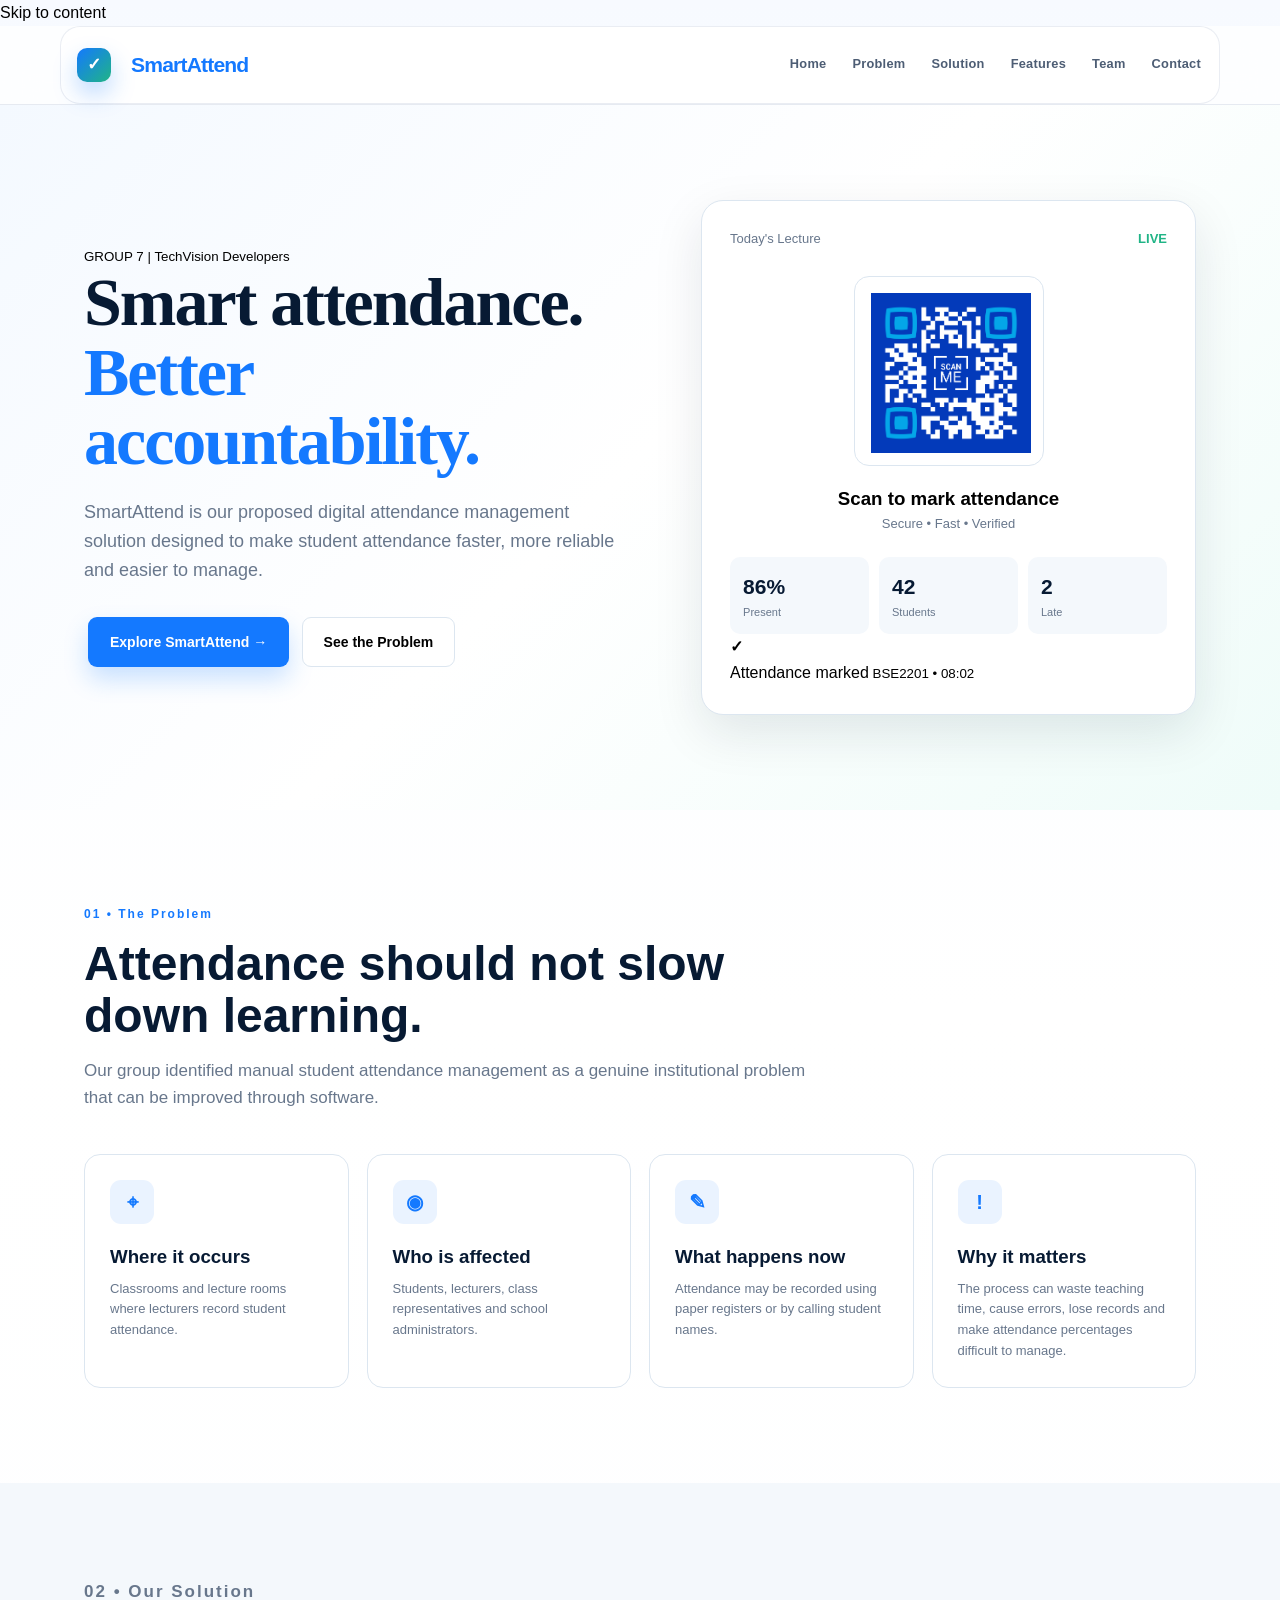
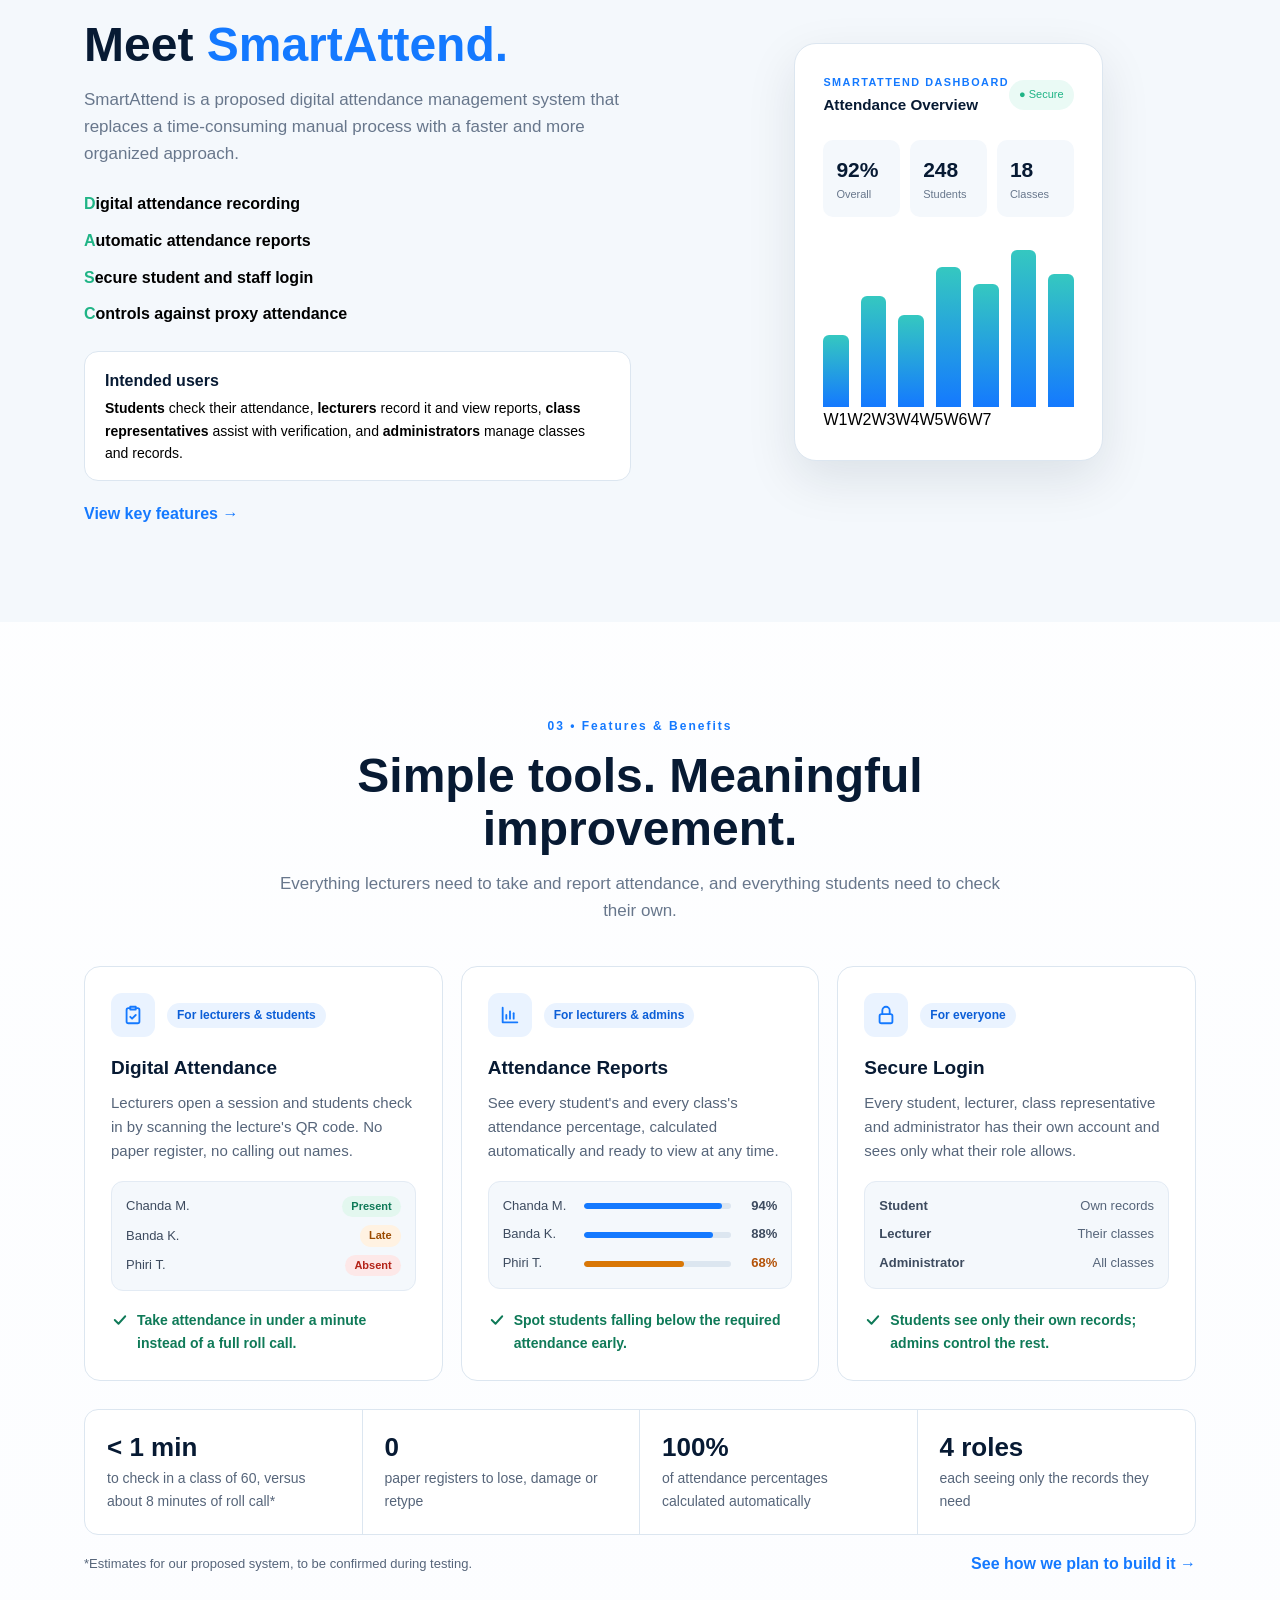
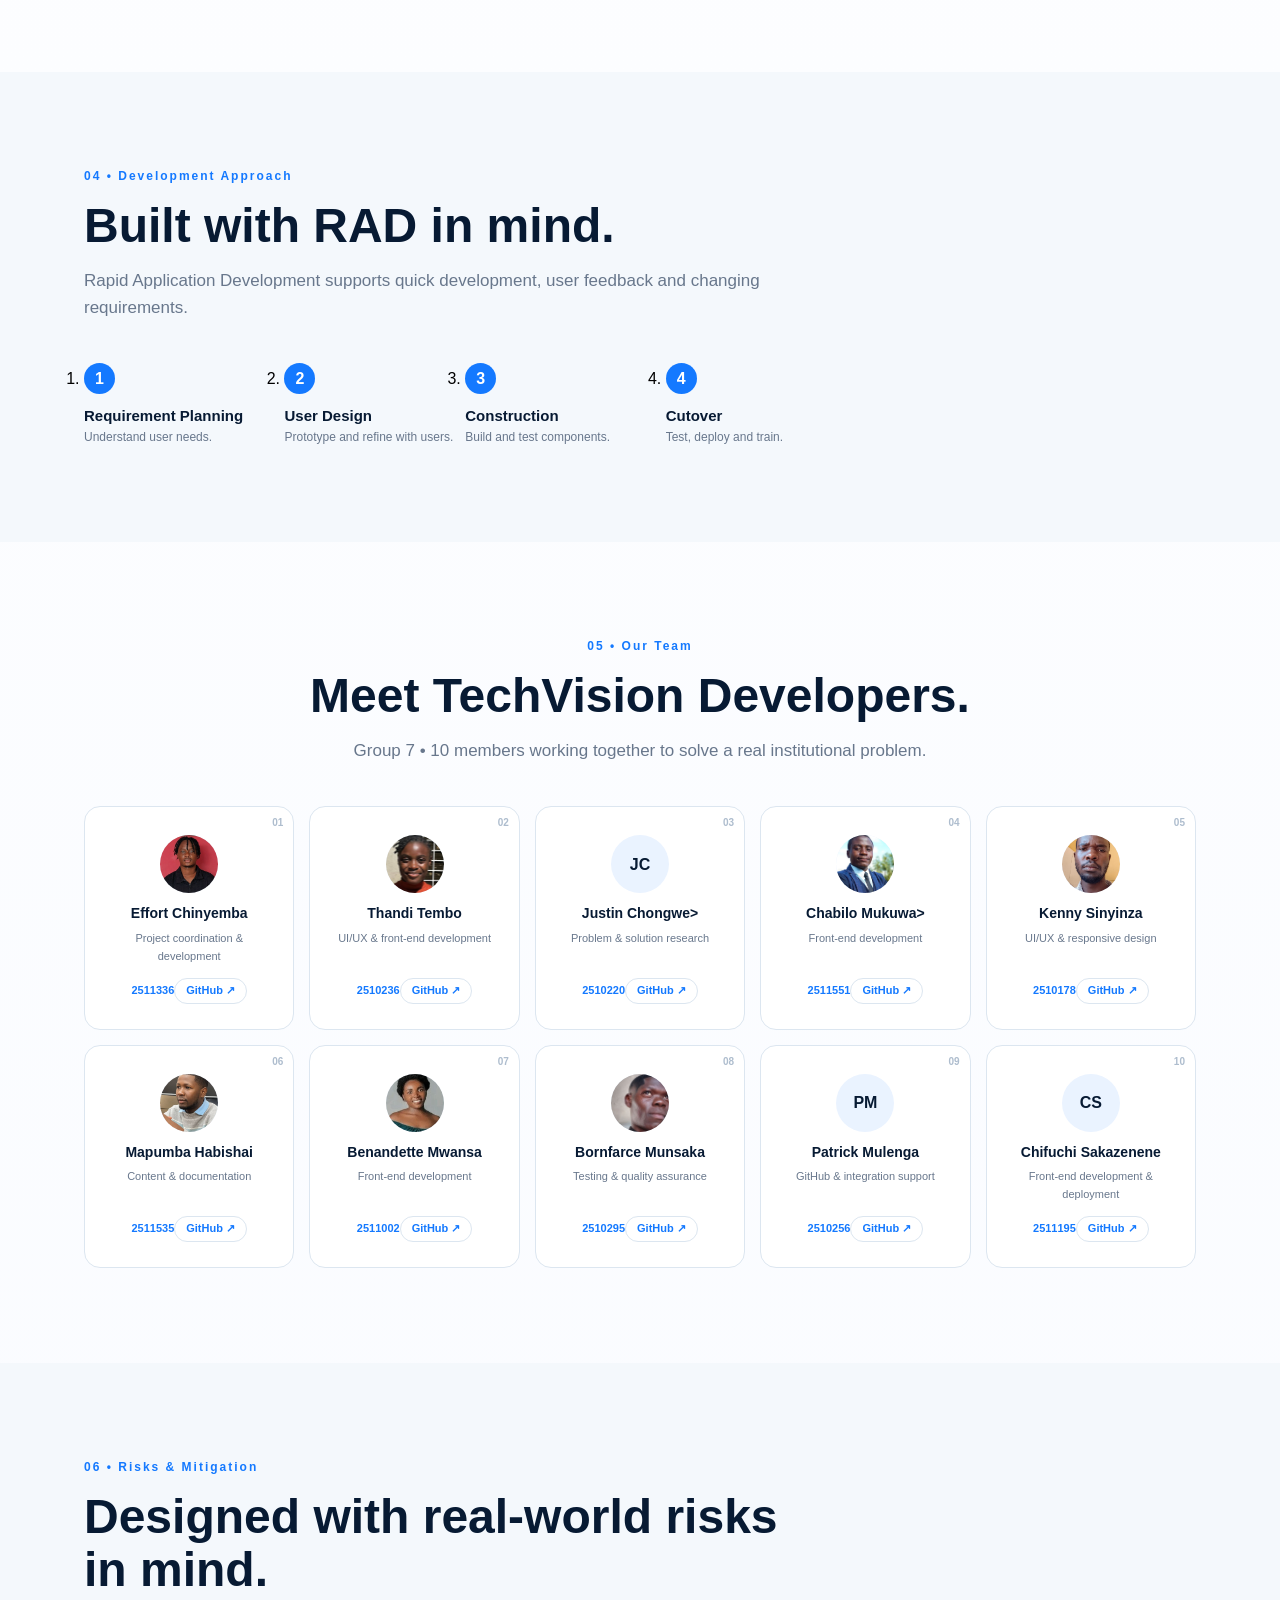
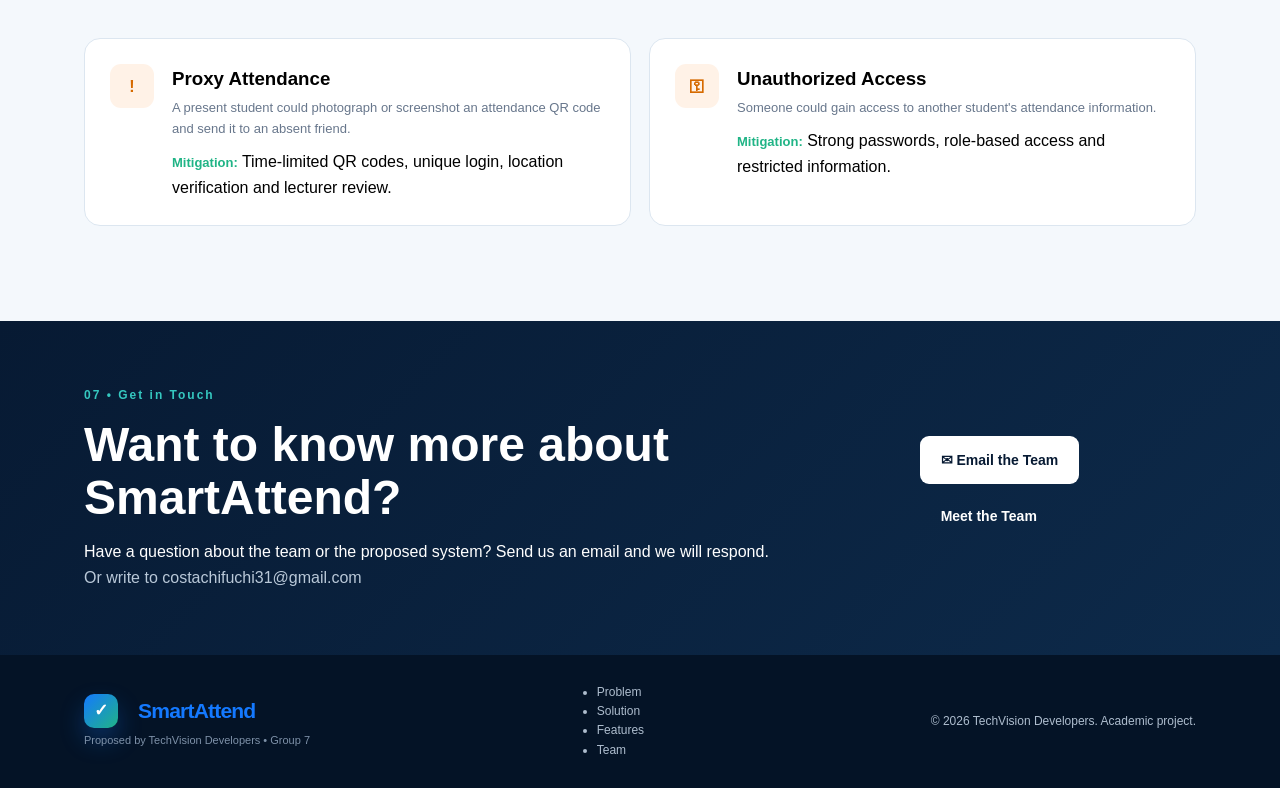
==== index.html @ 1120923a "SCRUM-2-work Change Qr code to a real Qr and added profiles for each member" ====
<!DOCTYPE html>
<html lang="en">
<head>
  <meta charset="UTF-8">
  <meta name="viewport" content="width=device-width, initial-scale=1.0">
  <meta name="description" content="SmartAttend - proposed digital student attendance management system by TechVision Developers, Group 7.">
  <meta name="theme-color" content="#1462e6">
  <title>SmartAttend | TechVision Developers</title>
  <link rel="icon" href="data:image/svg+xml,%3Csvg xmlns='http://www.w3.org/2000/svg' viewBox='0 0 32 32'%3E%3Crect width='32' height='32' rx='8' fill='%231462e6'/%3E%3Cpath d='M9 16.5l4.5 4.5L23 11' stroke='white' stroke-width='3.2' fill='none' stroke-linecap='round' stroke-linejoin='round'/%3E%3C/svg%3E">
  <link rel="preconnect" href="https://fonts.googleapis.com">
  <link rel="preconnect" href="https://fonts.gstatic.com" crossorigin>
  <link href="https://fonts.googleapis.com/css2?family=Plus+Jakarta+Sans:wght@400;500;600;700;800&display=swap" rel="stylesheet">
  <link rel="stylesheet" href="style.css">
</head>
<body>
<a class="skip-link" href="#main">Skip to content</a>

<header class="header">
  <nav class="nav container" aria-label="Main navigation">
    <a class="logo" href="#home" aria-label="SmartAttend home"><b class="logo-mark" aria-hidden="true">✓</b><span class="logo-text">Smart<span>Attend</span></span></a>
    <button class="menu" type="button" aria-label="Open menu" aria-expanded="false" aria-controls="nav-links"><span class="menu-bar"></span></button>
    <ul class="nav-links" id="nav-links">
      <li><a href="#home">Home</a></li>
      <li><a href="#problem">Problem</a></li>
      <li><a href="#solution">Solution</a></li>
      <li><a href="#features">Features</a></li>
      <li><a href="#team">Team</a></li>
      <li><a class="nav-cta" href="#contact">Contact</a></li>
    </ul>
  </nav>
</header>

<main id="main">
<section id="home" class="hero">
  <div class="container hero-grid">
    <div class="hero-copy">
      <p class="pill"><small>GROUP 7 | TechVision Developers</small></p>
      <h1>Smart attendance.<br><span>Better accountability.</span></h1>
      <p class="lead">SmartAttend is our proposed digital attendance management solution designed to make student attendance faster, more reliable and easier to manage.</p>
      <div class="btn-row">
        <a class="btn primary" href="#solution">Explore SmartAttend →</a>
        <a class="btn secondary" href="#problem">See the Problem</a>
      </div>
      
    </div>
    <div class="mockup" aria-label="Example attendance screen">
      <div class="mock-head"><span>Today's Lecture</span><strong class="live">LIVE</strong></div>
      <div class="qr"><img src="image/https_github_com_Costaonset_smartattend-landing-page.png" alt="Qr-scan code" height="160" width="160"></div>
      <h3>Scan to mark attendance</h3>
      <p>Secure • Fast • Verified</p>
      <div class="stats"><div><b>86%</b><small>Present</small></div><div><b>42</b><small>Students</small></div><div><b>2</b><small>Late</small></div></div>
      <div class="float-badge" aria-hidden="true"><b>✓</b><div>Attendance marked<small>  BSE2201 • 08:02</small></div></div>
    </div>

</div>
  </div>
</section>

<section id="problem" class="section">
  <div class="container">
    <div class="heading reveal"><p class="eyebrow">01 • The Problem</p><h2>Attendance should not slow down learning.</h2><p>Our group identified manual student attendance management as a genuine institutional problem that can be improved through software.</p></div>
    <div class="grid four">
      <article class="card reveal"><b class="icon" aria-hidden="true">⌖</b><h3>Where it occurs</h3><p>Classrooms and lecture rooms where lecturers record student attendance.</p></article>
      <article class="card reveal"><b class="icon" aria-hidden="true">◉</b><h3>Who is affected</h3><p>Students, lecturers, class representatives and school administrators.</p></article>
      <article class="card reveal"><b class="icon" aria-hidden="true">✎</b><h3>What happens now</h3><p>Attendance may be recorded using paper registers or by calling student names.</p></article>
      <article class="card reveal"><b class="icon" aria-hidden="true">!</b><h3>Why it matters</h3><p>The process can waste teaching time, cause errors, lose records and make attendance percentages difficult to manage.</p></article>
    </div>
  </div>
</section>

<section id="solution" class="section light">
  <div class="container split">
    <div class="split-copy reveal">
      <p class="eyebrow">02 • Our Solution</p>
      <h2>Meet <span>SmartAttend.</span></h2>
      <p>SmartAttend is a proposed digital attendance management system that replaces a time-consuming manual process with a faster and more organized approach.</p>
      <ul class="checks"><li>Digital attendance recording</li><li>Automatic attendance reports</li><li>Secure student and staff login</li><li>Controls against proxy attendance</li></ul>
      <div class="users"><h3>Intended users</h3><p><b>Students</b> check their attendance, <b>lecturers</b> record it and view reports, <b>class representatives</b> assist with verification, and <b>administrators</b> manage classes and records.</p></div>
      <a class="text-link" href="#features">View key features →</a>
    </div>
    <div class="dashboard reveal" aria-label="Example attendance dashboard">
      <div class="dash-head"><div><small>SMARTATTEND DASHBOARD</small><h3>Attendance Overview</h3></div><span class="badge">● Secure</span></div>
      <div class="dash-stats"><div><b>92%</b><small>Overall</small></div><div><b>248</b><small>Students</small></div><div><b>18</b><small>Classes</small></div></div>
      <div class="bars" aria-hidden="true"><i style="height:42%"></i><i style="height:65%"></i><i style="height:54%"></i><i style="height:82%"></i><i style="height:72%"></i><i style="height:92%"></i><i style="height:78%"></i></div>
      <div class="bar-labels" aria-hidden="true"><span>W1</span><span>W2</span><span>W3</span><span>W4</span><span>W5</span><span>W6</span><span>W7</span></div>
    </div>
  </div>
</section>

<section id="features" class="section">
  <div class="container">
    <div class="heading center reveal"><p class="eyebrow">03 • Features &amp; Benefits</p><h2>Simple tools. Meaningful improvement.</h2><p>Everything lecturers need to take and report attendance, and everything students need to check their own.</p></div>
    <div class="fb-grid">
      <article class="feature reveal">
        <div class="fb-top"><span class="icon"><svg viewBox="0 0 24 24" fill="none" stroke="currentColor" stroke-width="2" stroke-linecap="round" stroke-linejoin="round" aria-hidden="true" focusable="false"><path d="M9 3h6v3H9z"/><path d="M15 4.5h2a2 2 0 0 1 2 2V19a2 2 0 0 1-2 2H7a2 2 0 0 1-2-2V6.5a2 2 0 0 1 2-2h2"/><path d="m9 14 2 2 4-4"/></svg></span><span class="fb-tag">For lecturers &amp; students</span></div>
        <h3>Digital Attendance</h3>
        <p>Lecturers open a session and students check in by scanning the lecture's QR code. No paper register, no calling out names.</p>
        <div class="fb-preview" aria-hidden="true">
          <ul class="fb-rows"><li><span>Chanda M.</span><em class="fb-chip ok">Present</em></li><li><span>Banda K.</span><em class="fb-chip late">Late</em></li><li><span>Phiri T.</span><em class="fb-chip no">Absent</em></li></ul>
        </div>
        <p class="fb-benefit"><svg viewBox="0 0 24 24" fill="none" stroke="currentColor" stroke-width="2.5" stroke-linecap="round" stroke-linejoin="round" aria-hidden="true" focusable="false"><path d="m5 12 5 5 9-10"/></svg>Take attendance in under a minute instead of a full roll call.</p>
      </article>
      <article class="feature reveal">
        <div class="fb-top"><span class="icon"><svg viewBox="0 0 24 24" fill="none" stroke="currentColor" stroke-width="2" stroke-linecap="round" stroke-linejoin="round" aria-hidden="true" focusable="false"><path d="M4 4v16h16"/><path d="M8 16v-4"/><path d="M12 16V8"/><path d="M16 16v-6"/></svg></span><span class="fb-tag">For lecturers &amp; admins</span></div>
        <h3>Attendance Reports</h3>
        <p>See every student's and every class's attendance percentage, calculated automatically and ready to view at any time.</p>
        <div class="fb-preview" aria-hidden="true">
          <ul class="fb-bars"><li><span>Chanda M.</span><span class="fb-bar"><i style="width:94%"></i></span><b>94%</b></li><li><span>Banda K.</span><span class="fb-bar"><i style="width:88%"></i></span><b>88%</b></li><li class="risk"><span>Phiri T.</span><span class="fb-bar"><i style="width:68%"></i></span><b>68%</b></li></ul>
        </div>
        <p class="fb-benefit"><svg viewBox="0 0 24 24" fill="none" stroke="currentColor" stroke-width="2.5" stroke-linecap="round" stroke-linejoin="round" aria-hidden="true" focusable="false"><path d="m5 12 5 5 9-10"/></svg>Spot students falling below the required attendance early.</p>
      </article>
      <article class="feature reveal">
        <div class="fb-top"><span class="icon"><svg viewBox="0 0 24 24" fill="none" stroke="currentColor" stroke-width="2" stroke-linecap="round" stroke-linejoin="round" aria-hidden="true" focusable="false"><rect x="5" y="11" width="14" height="10" rx="2"/><path d="M8 11V7a4 4 0 0 1 8 0v4"/></svg></span><span class="fb-tag">For everyone</span></div>
        <h3>Secure Login</h3>
        <p>Every student, lecturer, class representative and administrator has their own account and sees only what their role allows.</p>
        <div class="fb-preview" aria-hidden="true">
          <ul class="fb-roles"><li><b>Student</b><span>Own records</span></li><li><b>Lecturer</b><span>Their classes</span></li><li><b>Administrator</b><span>All classes</span></li></ul>
        </div>
        <p class="fb-benefit"><svg viewBox="0 0 24 24" fill="none" stroke="currentColor" stroke-width="2.5" stroke-linecap="round" stroke-linejoin="round" aria-hidden="true" focusable="false"><path d="m5 12 5 5 9-10"/></svg>Students see only their own records; admins control the rest.</p>
      </article>
    </div>
    <ul class="outcomes reveal">
      <li><strong>&lt; 1 min</strong><span>to check in a class of 60, versus about 8 minutes of roll call*</span></li>
      <li><strong>0</strong><span>paper registers to lose, damage or retype</span></li>
      <li><strong>100%</strong><span>of attendance percentages calculated automatically</span></li>
      <li><strong>4 roles</strong><span>each seeing only the records they need</span></li>
    </ul>
    <div class="fb-foot"><p class="fb-note">*Estimates for our proposed system, to be confirmed during testing.</p><a class="text-link" href="#approach">See how we plan to build it →</a></div>
  </div>
</section>

<section id="approach" class="section light">
  <div class="container">
    <div class="heading reveal"><p class="eyebrow">04 • Development Approach</p><h2>Built with RAD in mind.</h2><p>Rapid Application Development supports quick development, user feedback and changing requirements.</p></div>
    <ol class="rad">
      <li class="reveal"><b>1</b><h3>Requirement Planning</h3><p>Understand user needs.</p></li>
      <li class="reveal"><b>2</b><h3>User Design</h3><p>Prototype and refine with users.</p></li>
      <li class="reveal"><b>3</b><h3>Construction</h3><p>Build and test components.</p></li>
      <li class="reveal"><b>4</b><h3>Cutover</h3><p>Test, deploy and train.</p></li>
    </ol>
  </div>
</section>

<section id="team" class="section">
  <div class="container">
    <div class="heading center reveal"><p class="eyebrow">05 • Our Team</p><h2>Meet TechVision Developers.</h2><p>Group 7 • 10 members working together to solve a real institutional problem.</p></div>
    <div class="team">
      <article class="reveal"><b>01</b><div class="avatar" aria-hidden="true"><img src="image/effort.jpg"></div><h3>Effort Chinyemba</h3><p>Project coordination &amp; development</p><small>2511336</small><a class="gh" href="https://github.com/chinyembajr" target="_blank" rel="noopener" aria-label="Effort Chinyemba on GitHub">GitHub ↗</a></article>
      <article class="reveal"><b>02</b><div class="avatar" aria-hidden="true"><img src="image/TT.jpeg"></div><h3>Thandi Tembo</h3><p>UI/UX &amp; front-end development</p><small>2510236</small><a class="gh" href="https://github.com/thandiwetembo204-bot" target="_blank" rel="noopener" aria-label="Thandiwe Tembo on GitHub">GitHub ↗</a></article>
      <article class="reveal"><b>03</b><div class="avatar" aria-hidden="true">JC</div><h3>Justin Chongwe></h3><p>Problem &amp; solution research</p><small>2510220</small><a class="gh" href="https://github.com/Justinchongwe243-lab" target="_blank" rel="noopener" aria-label="Justin Chongwe on GitHub">GitHub ↗</a></article>
      <article class="reveal"><b>04</b><div class="avatar" aria-hidden="true"><img src="image/CM.jpeg"></div><h3>Chabilo Mukuwa></h3><p>Front-end development</p><small>2511551</small><a class="gh" href="https://github.com/Chabilomukuwa" target="_blank" rel="noopener" aria-label="Chabilo Mukuwa on GitHub">GitHub ↗</a></article>
      <article class="reveal"><b>05</b><div class="avatar" aria-hidden="true"><img src="image/KS.jpeg"></div><h3>Kenny Sinyinza</h3><p>UI/UX &amp; responsive design</p><small>2510178</small><a class="gh" href="https://github.com/kenniesinyinza" target="_blank" rel="noopener" aria-label="Kenny Sinyinza on GitHub">GitHub ↗</a></article>
      <article class="reveal"><b>06</b><div class="avatar" aria-hidden="true"><img src="image/MH.jpeg"></div><h3>Mapumba Habishai</h3><p>Content &amp; documentation</p><small>2511535</small><a class="gh" href="https://github.com/abishaimapumba" target="_blank" rel="noopener" aria-label="Mapumba Habishai on GitHub">GitHub ↗</a></article>
      <article class="reveal"><b>07</b><div class="avatar" aria-hidden="true"><img src="image/BMwnasa.jpeg"></div><h3>Benandette Mwansa</h3><p>Front-end development</p><small>2511002</small><a class="gh" href="https://github.com/mwansabenandette" target="_blank" rel="noopener" aria-label="Benandette Mwansa on GitHub">GitHub ↗</a></article>
      <article class="reveal"><b>08</b><div class="avatar" aria-hidden="true"><img src="image/BM.jpeg"></div><h3>Bornfarce Munsaka</h3><p>Testing &amp; quality assurance</p><small>2510295</small><a class="gh" href="https://github.com/bornfacemunsaka1-lab" target="_blank" rel="noopener" aria-label="Bornfarce Munsaka on GitHub">GitHub ↗</a></article>
      <article class="reveal"><b>09</b><div class="avatar" aria-hidden="true">PM</div><h3>Patrick Mulenga</h3><p>GitHub &amp; integration support</p><small>2510256</small><a class="gh" href="https://github.com/Patrick25-maps" target="_blank" rel="noopener" aria-label="Patrick Mulenga on GitHub">GitHub ↗</a></article>
      <article class="reveal"><b>10</b><div class="avatar" aria-hidden="true">CS</div><h3>Chifuchi Sakazenene</h3><p>Front-end development &amp; deployment</p><small>2511195</small><a class="gh" href="https://github.com/costaonset" target="_blank" rel="noopener" aria-label="Chifuchi Sakazenene on GitHub">GitHub ↗</a></article>
    </div>
  </div>
</section>

<section id="risks" class="section light">
  <div class="container">
    <div class="heading reveal"><p class="eyebrow">06 • Risks &amp; Mitigation</p><h2>Designed with real-world risks in mind.</h2></div>
    <div class="risks">
      <article class="reveal"><b aria-hidden="true">!</b><div><h3>Proxy Attendance</h3><p>A present student could photograph or screenshot an attendance QR code and send it to an absent friend.</p><div class="mitigation"><strong>Mitigation:</strong> Time-limited QR codes, unique login, location verification and lecturer review.</div></div></article>
      <article class="reveal"><b aria-hidden="true">⚿</b><div><h3>Unauthorized Access</h3><p>Someone could gain access to another student's attendance information.</p><div class="mitigation"><strong>Mitigation:</strong> Strong passwords, role-based access and restricted information.</div></div></article>
    </div>
  </div>
</section>

<section id="contact" class="section cta">
  <div class="container">
    <div class="cta-inner reveal">
      <div>
        <p class="eyebrow">07 • Get in Touch</p>
        <h2>Want to know more about SmartAttend?</h2>
        <p>Have a question about the team or the proposed system? Send us an email and we will respond.</p>
        <p class="cta-email">Or write to <a href="mailto:costachifuchi31@gmail.com">costachifuchi31@gmail.com</a></p>
      </div>
      <div class="btn-row">
        <a class="btn white" href="mailto:costachifuchi31@gmail.com?subject=SmartAttend%20Enquiry%20-%20TechVision%20Developers">✉ Email the Team</a>
        <a class="btn ghost" href="#team">Meet the Team</a>
      </div>
    </div>
  </div>
</section>
</main>

<footer>
  <div class="container footer">
    <div><a class="logo" href="#home"><b class="logo-mark" aria-hidden="true">✓</b><span class="logo-text">Smart<span>Attend</span></span></a><small>Proposed by TechVision Developers • Group 7</small></div>
    <ul class="footer-links">
      <li><a href="#problem">Problem</a></li>
      <li><a href="#solution">Solution</a></li>
      <li><a href="#features">Features</a></li>
      <li><a href="#team">Team</a></li>
    </ul>
    <p>© 2026 TechVision Developers. Academic project.</p>
  </div>
</footer>
<script src="script.js"></script>
</body>
</html>
---- style.css ----
*{box-sizing:border-box;margin:0;padding:0}html{scroll-behavior:smooth}body{font-family:Times New Roman,Helvetica,serif;color:#142033;line-height:1.6}a{text-decoration:none;color:inherit}.container{max-width:1160px;margin:auto;padding:0 24px}.header{position:sticky;top:0;z-index:20;background:#fff;border-bottom:1px solid #dce6f0}.nav{height:72px;display:flex;align-items:center;justify-content:space-between}.logo{font-weight:900;font-size:21px;color:#071a33}.logo b{display:inline-grid;place-items:center;width:34px;height:34px;border-radius:10px;color:#fff;background:linear-gradient(135deg,#1479ff,#20b486);margin-right:8px}.logo span{color:#1479ff}.nav-links{display:flex;gap:25px;list-style:none;font-weight:700;font-size:14px}.nav-links a:hover{color:#1479ff}.menu{display:none;border:0;background:none;font-size:28px}.hero{padding:95px 0;background:linear-gradient(135deg,#f4f9ff,#fff,#effcf9)}.hero-grid,.split{display:grid;grid-template-columns:1.05fr .95fr;gap:70px;align-items:center}.eyebrow{font-size:12px;letter-spacing:2px;font-weight:900;color:#1479ff;margin-bottom:14px}.hero h1{font-size:clamp(42px,6vw,68px);line-height:1.02;color:#071a33;letter-spacing:-2px;margin-bottom:22px}.hero h1 span,h2 span{color:#1479ff}.lead{font-size:18px;color:#68778c;max-width:620px;margin-bottom:28px}.btn{display:inline-block;padding:13px 21px;border-radius:9px;font-weight:800;font-size:14px;margin:4px}.primary{background:#1479ff;color:#fff}.secondary{background:#fff;border:1px solid #dce6f0}.mockup,.dashboard{background:#fff;border:1px solid #dce6f0;border-radius:22px;padding:28px;box-shadow:0 18px 50px rgba(7,26,51,.1)}.mock-head,.dash-head{display:flex;justify-content:space-between;align-items:center;color:#68778c;font-size:13px}.mock-head strong,.dash-head>span{color:#20b486}.qr{width:190px;height:190px;margin:27px auto 18px;display:grid;grid-template-columns:repeat(3,1fr);gap:7px;padding:16px;border:1px solid #dce6f0;border-radius:15px}.qr i{background:#071a33;border-radius:3px}.qr i:nth-child(2),.qr i:nth-child(6){background:#1479ff}.qr em{display:grid;place-items:center;background:#20b486;color:#fff;border-radius:3px;font-style:normal;font-size:24px;font-weight:900}.mockup h3,.mockup>p{text-align:center}.mockup>p{color:#68778c;font-size:13px}.stats,.dash-stats{display:grid;grid-template-columns:repeat(3,1fr);gap:10px;margin-top:22px}.stats div,.dash-stats div{background:#f4f8fc;border-radius:10px;padding:13px}.stats b,.stats small,.dash-stats b,.dash-stats small{display:block}.stats b,.dash-stats b{font-size:21px;color:#071a33}.stats small,.dash-stats small{font-size:11px;color:#68778c}.section{padding:95px 0}.light{background:#f4f8fc}.heading{max-width:730px;margin-bottom:42px}.heading.center{text-align:center;margin-left:auto;margin-right:auto}.heading h2,.split h2,.cta h2,.contact h2{font-size:clamp(32px,4vw,48px);line-height:1.1;color:#071a33;margin-bottom:14px}.heading>p:last-child,.split>div>p,.contact p{color:#68778c;font-size:17px}.grid{display:grid;gap:18px}.four{grid-template-columns:repeat(4,1fr)}.three{grid-template-columns:repeat(3,1fr)}.card,.feature,.team article,.risks article{background:#fff;border:1px solid #dce6f0;border-radius:16px;padding:25px}.card:hover,.feature:hover,.team article:hover{transform:translateY(-4px);box-shadow:0 18px 40px rgba(7,26,51,.08)}.card,.feature,.team article{transition:.2s}.icon{display:grid;place-items:center;width:44px;height:44px;border-radius:11px;background:#eaf3ff;color:#1479ff;margin-bottom:18px;font-size:20px}.card h3,.feature h3,.team h3{color:#071a33;margin-bottom:7px}.card p,.feature p,.team p{color:#68778c;font-size:13px}.checks{list-style:none;margin:24px 0}.checks li{margin:11px 0;font-weight:700}.checks li:first-letter{color:#20b486}.text-link{color:#1479ff;font-weight:900}.dashboard{max-width:520px;margin:auto}.dash-head small{color:#1479ff;letter-spacing:1.5px;font-weight:900}.dash-head h3{color:#071a33}.dash-head>span{background:#eafaf5;padding:6px 10px;border-radius:20px;font-size:11px}.bars{height:170px;display:flex;align-items:end;gap:12px;margin-top:20px}.bars i{flex:1;background:linear-gradient(#35c8c0,#1479ff);border-radius:6px 6px 0 0}.rad{display:grid;grid-template-columns:1fr auto 1fr auto 1fr auto 1fr;align-items:center;gap:12px}.rad>div{background:#fff;border:1px solid #dce6f0;border-radius:15px;padding:20px;min-height:145px}.rad b{display:grid;place-items:center;width:31px;height:31px;background:#1479ff;color:#fff;border-radius:50%;margin-bottom:10px}.rad h3{font-size:15px;color:#071a33}.rad p{font-size:12px;color:#68778c}.rad>span{font-size:25px;color:#1479ff;font-weight:900}.team{display:grid;grid-template-columns:repeat(5,1fr);gap:15px}.team article{text-align:center;position:relative}.team article>b{position:absolute;right:10px;top:8px;color:#aebdce;font-size:10px}.team article>div{width:58px;height:58px;margin:3px auto 12px;display:grid;place-items:center;border-radius:50%;background:#eaf3ff;color:#071a33;font-weight:900}.team h3{font-size:14px;line-height:1.25}.team p{min-height:40px;font-size:11px}.team small{color:#1479ff;font-weight:900;font-size:11px}.risks{display:grid;grid-template-columns:repeat(2,1fr);gap:18px}.risks article{display:flex;gap:18px}.risks article>b{width:44px;height:44px;flex:0 0 44px;display:grid;place-items:center;background:#fff2e7;color:#d66a00;border-radius:11px}.risks p{font-size:13px;color:#68778c;margin:4px 0 9px}.risks strong{font-size:13px;color:#20b486}.cta{background:linear-gradient(135deg,#071a33,#0d2a4a);color:#fff;padding:65px 0}.cta-inner{display:flex;justify-content:space-between;align-items:center;gap:25px}.cta h2{color:#fff}.cta p:last-child{color:#b9c8d8}.cta .eyebrow{color:#35c8c0}.white{background:#fff;color:#071a33}.contact{padding:60px 0}.contact p{font-size:15px}footer{background:#041326;color:#aebdce;padding:28px 0}.footer{display:flex;justify-content:space-between;align-items:center;gap:20px;font-size:12px}.footer small{display:block;color:#7e91a8;font-weight:normal;font-size:11px;margin-top:4px} 
h1{
  font-family: "Times New Roman", Times, Bold, serif;
}

* { box-sizing: border-box; margin: 0; padding: 0; }

html { scroll-behavior: smooth; }

body {
  font-family: "Segoe UI", Arial, sans-serif;
  color: var(--navy);
  line-height: 1.6;
  background: linear-gradient(180deg, #f7faff 0%, #ffffff 18%, #f9fbff 100%);
}

a { text-decoration: none; color: inherit; }

.container { max-width: 1160px; margin: 0 auto; padding: 0 24px; }

.header {
  position: sticky;
  top: 0;
  z-index: 40;
  background: rgba(255, 255, 255, 0.72);
  backdrop-filter: blur(18px);
  -webkit-backdrop-filter: blur(18px);
  border-bottom: 1px solid rgba(148, 164, 192, 0.22);
}

.nav-shell { padding-top: 18px; padding-bottom: 18px; }

.nav {
  display: flex;
  align-items: center;
  justify-content: space-between;
  min-height: 78px;
  padding: 12px 18px 12px 16px;
  background: rgba(255, 255, 255, 0.9);
  border: 1px solid rgba(148, 164, 192, 0.2);
  border-radius: 20px;
  box-shadow: var(--shadow-soft);
}

.logo {
  display: inline-flex;
  align-items: center;
  gap: 12px;
  font-weight: 900;
  font-size: 1.32rem;
  color: var(--navy);
  letter-spacing: -0.04em;
}

.logo-mark {
  display: inline-grid;
  place-items: center;
  width: 38px;
  height: 38px;
  border-radius: 12px;
  color: var(--white);
  background: linear-gradient(135deg, var(--blue) 0%, var(--green) 100%);
  box-shadow: 0 12px 24px rgba(20, 121, 255, 0.28);
  font-size: 1.08rem;
}

.logo-text span { color: var(--blue); }

.nav-right {
  display: flex;
  align-items: center;
  gap: 18px;
}

.nav-links {
  display: flex;
  align-items: center;
  gap: 26px;
  list-style: none;
  font-size: 0.8rem;
  font-weight: 700;
  letter-spacing: 0.02em;
}

.nav-links a {
  position: relative;
  color: #4d5d74;
  transition: color 0.2s ease;
  padding: 8px 0;
}

.nav-links a::after {
  content: "";
  position: absolute;
  left: 0;
  bottom: -2px;
  width: 100%;
  height: 2px;
  background: linear-gradient(90deg, var(--blue), var(--green));
  opacity: 0;
  transform: scaleX(0.6);
  transition: all 0.2s ease;
}

.nav-links a:hover,
.nav-links a:focus-visible {
  color: var(--navy);
}

.nav-links a:hover::after,
.nav-links a:focus-visible::after {
  opacity: 1;
  transform: scaleX(1);
}

.btn {
  display: inline-block;
  padding: 13px 21px;
  border-radius: 12px;
  font-weight: 800;
  font-size: 0.84rem;
  transition: transform 0.2s ease, box-shadow 0.2s ease;
}

.btn:hover, .btn:focus-visible { transform: translateY(-1px); }

.primary {
  background: linear-gradient(135deg, var(--blue) 0%, var(--blue-deep) 100%);
  color: var(--white);
  border: 1px solid transparent;
  box-shadow: 0 12px 24px rgba(20, 121, 255, 0.22);
}

.nav-cta {
  margin: 0;
  padding: 12px 18px;
  white-space: nowrap;
}

.menu {
  display: none;
  border: 1px solid rgba(15, 32, 59, 0.12);
  background: rgba(255, 255, 255, 0.8);
  color: var(--navy);
  width: 44px;
  height: 44px;
  border-radius: 12px;
  font-size: 1.4rem;
  cursor: pointer;
}

.hero{padding:95px 0;background:linear-gradient(135deg,#f4f9ff,#fff,#effcf9)}.hero-grid,.split{display:grid;grid-template-columns:1.05fr .95fr;gap:70px;align-items:center}.eyebrow{font-size:12px;letter-spacing:2px;font-weight:900;color:#1479ff;margin-bottom:14px}.hero h1{font-size:clamp(42px,6vw,68px);line-height:1.02;color:#071a33;letter-spacing:-2px;margin-bottom:22px}.hero h1 span,h2 span{color:#1479ff}.lead{font-size:18px;color:#68778c;max-width:620px;margin-bottom:28px}.btn{display:inline-block;padding:13px 21px;border-radius:9px;font-weight:800;font-size:14px;margin:4px}.primary{background:#1479ff;color:#fff}.secondary{background:#fff;border:1px solid #dce6f0}.mockup,.dashboard{background:#fff;border:1px solid #dce6f0;border-radius:22px;padding:28px;box-shadow:0 18px 50px rgba(7,26,51,.1)}.mock-head,.dash-head{display:flex;justify-content:space-between;align-items:center;color:#68778c;font-size:13px}.mock-head strong,.dash-head>span{color:#20b486}.qr{width:190px;height:190px;margin:27px auto 18px;display:grid;grid-template-columns:repeat(3,1fr);gap:7px;padding:16px;border:1px solid #dce6f0;border-radius:15px}.qr i{background:#071a33;border-radius:3px}.qr i:nth-child(2),.qr i:nth-child(6){background:#1479ff}.qr em{display:grid;place-items:center;background:#20b486;color:#fff;border-radius:3px;font-style:normal;font-size:24px;font-weight:900}.mockup h3,.mockup>p{text-align:center}.mockup>p{color:#68778c;font-size:13px}.stats,.dash-stats{display:grid;grid-template-columns:repeat(3,1fr);gap:10px;margin-top:22px}.stats div,.dash-stats div{background:#f4f8fc;border-radius:10px;padding:13px}.stats b,.stats small,.dash-stats b,.dash-stats small{display:block}.stats b,.dash-stats b{font-size:21px;color:#071a33}.stats small,.dash-stats small{font-size:11px;color:#68778c}.section{padding:95px 0}.light{background:#f4f8fc}.heading{max-width:730px;margin-bottom:42px}.heading.center{text-align:center;margin-left:auto;margin-right:auto}.heading h2,.split h2,.cta h2,.contact h2{font-size:clamp(32px,4vw,48px);line-height:1.1;color:#071a33;margin-bottom:14px}.heading>p:last-child,.split>div>p,.contact p{color:#68778c;font-size:17px}.grid{display:grid;gap:18px}.four{grid-template-columns:repeat(4,1fr)}.three{grid-template-columns:repeat(3,1fr)}.card,.feature,.team article,.risks article{background:#fff;border:1px solid #dce6f0;border-radius:16px;padding:25px}.card:hover,.feature:hover,.team article:hover{transform:translateY(-4px);box-shadow:0 18px 40px rgba(7,26,51,.08)}.card,.feature,.team article{transition:.2s}.icon{display:grid;place-items:center;width:44px;height:44px;border-radius:11px;background:#eaf3ff;color:#1479ff;margin-bottom:18px;font-size:20px}.card h3,.feature h3,.team h3{color:#071a33;margin-bottom:7px}.card p,.feature p,.team p{color:#68778c;font-size:13px}.checks{list-style:none;margin:24px 0}.checks li{margin:11px 0;font-weight:700}.checks li:first-letter{color:#20b486}.text-link{color:#1479ff;font-weight:900}.dashboard{max-width:520px;margin:auto}.dash-head small{color:#1479ff;letter-spacing:1.5px;font-weight:900}.dash-head h3{color:#071a33}.dash-head>span{background:#eafaf5;padding:6px 10px;border-radius:20px;font-size:11px}.bars{height:170px;display:flex;align-items:end;gap:12px;margin-top:20px}.bars i{flex:1;background:linear-gradient(#35c8c0,#1479ff);border-radius:6px 6px 0 0}.feature{position:relative}.feature>small{position:absolute;right:20px;top:18px;color:#b9c7d6;font-size:24px;font-weight:900}.feature strong{display:block;color:#20b486;margin-top:20px;font-size:13px}.featured{border-color:#1479ff;box-shadow:0 15px 40px rgba(20,121,255,.12)}.benefits{display:grid;grid-template-columns:repeat(4,1fr);margin-top:28px;border:1px solid #dce6f0;border-radius:14px;overflow:hidden}.benefits div{padding:20px;border-right:1px solid #dce6f0}.benefits div:last-child{border:0}.benefits b,.benefits span{display:block}.benefits span{color:#68778c;font-size:11px}.rad{display:grid;grid-template-columns:1fr auto 1fr auto 1fr auto 1fr;align-items:center;gap:12px}.rad>div{background:#fff;border:1px solid #dce6f0;border-radius:15px;padding:20px;min-height:145px}.rad b{display:grid;place-items:center;width:31px;height:31px;background:#1479ff;color:#fff;border-radius:50%;margin-bottom:10px}.rad h3{font-size:15px;color:#071a33}.rad p{font-size:12px;color:#68778c}.rad>span{font-size:25px;color:#1479ff;font-weight:900}.team{display:grid;grid-template-columns:repeat(5,1fr);gap:15px}.team article{text-align:center;position:relative}.team article>b{position:absolute;right:10px;top:8px;color:#aebdce;font-size:10px}.team article>div{width:58px;height:58px;margin:3px auto 12px;display:grid;place-items:center;border-radius:50%;background:#eaf3ff;color:#071a33;font-weight:900}.team h3{font-size:14px;line-height:1.25}.team p{min-height:40px;font-size:11px}.team small{color:#1479ff;font-weight:900;font-size:11px}.risks{display:grid;grid-template-columns:repeat(2,1fr);gap:18px}.risks article{display:flex;gap:18px}.risks article>b{width:44px;height:44px;flex:0 0 44px;display:grid;place-items:center;background:#fff2e7;color:#d66a00;border-radius:11px}.risks p{font-size:13px;color:#68778c;margin:4px 0 9px}.risks strong{font-size:13px;color:#20b486}.cta{background:linear-gradient(135deg,#071a33,#0d2a4a);color:#fff;padding:65px 0}.cta-inner{display:flex;justify-content:space-between;align-items:center;gap:25px}.cta h2{color:#fff}.cta p:last-child{color:#b9c8d8}.cta .eyebrow{color:#35c8c0}.white{background:#fff;color:#071a33}.contact{padding:60px 0}.contact p{font-size:15px}footer{background:#041326;color:#aebdce;padding:28px 0}.footer{display:flex;justify-content:space-between;align-items:center;gap:20px;font-size:12px}.footer small{display:block;color:#7e91a8;font-weight:normal;font-size:11px;margin-top:4px}
@media(max-width:950px){.hero-grid,.split{grid-template-columns:1fr}.four{grid-template-columns:repeat(2,1fr)}.team{grid-template-columns:repeat(3,1fr)}.rad{grid-template-columns:1fr}.rad>span{transform:rotate(90deg);text-align:center}.nav-links{gap:14px}}
@media(max-width:700px){.menu{display:block}.nav-links{display:none;position:absolute;top:72px;left:0;right:0;background:#fff;padding:18px 24px;flex-direction:column;border-bottom:1px solid #dce6f0}.nav-links.open{display:flex}.hero{padding:65px 0}.section{padding:70px 0}.hero h1{font-size:43px}.four,.three,.team,.risks{grid-template-columns:1fr}.cta-inner,.footer{flex-direction:column;align-items:flex-start}.mockup{padding:22px}}
.gh{display:inline-block;margin-top:8px;font-size:11px;font-weight:800;color:#1479ff;border:1px solid #dce6f0;border-radius:20px;padding:3px 11px;transition:.2s}
.gh:hover{background:#1479ff;color:#fff}
.users{background:#fff;border:1px solid #dce6f0;border-radius:14px;padding:16px 20px;margin:0 0 20px}
.users h3{color:#071a33;font-size:16px;margin-bottom:4px}
.users p{font-size:14px!important}
.contact .btn{margin:18px 0 0}

.team .avatar {
    width: 58px;
    height: 58px;
    margin: 3px auto 12px;
    border-radius: 50%;
    overflow: hidden;
}

.team .avatar img {
    width: 100%;
    height: 100%;
    object-fit: cover;
    object-position: center;
    border-radius: 50%;
    display: block;
    transform: scale(1.5);
}
/* 03 • Features & Benefits */
#features .fb-grid{display:grid;grid-template-columns:repeat(3,1fr);gap:18px}
#features .feature{display:flex;flex-direction:column;padding:26px}
#features .fb-top{display:flex;align-items:center;flex-wrap:wrap;gap:10px 12px;margin-bottom:16px}
#features .icon{margin-bottom:0;flex:0 0 44px}
#features .icon svg{width:22px;height:22px}
#features .fb-tag{font-size:12px;font-weight:700;color:#0b5ed7;background:#eaf3ff;border-radius:20px;padding:3px 10px}
#features .feature h3{font-size:19px}
#features .feature p{font-size:15px;color:#56657a}
#features .fb-preview{margin-top:18px;background:#f4f8fc;border:1px solid #e3ebf4;border-radius:12px;padding:14px;font-size:13px;color:#3d4b5f}
#features .fb-preview ul{list-style:none;display:grid;gap:8px}
#features .fb-rows li,#features .fb-roles li{display:flex;align-items:center;justify-content:space-between;gap:10px}
#features .fb-roles span{color:#56657a}
#features .fb-chip{font-style:normal;font-size:11px;font-weight:800;border-radius:20px;padding:2px 9px}
#features .fb-chip.ok{background:#e3f7ef;color:#0f7a58}
#features .fb-chip.late{background:#fff2e2;color:#9a4a00}
#features .fb-chip.no{background:#fde8e8;color:#b42318}
#features .fb-bars li{display:grid;grid-template-columns:5.5em 1fr 2.8em;align-items:center;gap:10px}
#features .fb-bars b{text-align:right}
#features .fb-bar{height:6px;background:#dce6f0;border-radius:6px;overflow:hidden}
#features .fb-bar i{display:block;height:100%;background:#1479ff;border-radius:6px}
#features .fb-bars .risk .fb-bar i{background:#d97706}
#features .fb-bars .risk b{color:#b45309}
#features .feature .fb-benefit{display:flex;align-items:flex-start;gap:8px;margin-top:auto;padding-top:18px;color:#0f7a58;font-size:14px;font-weight:700}
#features .fb-benefit svg{flex:0 0 18px;width:18px;height:18px;margin-top:2px}
#features .outcomes{list-style:none;display:grid;grid-template-columns:repeat(4,1fr);margin-top:28px;background:#fff;border:1px solid #dce6f0;border-radius:14px;overflow:hidden}
#features .outcomes li{padding:22px;border-right:1px solid #dce6f0}
#features .outcomes li:last-child{border-right:0}
#features .outcomes strong{display:block;font-size:26px;line-height:1.2;color:#071a33}
#features .outcomes span{display:block;margin-top:4px;color:#56657a;font-size:14px}
#features .fb-foot{display:flex;justify-content:space-between;align-items:center;flex-wrap:wrap;gap:12px 24px;margin-top:16px}
#features .fb-note{font-size:13px;color:#56657a}
@media(max-width:950px){#features .fb-grid{grid-template-columns:1fr}#features .outcomes{grid-template-columns:repeat(2,1fr)}#features .outcomes li{border-right:0;border-bottom:1px solid #dce6f0}#features .outcomes li:nth-child(odd){border-right:1px solid #dce6f0}#features .outcomes li:nth-last-child(-n+2){border-bottom:0}}
@media(max-width:480px){#features .outcomes{grid-template-columns:1fr}#features .outcomes li,#features .outcomes li:nth-child(odd){border-right:0}#features .outcomes li:nth-last-child(2){border-bottom:1px solid #dce6f0}#features .feature{padding:22px}}
@media(prefers-reduced-motion:reduce){#features .feature{transition:none}#features .feature:hover{transform:none}}
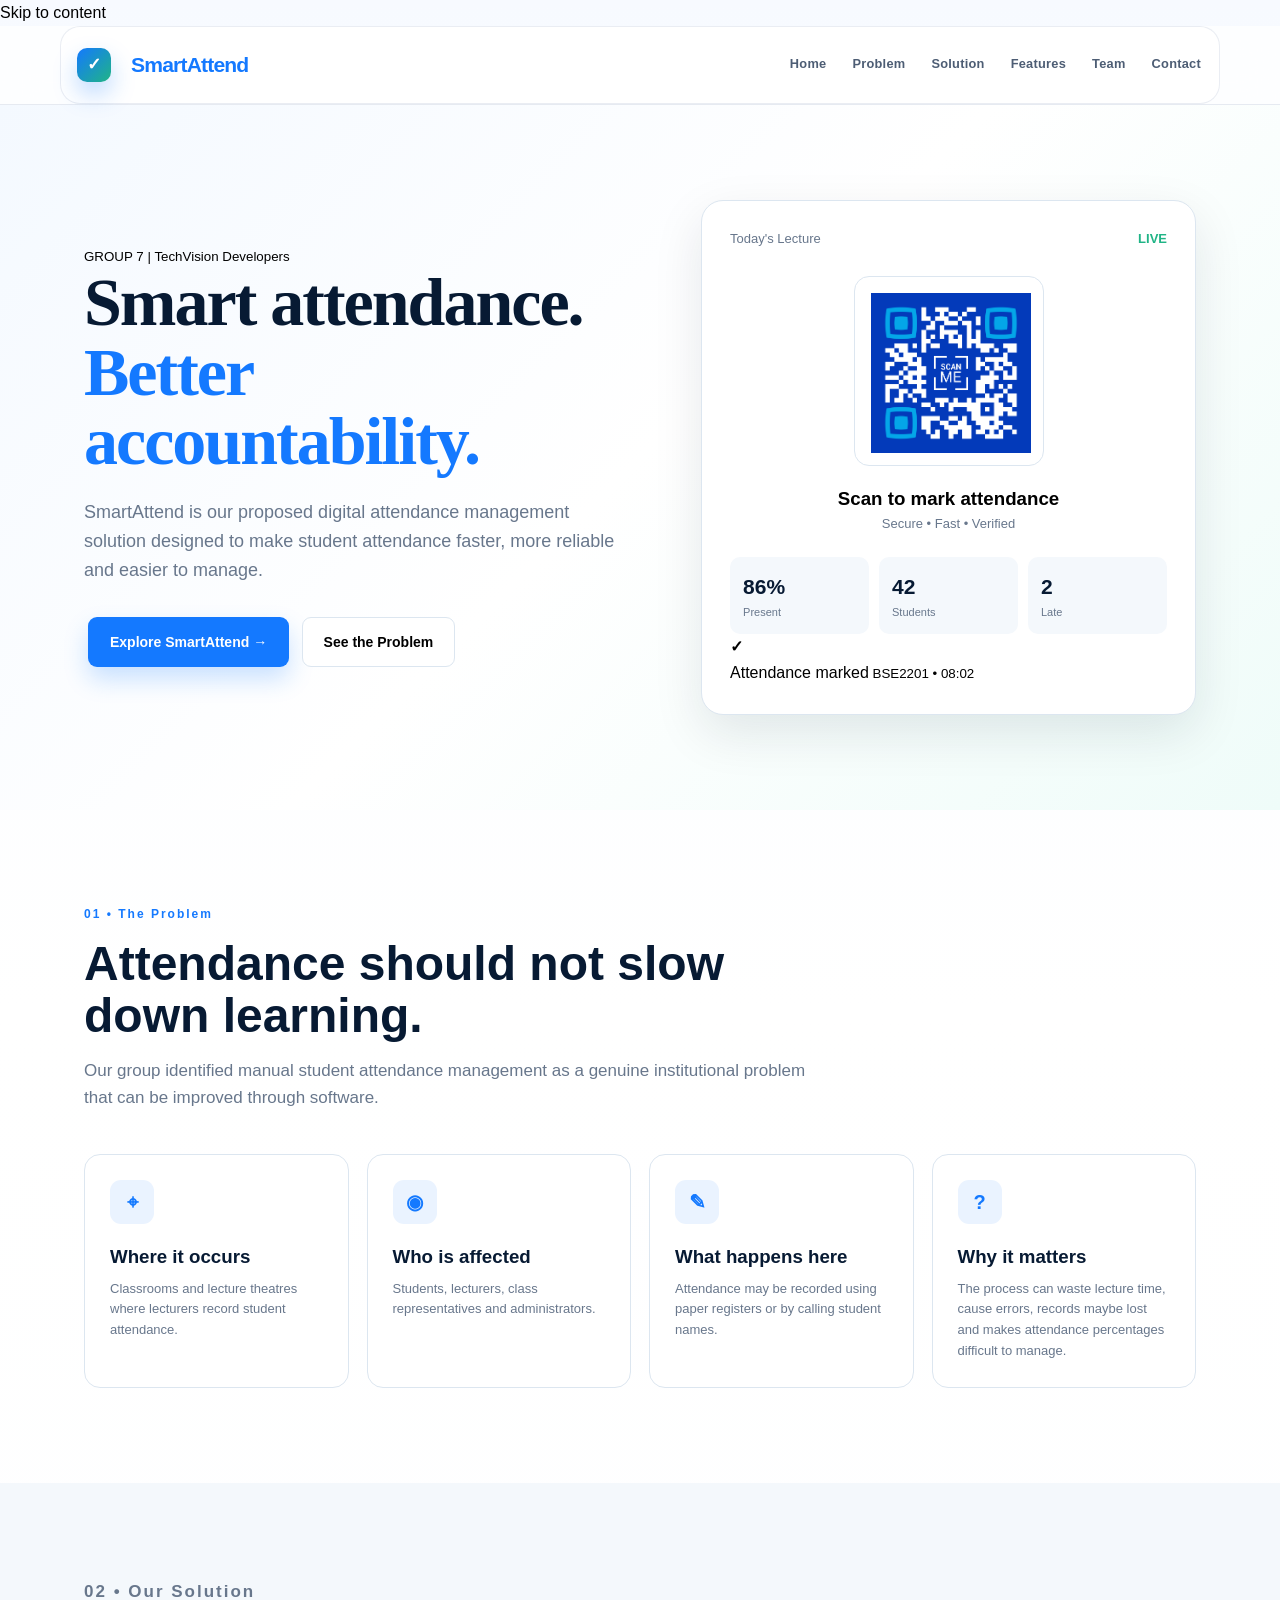
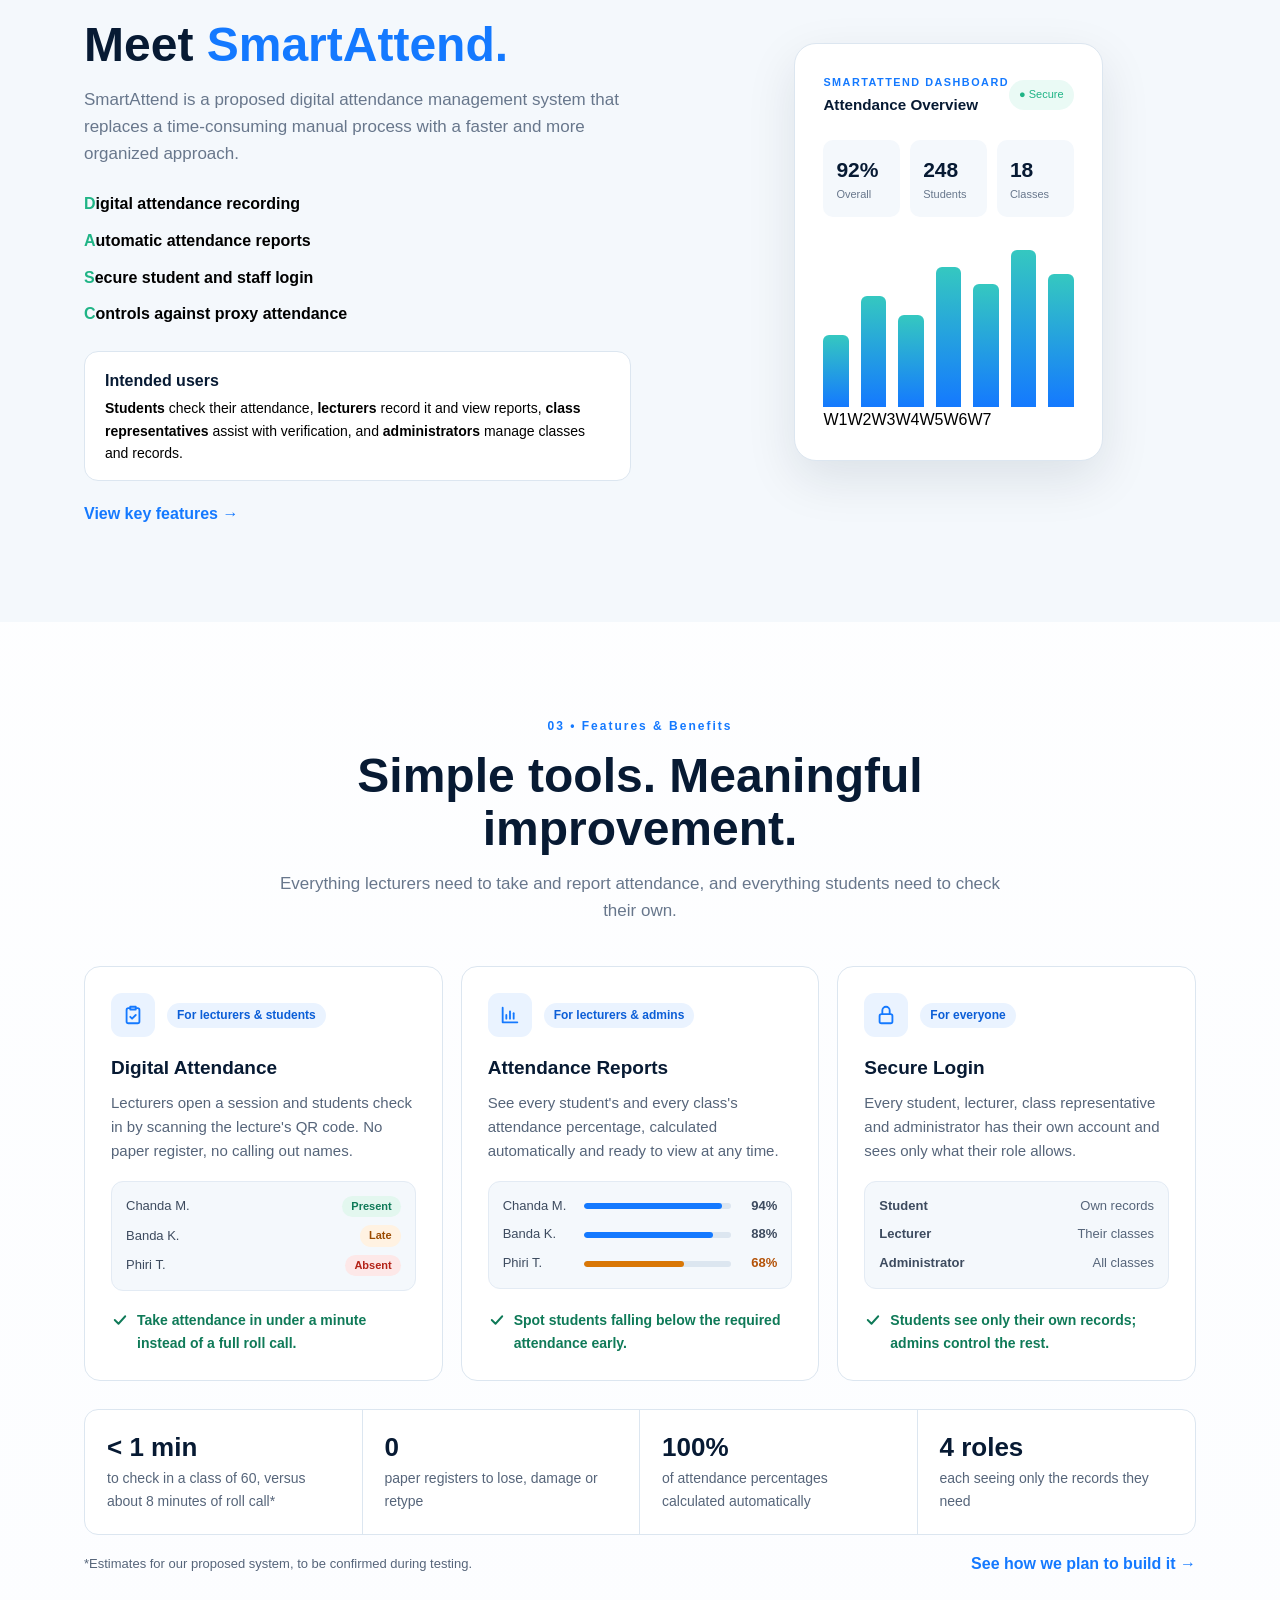
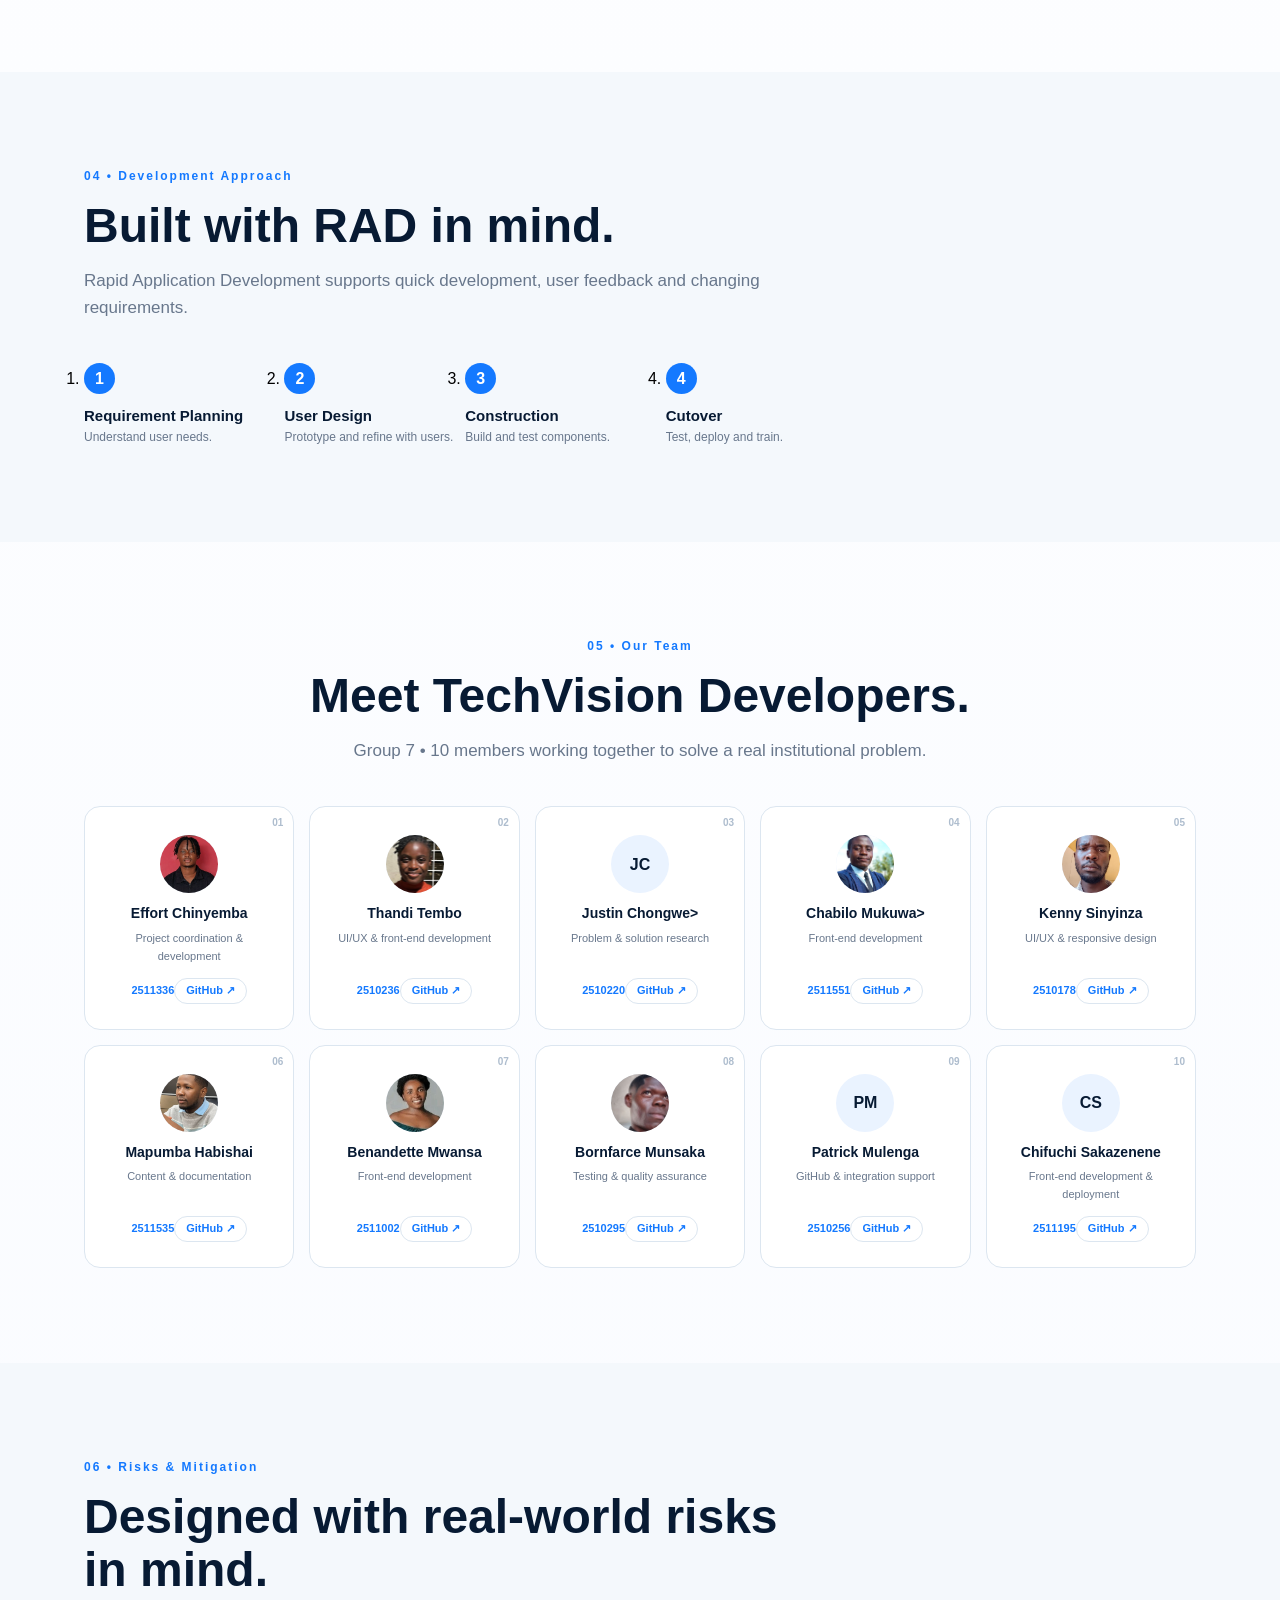
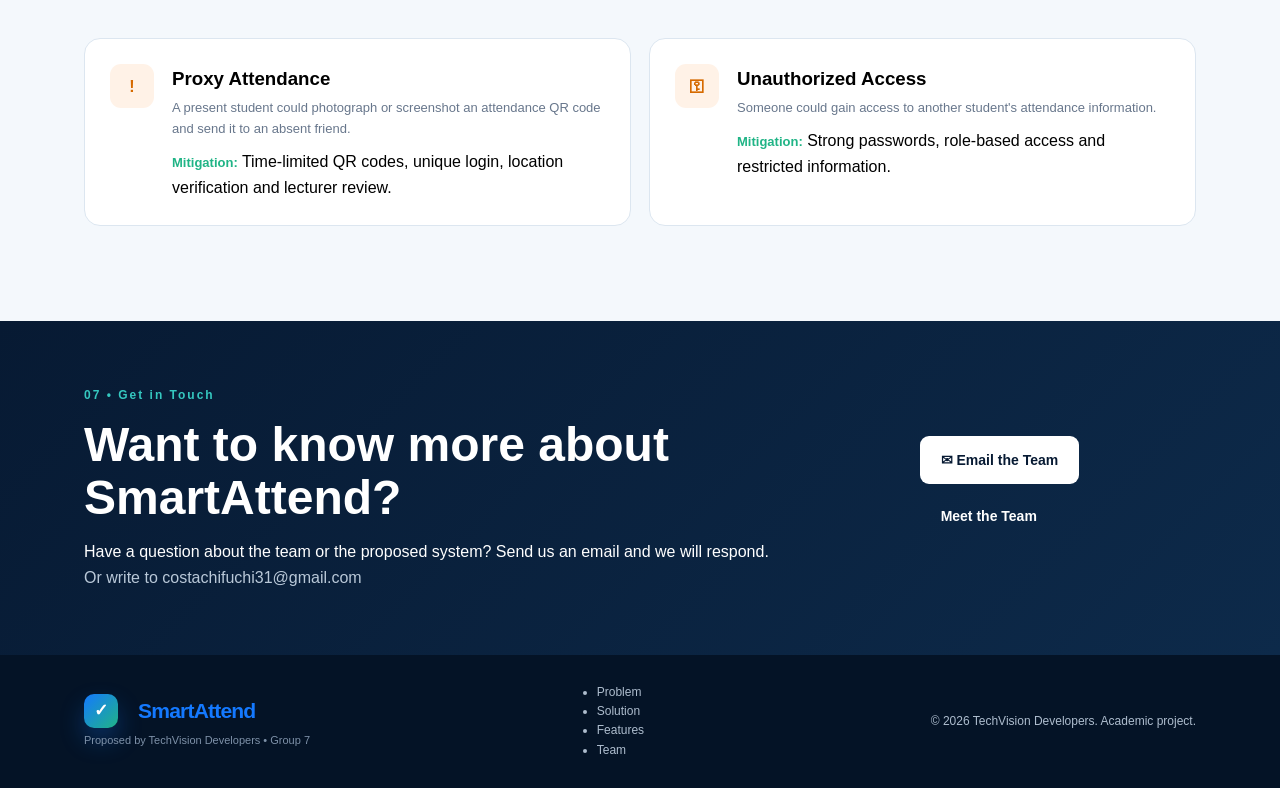
==== commit fdb3ddfe: "Merge pull request #23 from Costaonset/scrum-2-work SCRUM-2-work" ====
--- a/index.html
+++ b/index.html
@@ -60,10 +60,10 @@
   <div class="container">
     <div class="heading reveal"><p class="eyebrow">01 • The Problem</p><h2>Attendance should not slow down learning.</h2><p>Our group identified manual student attendance management as a genuine institutional problem that can be improved through software.</p></div>
     <div class="grid four">
-      <article class="card reveal"><b class="icon" aria-hidden="true">⌖</b><h3>Where it occurs</h3><p>Classrooms and lecture rooms where lecturers record student attendance.</p></article>
-      <article class="card reveal"><b class="icon" aria-hidden="true">◉</b><h3>Who is affected</h3><p>Students, lecturers, class representatives and school administrators.</p></article>
-      <article class="card reveal"><b class="icon" aria-hidden="true">✎</b><h3>What happens now</h3><p>Attendance may be recorded using paper registers or by calling student names.</p></article>
-      <article class="card reveal"><b class="icon" aria-hidden="true">!</b><h3>Why it matters</h3><p>The process can waste teaching time, cause errors, lose records and make attendance percentages difficult to manage.</p></article>
+      <article class="card reveal"><b class="icon" aria-hidden="true">⌖</b><h3>Where it occurs</h3><p>Classrooms and lecture theatres where lecturers record student attendance.</p></article>
+      <article class="card reveal"><b class="icon" aria-hidden="true">◉</b><h3>Who is affected</h3><p>Students, lecturers, class representatives and administrators.</p></article>
+      <article class="card reveal"><b class="icon" aria-hidden="true">✎</b><h3>What happens here</h3><p>Attendance may be recorded using paper registers or by calling student names.</p></article>
+      <article class="card reveal"><b class="icon" aria-hidden="true">?</b><h3>Why it matters</h3><p>The process can waste lecture time, cause errors, records maybe lost and makes attendance percentages difficult to manage.</p></article>
     </div>
   </div>
 </section>
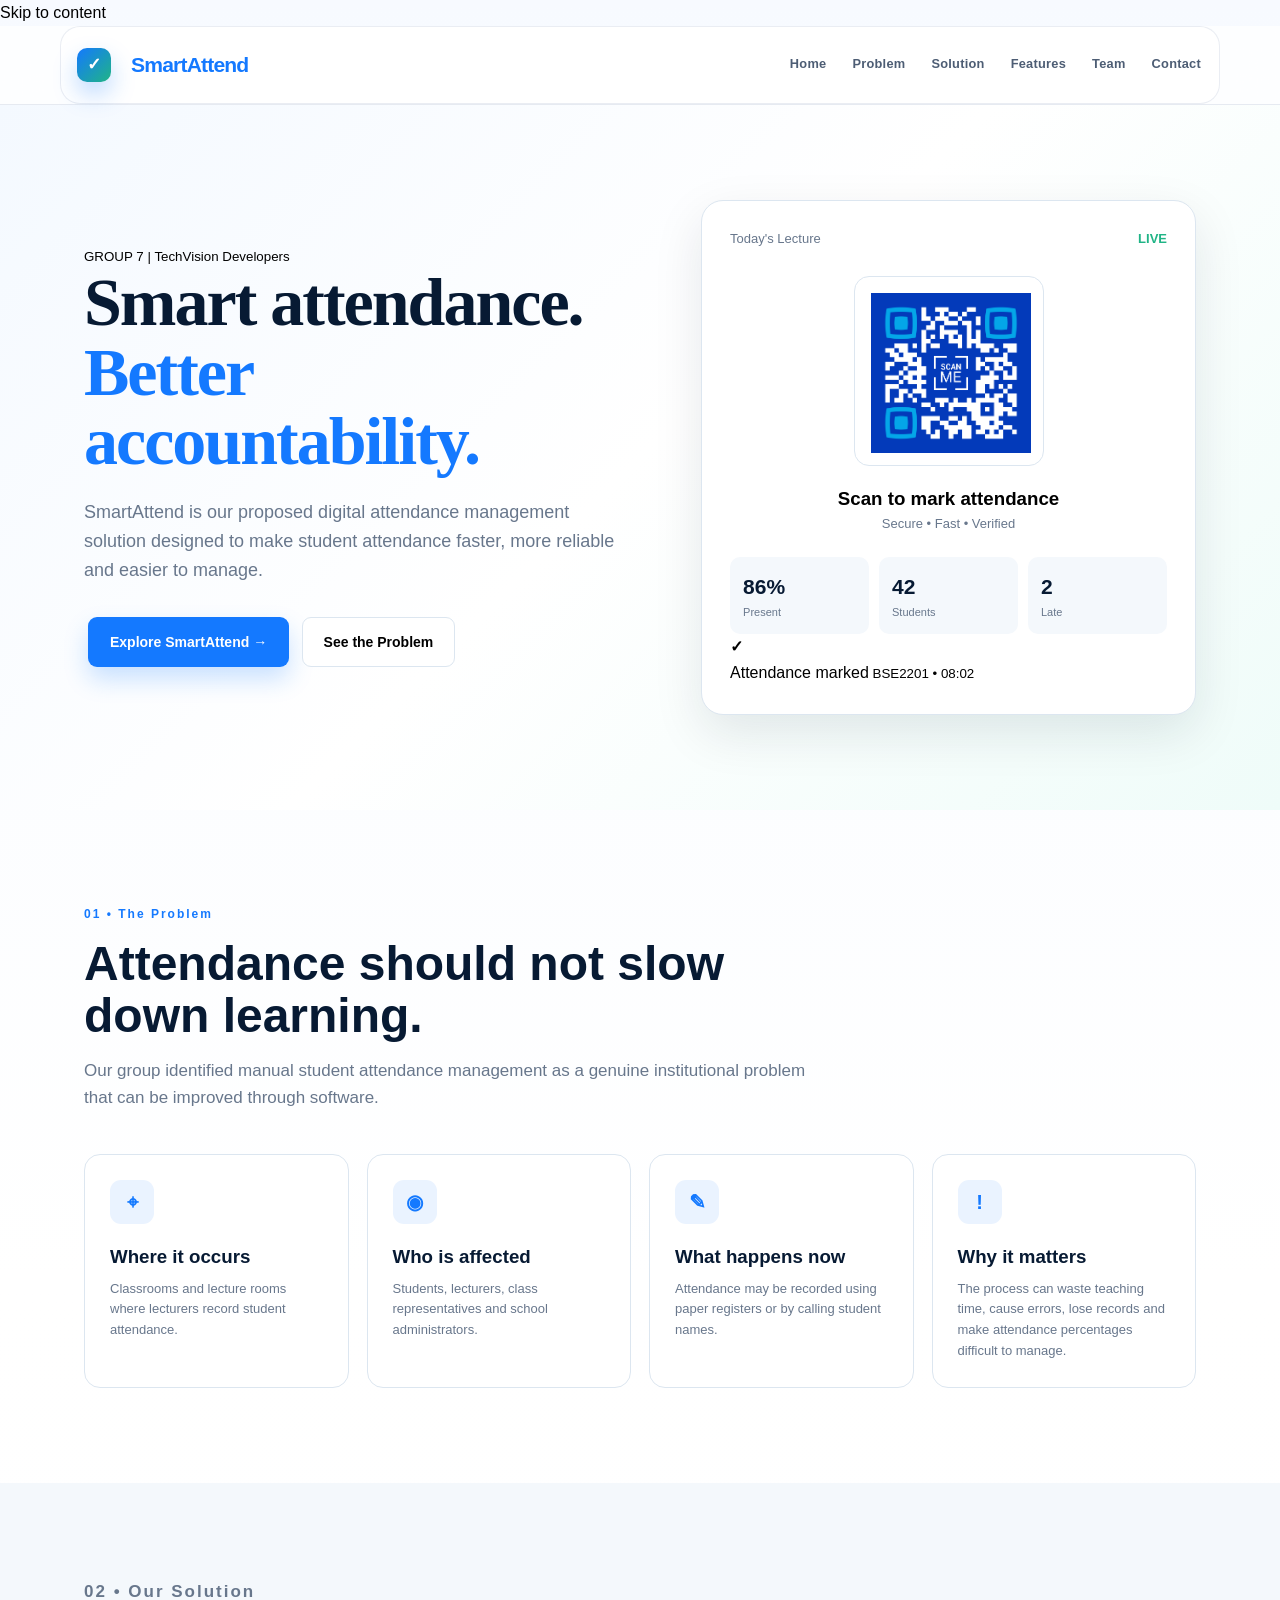
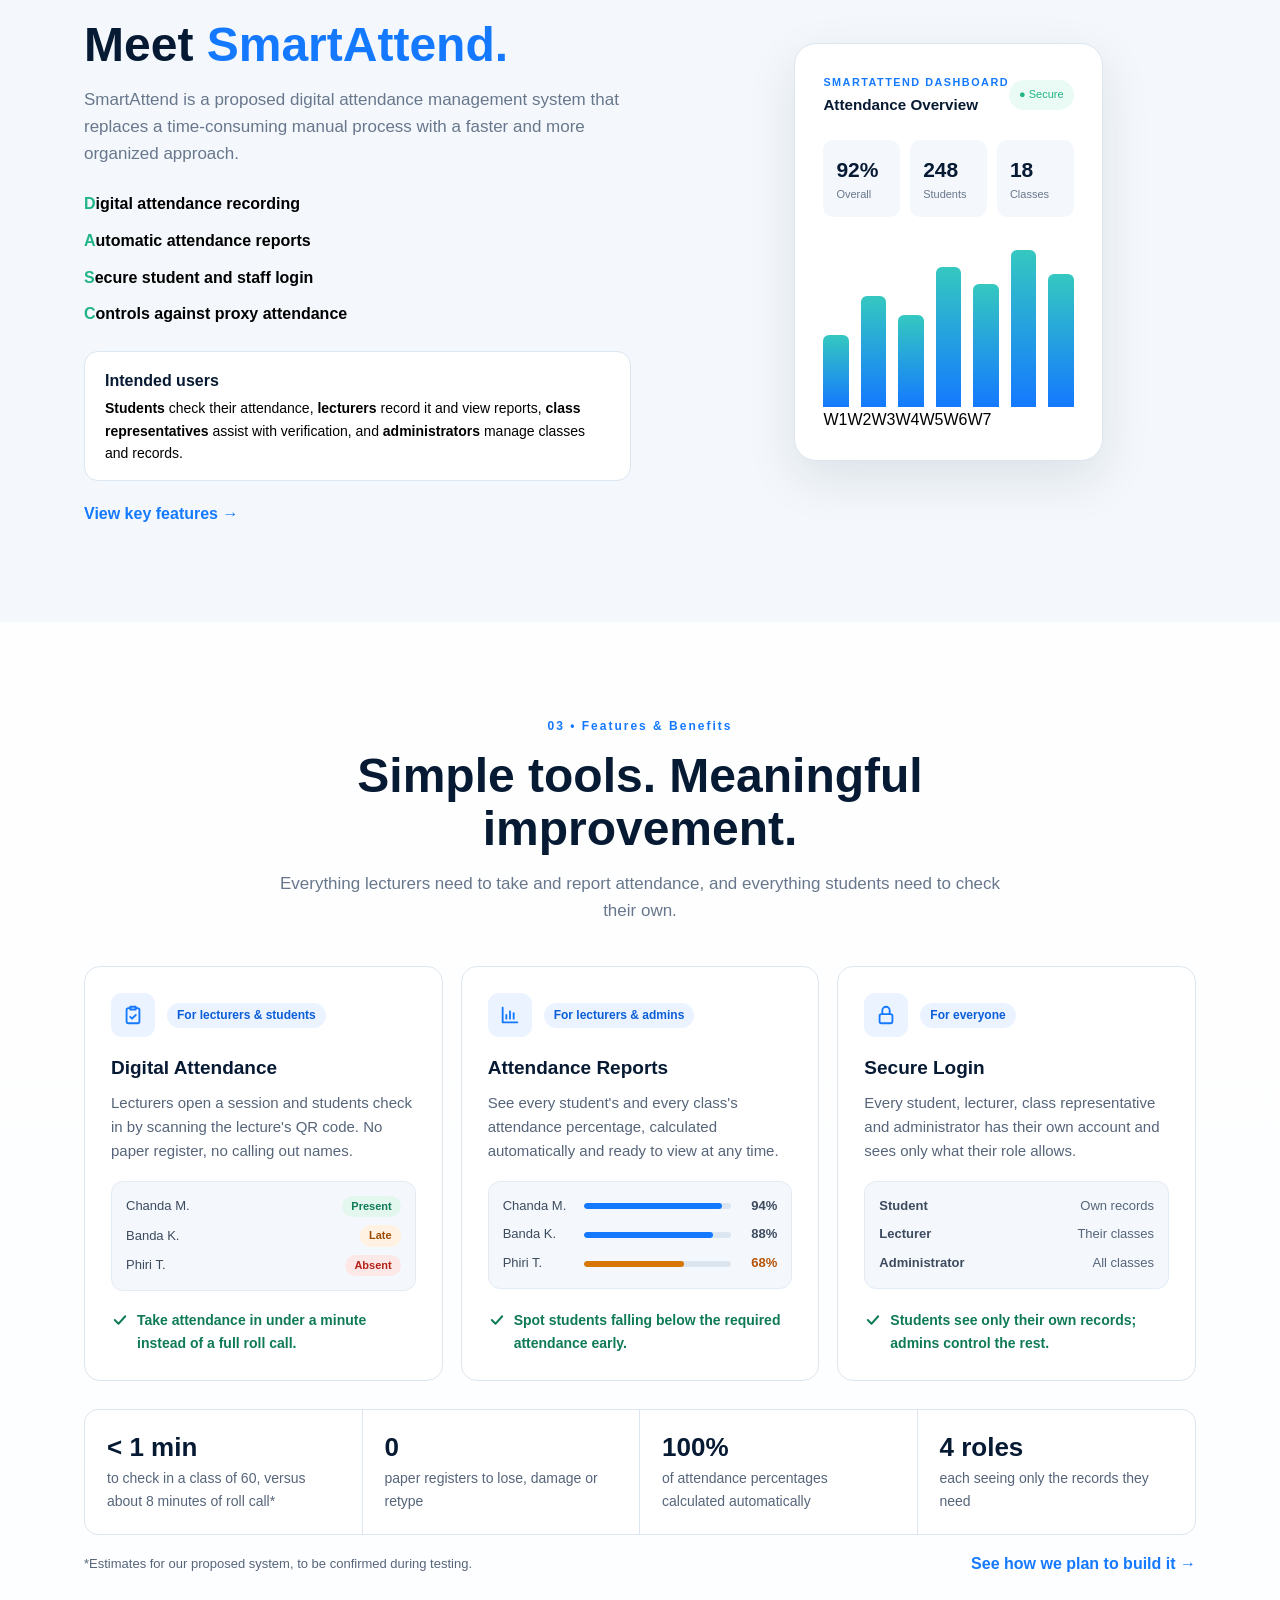
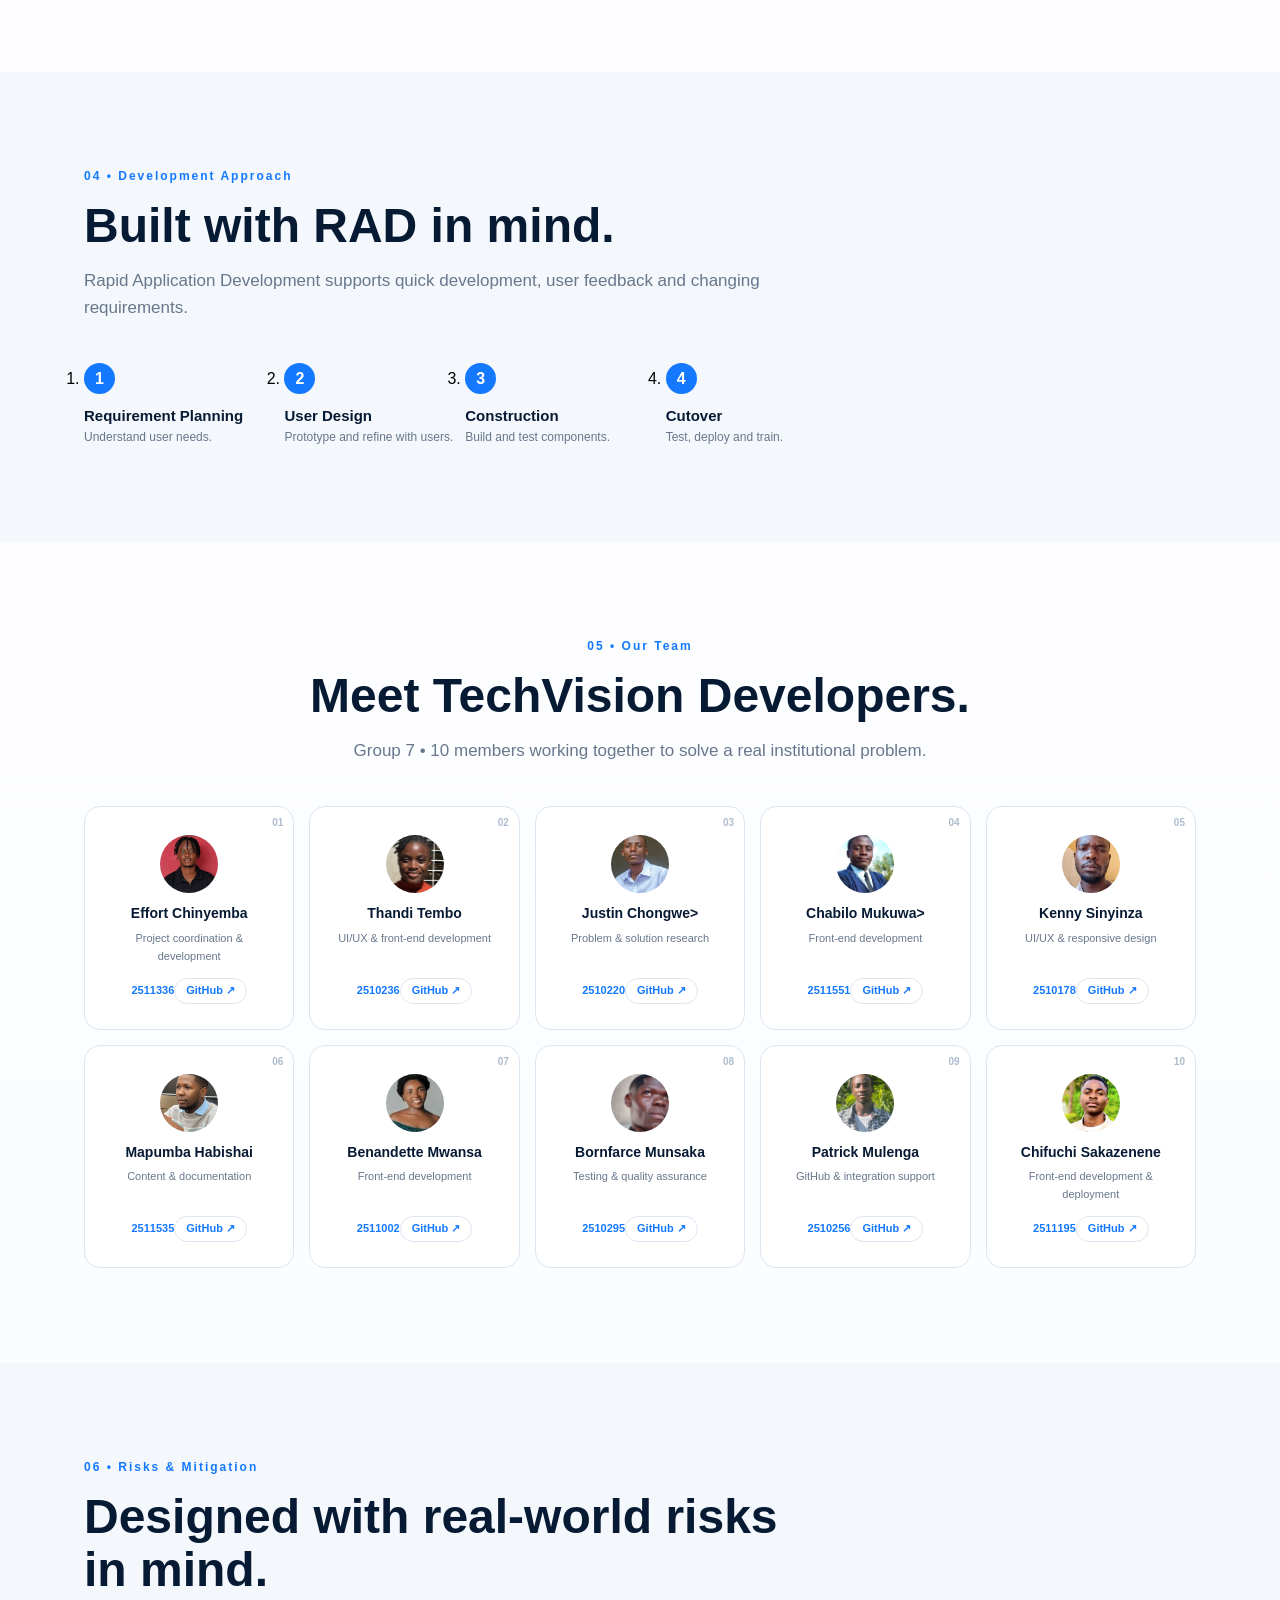
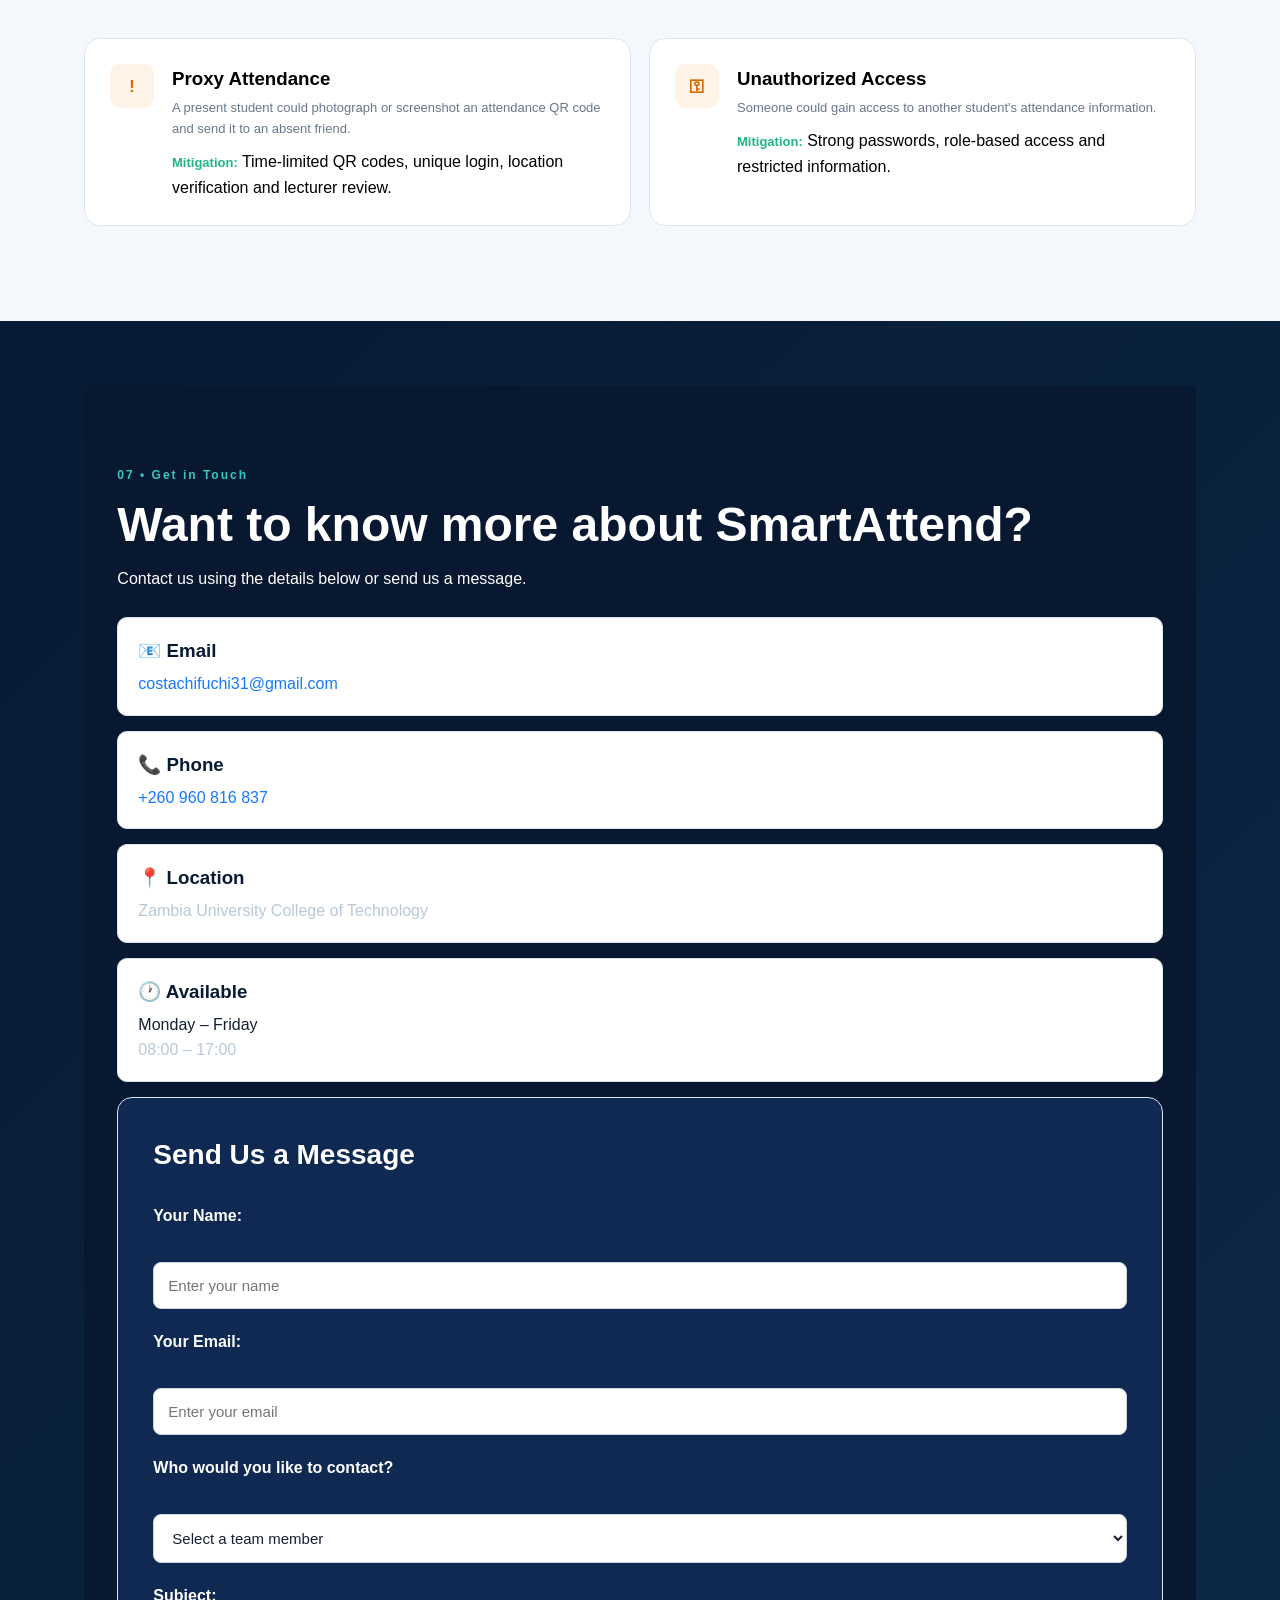
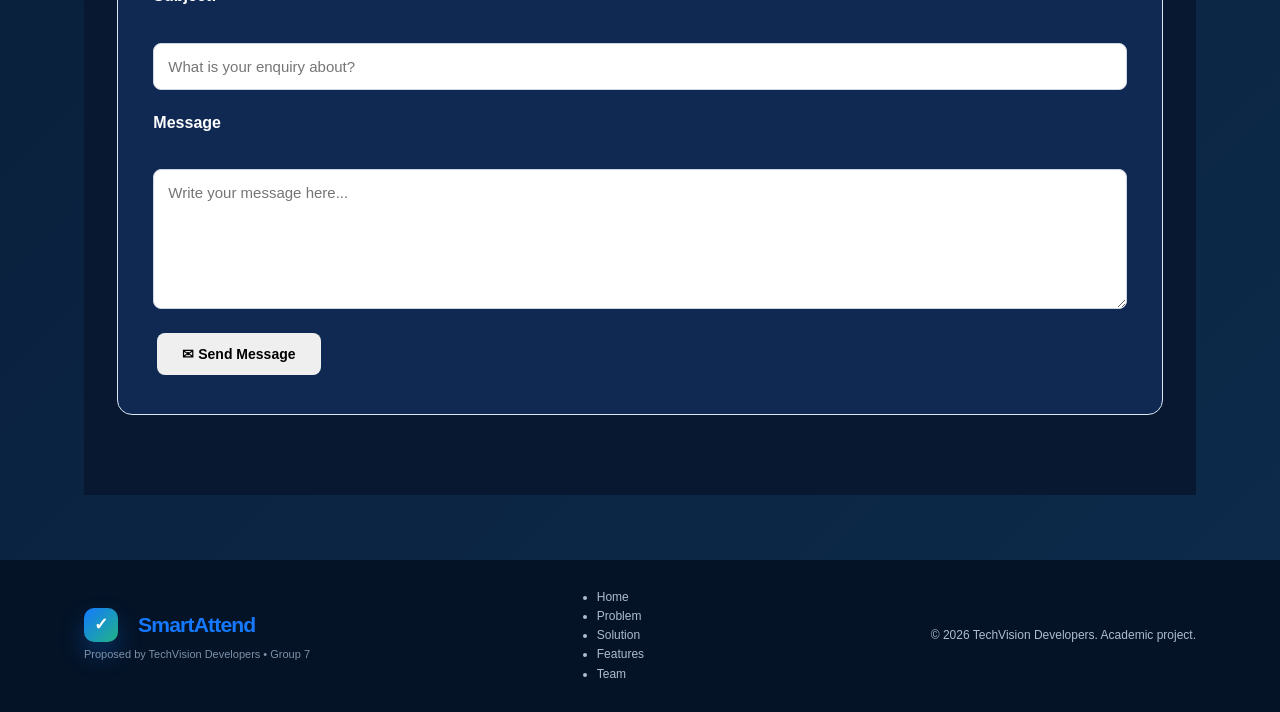
==== commit 8cd8096b: "Scrum-2-work: Image update and Contact Section I have added images and contact section  that include" ====
--- a/index.html
+++ b/index.html
@@ -60,10 +60,10 @@
   <div class="container">
     <div class="heading reveal"><p class="eyebrow">01 • The Problem</p><h2>Attendance should not slow down learning.</h2><p>Our group identified manual student attendance management as a genuine institutional problem that can be improved through software.</p></div>
     <div class="grid four">
-      <article class="card reveal"><b class="icon" aria-hidden="true">⌖</b><h3>Where it occurs</h3><p>Classrooms and lecture theatres where lecturers record student attendance.</p></article>
-      <article class="card reveal"><b class="icon" aria-hidden="true">◉</b><h3>Who is affected</h3><p>Students, lecturers, class representatives and administrators.</p></article>
-      <article class="card reveal"><b class="icon" aria-hidden="true">✎</b><h3>What happens here</h3><p>Attendance may be recorded using paper registers or by calling student names.</p></article>
-      <article class="card reveal"><b class="icon" aria-hidden="true">?</b><h3>Why it matters</h3><p>The process can waste lecture time, cause errors, records maybe lost and makes attendance percentages difficult to manage.</p></article>
+      <article class="card reveal"><b class="icon" aria-hidden="true">⌖</b><h3>Where it occurs</h3><p>Classrooms and lecture rooms where lecturers record student attendance.</p></article>
+      <article class="card reveal"><b class="icon" aria-hidden="true">◉</b><h3>Who is affected</h3><p>Students, lecturers, class representatives and school administrators.</p></article>
+      <article class="card reveal"><b class="icon" aria-hidden="true">✎</b><h3>What happens now</h3><p>Attendance may be recorded using paper registers or by calling student names.</p></article>
+      <article class="card reveal"><b class="icon" aria-hidden="true">!</b><h3>Why it matters</h3><p>The process can waste teaching time, cause errors, lose records and make attendance percentages difficult to manage.</p></article>
     </div>
   </div>
 </section>
@@ -147,14 +147,14 @@
     <div class="team">
       <article class="reveal"><b>01</b><div class="avatar" aria-hidden="true"><img src="image/effort.jpg"></div><h3>Effort Chinyemba</h3><p>Project coordination &amp; development</p><small>2511336</small><a class="gh" href="https://github.com/chinyembajr" target="_blank" rel="noopener" aria-label="Effort Chinyemba on GitHub">GitHub ↗</a></article>
       <article class="reveal"><b>02</b><div class="avatar" aria-hidden="true"><img src="image/TT.jpeg"></div><h3>Thandi Tembo</h3><p>UI/UX &amp; front-end development</p><small>2510236</small><a class="gh" href="https://github.com/thandiwetembo204-bot" target="_blank" rel="noopener" aria-label="Thandiwe Tembo on GitHub">GitHub ↗</a></article>
-      <article class="reveal"><b>03</b><div class="avatar" aria-hidden="true">JC</div><h3>Justin Chongwe></h3><p>Problem &amp; solution research</p><small>2510220</small><a class="gh" href="https://github.com/Justinchongwe243-lab" target="_blank" rel="noopener" aria-label="Justin Chongwe on GitHub">GitHub ↗</a></article>
+      <article class="reveal"><b>03</b><div class="avatar" aria-hidden="true"><img src="image/JC.jpeg"></div><h3>Justin Chongwe></h3><p>Problem &amp; solution research</p><small>2510220</small><a class="gh" href="https://github.com/Justinchongwe243-lab" target="_blank" rel="noopener" aria-label="Justin Chongwe on GitHub">GitHub ↗</a></article>
       <article class="reveal"><b>04</b><div class="avatar" aria-hidden="true"><img src="image/CM.jpeg"></div><h3>Chabilo Mukuwa></h3><p>Front-end development</p><small>2511551</small><a class="gh" href="https://github.com/Chabilomukuwa" target="_blank" rel="noopener" aria-label="Chabilo Mukuwa on GitHub">GitHub ↗</a></article>
       <article class="reveal"><b>05</b><div class="avatar" aria-hidden="true"><img src="image/KS.jpeg"></div><h3>Kenny Sinyinza</h3><p>UI/UX &amp; responsive design</p><small>2510178</small><a class="gh" href="https://github.com/kenniesinyinza" target="_blank" rel="noopener" aria-label="Kenny Sinyinza on GitHub">GitHub ↗</a></article>
       <article class="reveal"><b>06</b><div class="avatar" aria-hidden="true"><img src="image/MH.jpeg"></div><h3>Mapumba Habishai</h3><p>Content &amp; documentation</p><small>2511535</small><a class="gh" href="https://github.com/abishaimapumba" target="_blank" rel="noopener" aria-label="Mapumba Habishai on GitHub">GitHub ↗</a></article>
       <article class="reveal"><b>07</b><div class="avatar" aria-hidden="true"><img src="image/BMwnasa.jpeg"></div><h3>Benandette Mwansa</h3><p>Front-end development</p><small>2511002</small><a class="gh" href="https://github.com/mwansabenandette" target="_blank" rel="noopener" aria-label="Benandette Mwansa on GitHub">GitHub ↗</a></article>
       <article class="reveal"><b>08</b><div class="avatar" aria-hidden="true"><img src="image/BM.jpeg"></div><h3>Bornfarce Munsaka</h3><p>Testing &amp; quality assurance</p><small>2510295</small><a class="gh" href="https://github.com/bornfacemunsaka1-lab" target="_blank" rel="noopener" aria-label="Bornfarce Munsaka on GitHub">GitHub ↗</a></article>
-      <article class="reveal"><b>09</b><div class="avatar" aria-hidden="true">PM</div><h3>Patrick Mulenga</h3><p>GitHub &amp; integration support</p><small>2510256</small><a class="gh" href="https://github.com/Patrick25-maps" target="_blank" rel="noopener" aria-label="Patrick Mulenga on GitHub">GitHub ↗</a></article>
-      <article class="reveal"><b>10</b><div class="avatar" aria-hidden="true">CS</div><h3>Chifuchi Sakazenene</h3><p>Front-end development &amp; deployment</p><small>2511195</small><a class="gh" href="https://github.com/costaonset" target="_blank" rel="noopener" aria-label="Chifuchi Sakazenene on GitHub">GitHub ↗</a></article>
+      <article class="reveal"><b>09</b><div class="avatar" aria-hidden="true"><img src="image/PM.jpeg"></div><h3>Patrick Mulenga</h3><p>GitHub &amp; integration support</p><small>2510256</small><a class="gh" href="https://github.com/Patrick25-maps" target="_blank" rel="noopener" aria-label="Patrick Mulenga on GitHub">GitHub ↗</a></article>
+      <article class="reveal"><b>10</b><div class="avatar" aria-hidden="true"><img src="image/CS.jpeg"></div><h3>Chifuchi Sakazenene</h3><p>Front-end development &amp; deployment</p><small>2511195</small><a class="gh" href="https://github.com/costaonset" target="_blank" rel="noopener" aria-label="Chifuchi Sakazenene on GitHub">GitHub ↗</a></article>
     </div>
   </div>
 </section>
@@ -172,16 +172,161 @@
 <section id="contact" class="section cta">
   <div class="container">
     <div class="cta-inner reveal">
-      <div>
-        <p class="eyebrow">07 • Get in Touch</p>
-        <h2>Want to know more about SmartAttend?</h2>
-        <p>Have a question about the team or the proposed system? Send us an email and we will respond.</p>
-        <p class="cta-email">Or write to <a href="mailto:costachifuchi31@gmail.com">costachifuchi31@gmail.com</a></p>
-      </div>
-      <div class="btn-row">
-        <a class="btn white" href="mailto:costachifuchi31@gmail.com?subject=SmartAttend%20Enquiry%20-%20TechVision%20Developers">✉ Email the Team</a>
-        <a class="btn ghost" href="#team">Meet the Team</a>
-      </div>
+      <section id="contact" class="contact-section">
+
+  <div class="container">
+
+    <!-- CONTACT HEADING -->
+    <div class="contact-heading">
+      <p class="eyebrow">07 • Get in Touch</p>
+      <h2>Want to know more about SmartAttend?</h2>
+      <p>Contact us using the details below or send us a message.</p><br>
+    </div>
+
+
+    <!-- CONTACT DETAILS -->
+    <div class="contact-details">
+
+      <div class="contact-card">
+        <h3>📧 Email</h3>
+        <p>
+          <a href="mailto:costachifuchi31@gmail.com">
+            costachifuchi31@gmail.com
+          </a>
+        </p>
+      </div>
+
+      <div class="contact-card">
+        <h3>📞 Phone</h3>
+        <p>
+          <a href="tel:+260960816837">
+            +260 960 816 837
+          </a>
+        </p>
+      </div>
+
+      <div class="contact-card">
+        <h3>📍 Location</h3>
+        <p>
+          Zambia University College of Technology
+        </p>
+      </div>
+
+      <div class="contact-card">
+        <h3>🕐 Available</h3>
+        <p>Monday – Friday</p>
+        <p>08:00 – 17:00</p>
+      </div>
+
+    </div>
+
+
+    <!-- CONTACT FORM -->
+    <div class="contact-form">
+
+      <h3>Send Us a Message</h3>
+
+      <form>
+
+        <!-- NAME -->
+        <div class="form-group">
+          <label for="name">Your Name:</label><br>
+          <input
+            type="text"
+            id="name"
+            name="name"
+            placeholder="Enter your name"
+            required>
+        </div>
+
+
+        <!-- EMAIL -->
+        <div class="form-group">
+          <label for="email">Your Email:</label><br>
+          <input
+            type="email"
+            id="email"
+            name="email"
+            placeholder="Enter your email"
+            required>
+        </div>
+
+
+        <!-- WHO TO CONTACT -->
+        <div class="form-group">
+
+          <label for="team-member">Who would you like to contact?</label><br>
+
+          <select id="team-member" name="team-member" required>
+
+            <option value="">Select a team member</option>
+
+            <option value="project-leader">
+              Project Leader
+            </option>
+
+            <option value="developer">
+              Web Developer
+            </option>
+
+            <option value="designer">
+              UI/UX Designer
+            </option>
+
+            <option value="documentation">
+              Documentation Team
+            </option>
+
+            <option value="general">
+              General Enquiry
+            </option>
+
+          </select>
+
+        </div>
+
+
+        <!-- SUBJECT -->
+        <div class="form-group">
+
+          <label for="subject">Subject:</label><br>
+
+          <input
+            type="text"
+            id="subject"
+            name="subject"
+            placeholder="What is your enquiry about?"
+            required>
+
+        </div>
+
+
+        <!-- MESSAGE -->
+        <div class="form-group">
+
+          <label for="message">Message</label><br>
+
+          <textarea
+            id="message"
+            name="message"
+            rows="6"
+            placeholder="Write your message here..."
+            required></textarea>
+
+        </div>
+
+
+        <!-- SEND BUTTON -->
+        <button type="submit" class="btn">
+          ✉ Send Message
+        </button>
+
+      </form>
+
+    </div>
+
+
+    
     </div>
   </div>
 </section>
@@ -191,6 +336,7 @@
   <div class="container footer">
     <div><a class="logo" href="#home"><b class="logo-mark" aria-hidden="true">✓</b><span class="logo-text">Smart<span>Attend</span></span></a><small>Proposed by TechVision Developers • Group 7</small></div>
     <ul class="footer-links">
+      <li><a href="#home">Home</a></li>
       <li><a href="#problem">Problem</a></li>
       <li><a href="#solution">Solution</a></li>
       <li><a href="#features">Features</a></li>
--- a/style.css
+++ b/style.css
@@ -213,3 +213,298 @@
 @media(max-width:480px){#features .outcomes{grid-template-columns:1fr}#features .outcomes li,#features .outcomes li:nth-child(odd){border-right:0}#features .outcomes li:nth-last-child(2){border-bottom:1px solid #dce6f0}#features .feature{padding:22px}}
 @media(prefers-reduced-motion:reduce){#features .feature{transition:none}#features .feature:hover{transform:none}}
 
+/* =========================================
+   SMARTATTEND CONTACT SECTION
+========================================= */
+
+.contact-section {
+    width: 100%;
+    background: #081830;
+    padding: 80px 0;
+}
+
+
+/* CONTACT CONTAINER
+   Uses almost the full browser width
+*/
+.contact-section .container {
+    width: 94% !important;
+    max-width: 1500px !important;
+    margin: 0 auto !important;
+    padding: 0 !important;
+}
+
+
+/* =========================================
+   TWO COLUMN LAYOUT
+========================================= */
+
+.contact-grid {
+    width: 100%;
+    display: grid;
+    grid-template-columns: minmax(0, 1fr) minmax(0, 1fr);
+    gap: 40px;
+    align-items: start;
+}
+
+
+/* Make sure both sides fill their column */
+
+.contact-left,
+.contact-right {
+    width: 100%;
+    min-width: 0;
+}
+
+
+/* =========================================
+   LEFT SIDE
+========================================= */
+
+.contact-left h2 {
+    font-size: 36px;
+    line-height: 1.2;
+    margin-bottom: 15px;
+    color: #ffffff;
+}
+
+
+.contact-left > p {
+    color: #dce6f0;
+    margin-bottom: 30px;
+    font-size: 16px;
+}
+
+
+/* =========================================
+   CONTACT CARDS
+========================================= */
+
+.contact-card {
+    width: 100%;
+    background: #ffffff;
+    padding: 18px 20px;
+    margin-bottom: 15px;
+    border-radius: 10px;
+    border: 1px solid #dce6f0;
+}
+
+
+.contact-card h3 {
+    margin-bottom: 5px;
+    color: #071a33;
+}
+
+
+.contact-card p {
+    color: #142033;
+}
+
+
+.contact-card a {
+    color: #1479ff;
+}
+
+
+/* =========================================
+   RIGHT SIDE - CONTACT FORM
+========================================= */
+
+.contact-form {
+    width: 100%;
+    background: rgb(15, 41, 83);
+    padding: 35px;
+    border-radius: 15px;
+    border: 1px solid #dce6f0;
+}
+
+
+.contact-form h3 {
+    font-size: 28px;
+    margin-bottom: 25px;
+    color: #ffffff;
+}
+
+
+/* =========================================
+   FORM
+========================================= */
+
+.contact-form form {
+    width: 100%;
+}
+
+
+.form-group {
+    width: 100%;
+    margin-bottom: 20px;
+}
+
+
+.form-group label {
+    display: block;
+    margin-bottom: 8px;
+    font-weight: bold;
+    color: #ffffff;
+}
+
+
+.form-group input,
+.form-group select,
+.form-group textarea {
+    display: block;
+    width: 100%;
+    max-width: 100%;
+    padding: 14px;
+    border: 1px solid #ccd6e0;
+    border-radius: 8px;
+    background: #ffffff;
+    color: #142033;
+    font-family: inherit;
+    font-size: 15px;
+    box-sizing: border-box;
+}
+
+
+.form-group input:focus,
+.form-group select:focus,
+.form-group textarea:focus {
+    outline: 2px solid #1479ff;
+    border-color: #1479ff;
+}
+
+
+.form-group textarea {
+    min-height: 140px;
+    resize: vertical;
+}
+
+
+/* =========================================
+   SEND BUTTON
+========================================= */
+
+.contact-form button {
+    display: inline-block;
+    padding: 13px 25px;
+    border: none;
+    border-radius: 8px;
+    cursor: pointer;
+    font-family: inherit;
+    font-weight: bold;
+}
+
+
+/* =========================================
+   MAP
+========================================= */
+
+.contact-map {
+    width: 100%;
+    margin-top: 30px;
+}
+
+
+.contact-map h3 {
+    margin-bottom: 15px;
+    color: #ffffff;
+    font-size: 24px;
+}
+
+
+.contact-map iframe {
+    display: block;
+    width: 100%;
+    height: 350px;
+    border: 0;
+    border-radius: 15px;
+}
+
+
+/* =========================================
+   BUTTON ROW
+========================================= */
+
+.contact-left .btn-row {
+    display: flex;
+    flex-wrap: wrap;
+    gap: 12px;
+    margin-top: 25px;
+}
+
+
+/* =========================================
+   TABLET
+========================================= */
+
+@media (max-width: 1000px) {
+
+    .contact-section .container {
+        width: 90% !important;
+    }
+
+    .contact-grid {
+        gap: 25px;
+    }
+
+    .contact-left h2 {
+        font-size: 32px;
+    }
+}
+
+
+/* =========================================
+   MOBILE
+========================================= */
+
+@media (max-width: 768px) {
+
+    .contact-section {
+        padding: 60px 0;
+    }
+
+    .contact-section .container {
+        width: 90% !important;
+    }
+
+    .contact-grid {
+        grid-template-columns: 1fr;
+        gap: 40px;
+    }
+
+    .contact-left h2 {
+        font-size: 29px;
+    }
+
+    .contact-form {
+        padding: 25px;
+    }
+
+    .contact-map iframe {
+        height: 280px;
+    }
+}
+
+
+/* =========================================
+   SMALL PHONES
+========================================= */
+
+@media (max-width: 480px) {
+
+    .contact-section .container {
+        width: 92% !important;
+    }
+
+    .contact-form {
+        padding: 20px;
+    }
+
+    .contact-left h2 {
+        font-size: 26px;
+    }
+
+    .contact-form h3 {
+        font-size: 23px;
+    }
+}
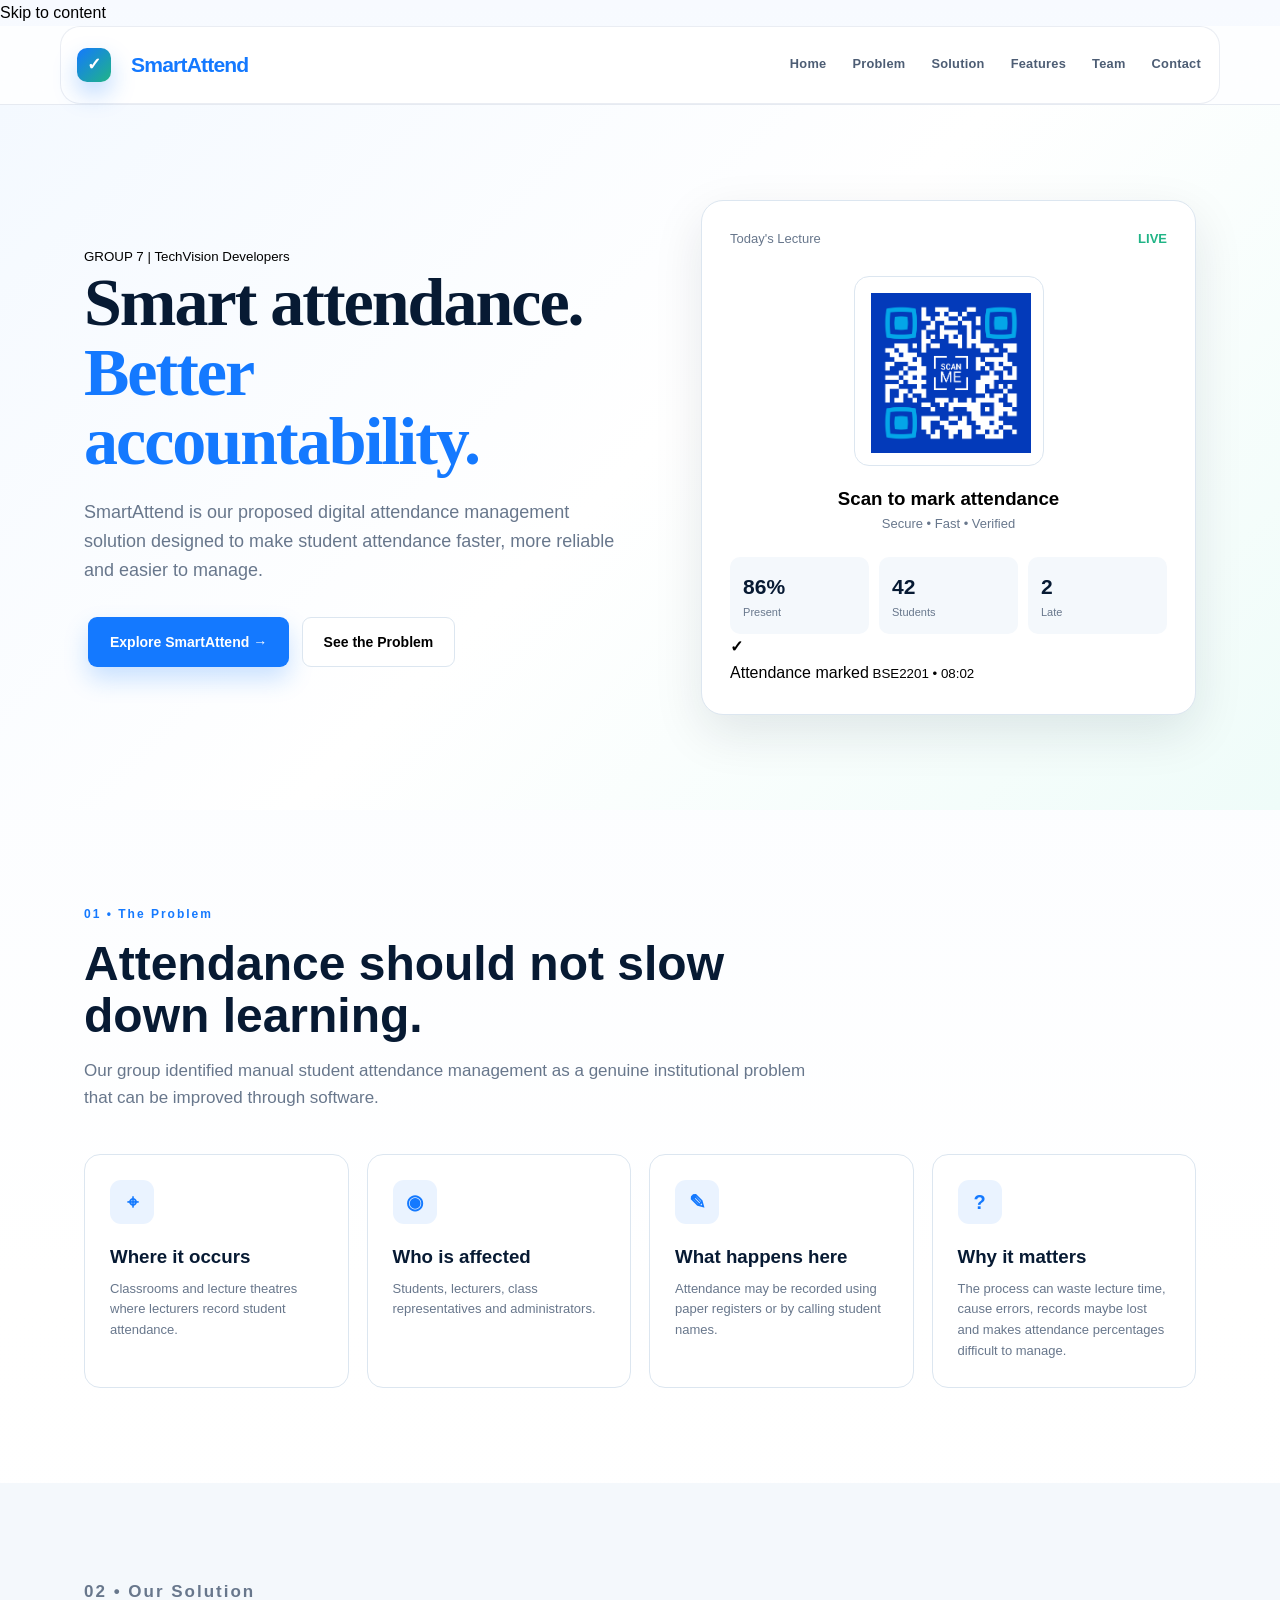
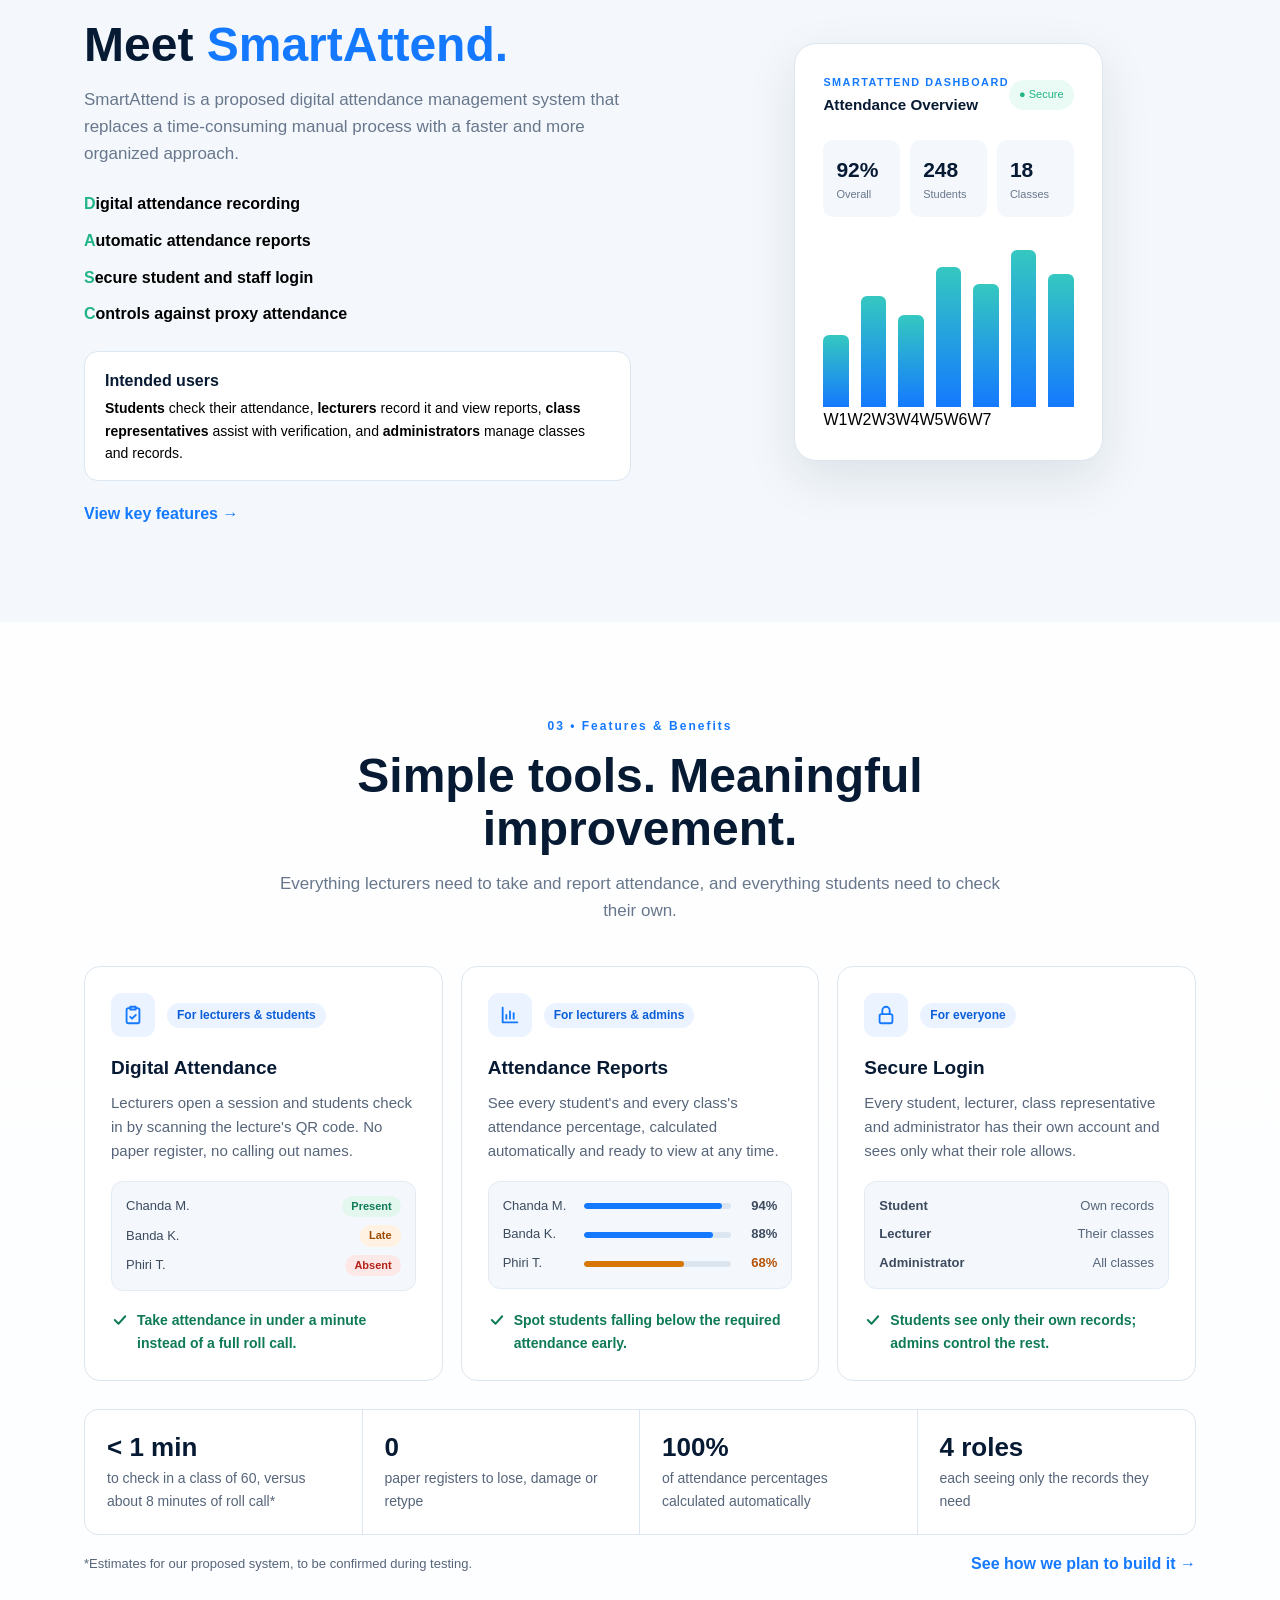
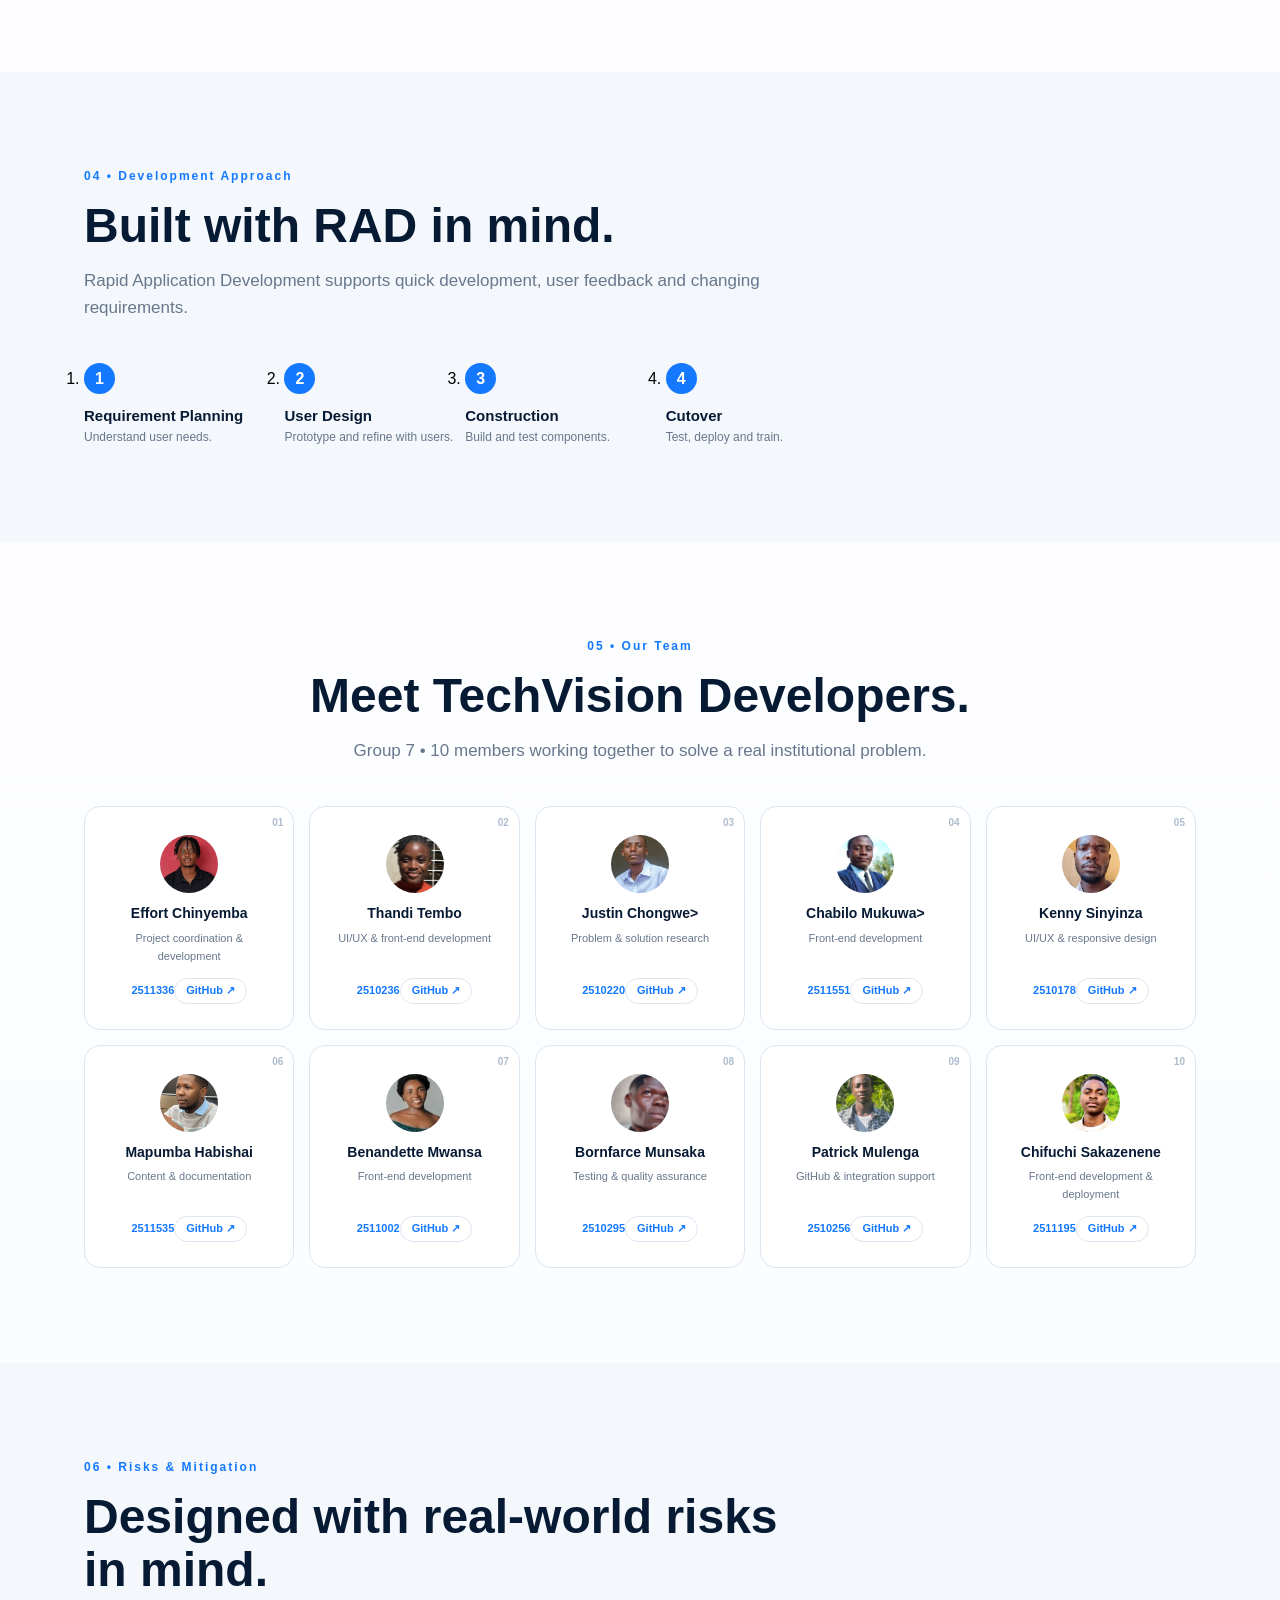
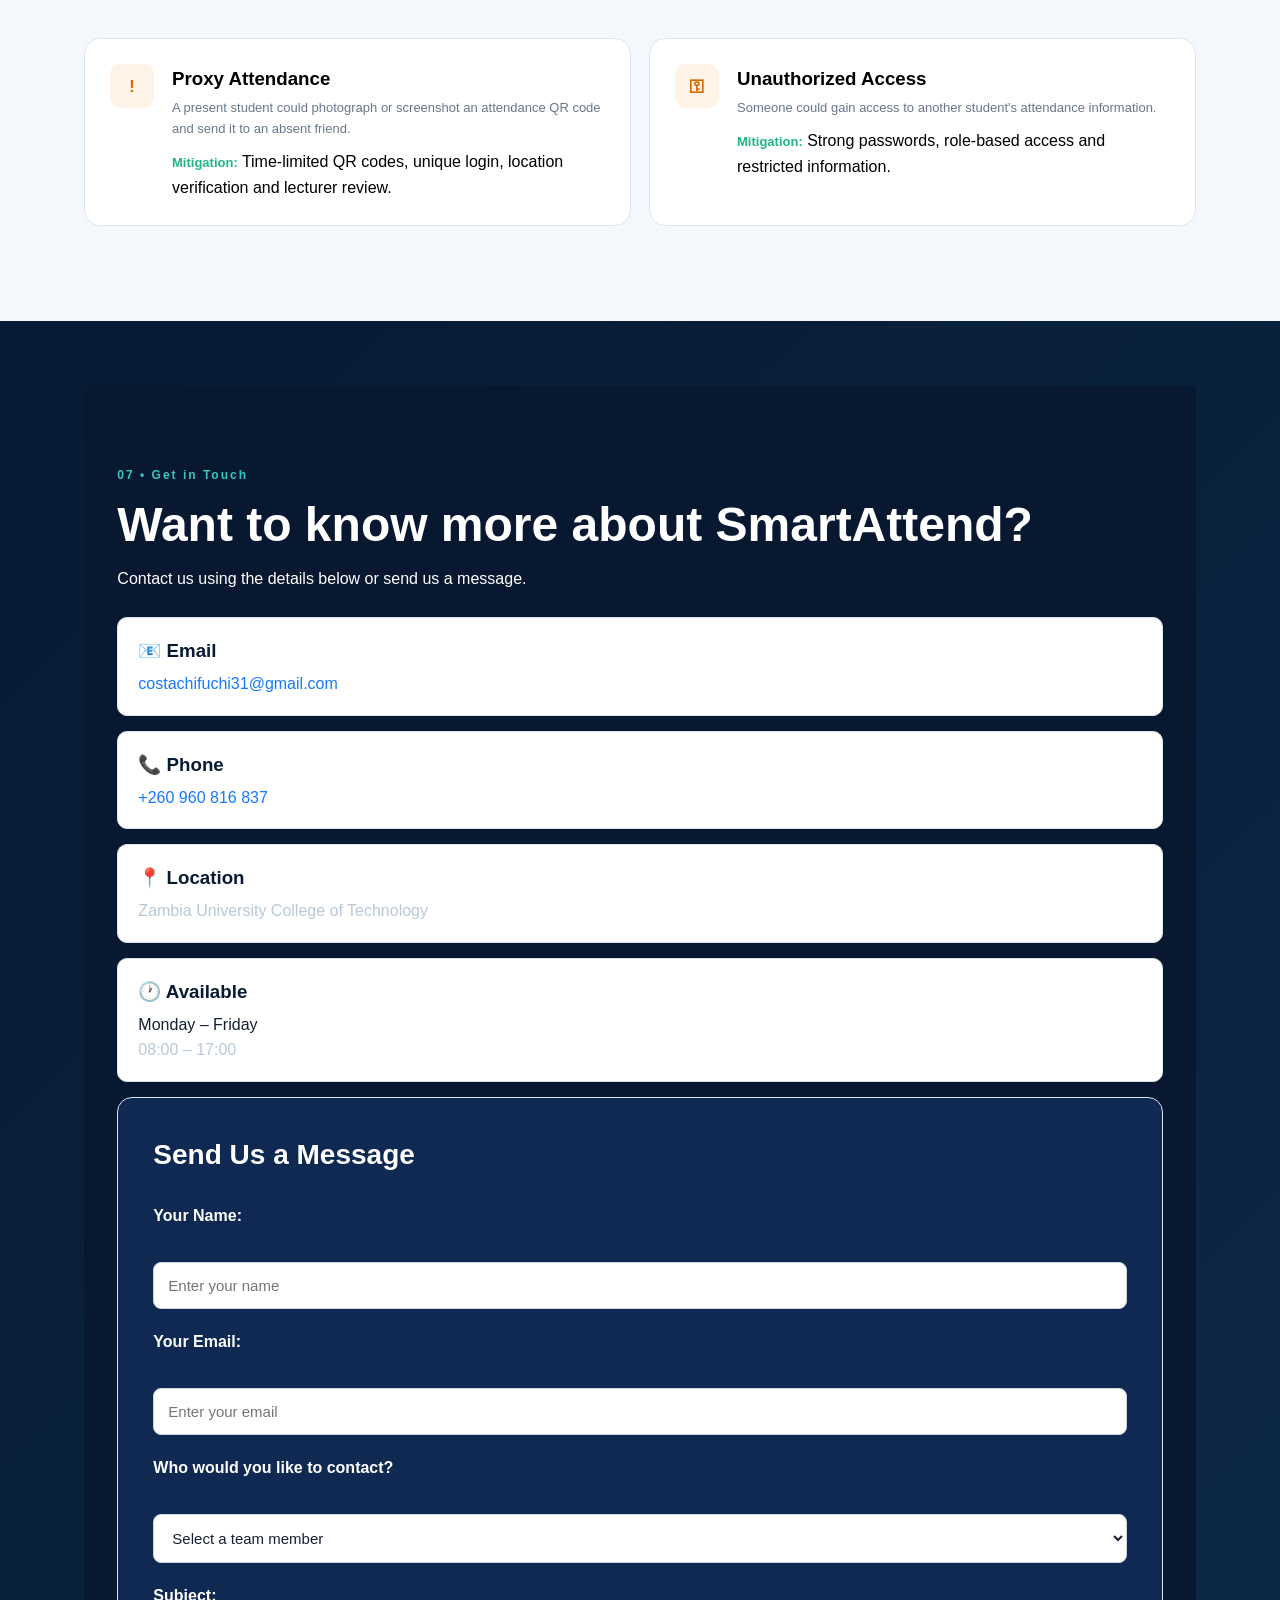
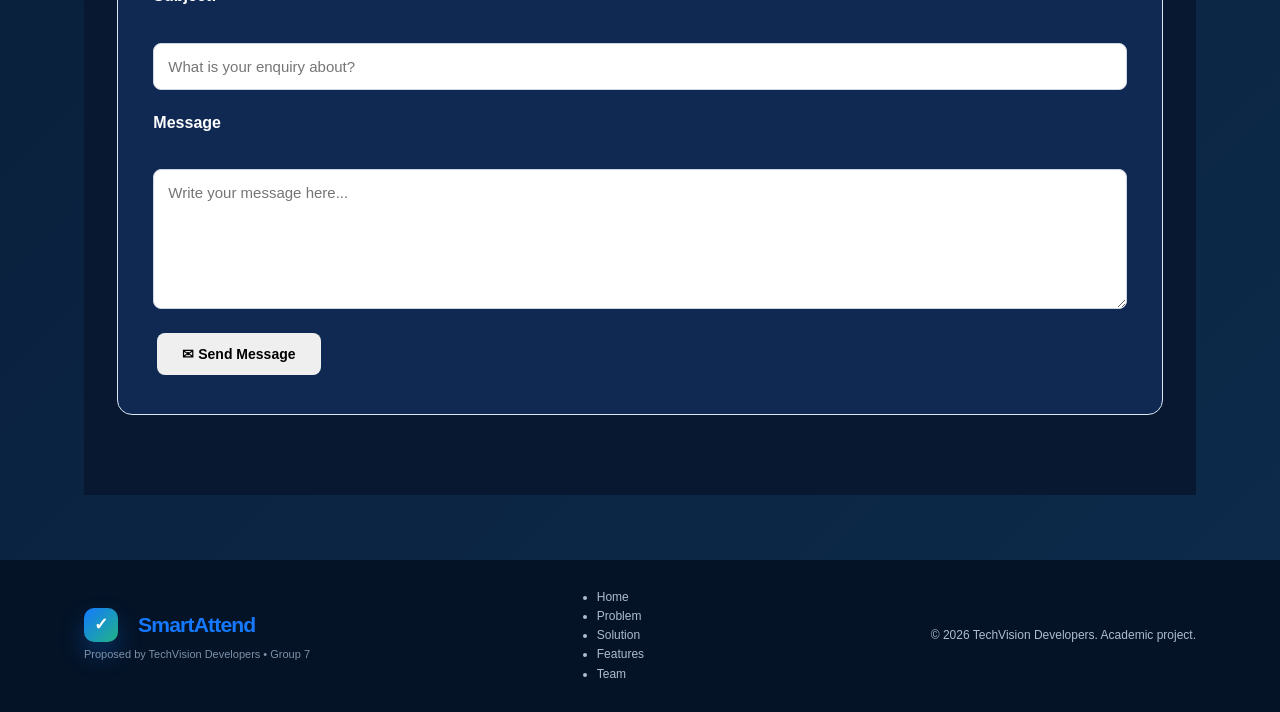
==== commit ebf4cc77: "Merge pull request #28 from Costaonset/scrum-2-work Scrum-2-work: Image update and Contact Section" ====
--- a/index.html
+++ b/index.html
@@ -60,10 +60,10 @@
   <div class="container">
     <div class="heading reveal"><p class="eyebrow">01 • The Problem</p><h2>Attendance should not slow down learning.</h2><p>Our group identified manual student attendance management as a genuine institutional problem that can be improved through software.</p></div>
     <div class="grid four">
-      <article class="card reveal"><b class="icon" aria-hidden="true">⌖</b><h3>Where it occurs</h3><p>Classrooms and lecture rooms where lecturers record student attendance.</p></article>
-      <article class="card reveal"><b class="icon" aria-hidden="true">◉</b><h3>Who is affected</h3><p>Students, lecturers, class representatives and school administrators.</p></article>
-      <article class="card reveal"><b class="icon" aria-hidden="true">✎</b><h3>What happens now</h3><p>Attendance may be recorded using paper registers or by calling student names.</p></article>
-      <article class="card reveal"><b class="icon" aria-hidden="true">!</b><h3>Why it matters</h3><p>The process can waste teaching time, cause errors, lose records and make attendance percentages difficult to manage.</p></article>
+      <article class="card reveal"><b class="icon" aria-hidden="true">⌖</b><h3>Where it occurs</h3><p>Classrooms and lecture theatres where lecturers record student attendance.</p></article>
+      <article class="card reveal"><b class="icon" aria-hidden="true">◉</b><h3>Who is affected</h3><p>Students, lecturers, class representatives and administrators.</p></article>
+      <article class="card reveal"><b class="icon" aria-hidden="true">✎</b><h3>What happens here</h3><p>Attendance may be recorded using paper registers or by calling student names.</p></article>
+      <article class="card reveal"><b class="icon" aria-hidden="true">?</b><h3>Why it matters</h3><p>The process can waste lecture time, cause errors, records maybe lost and makes attendance percentages difficult to manage.</p></article>
     </div>
   </div>
 </section>
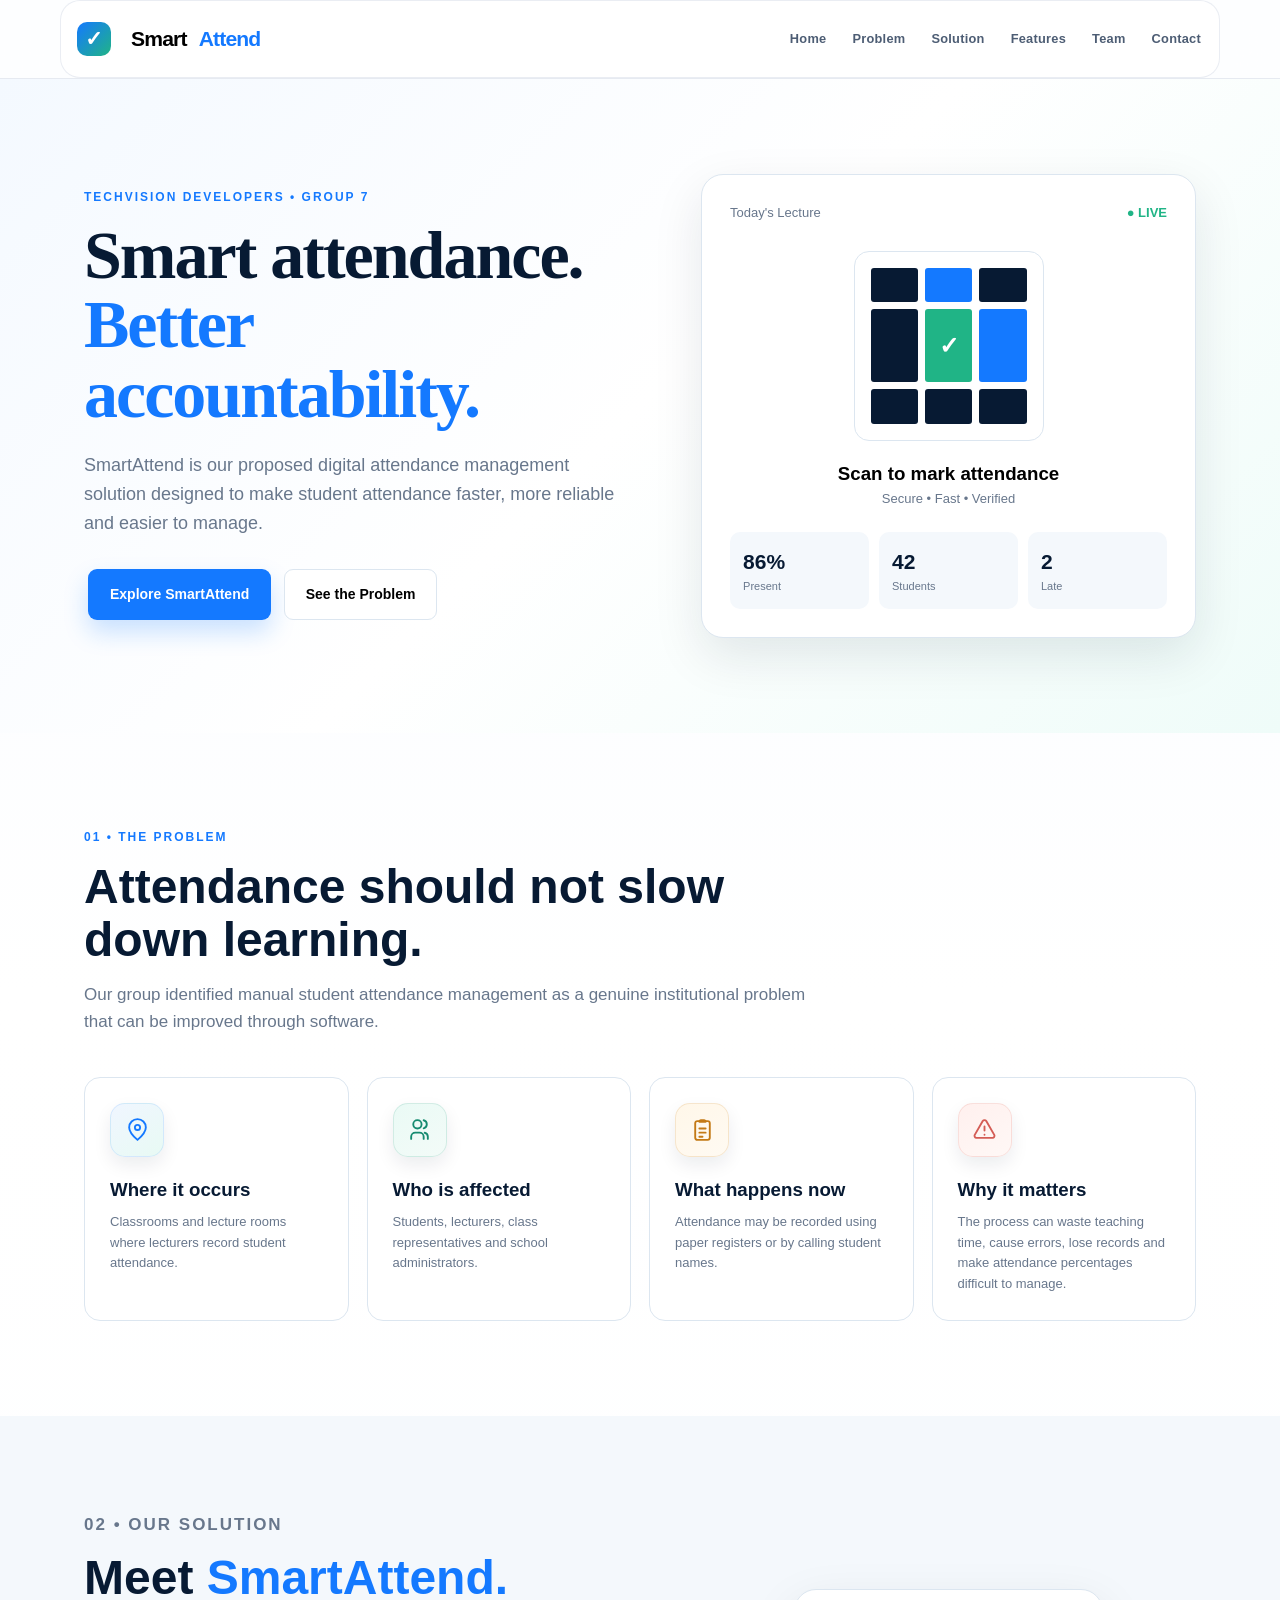
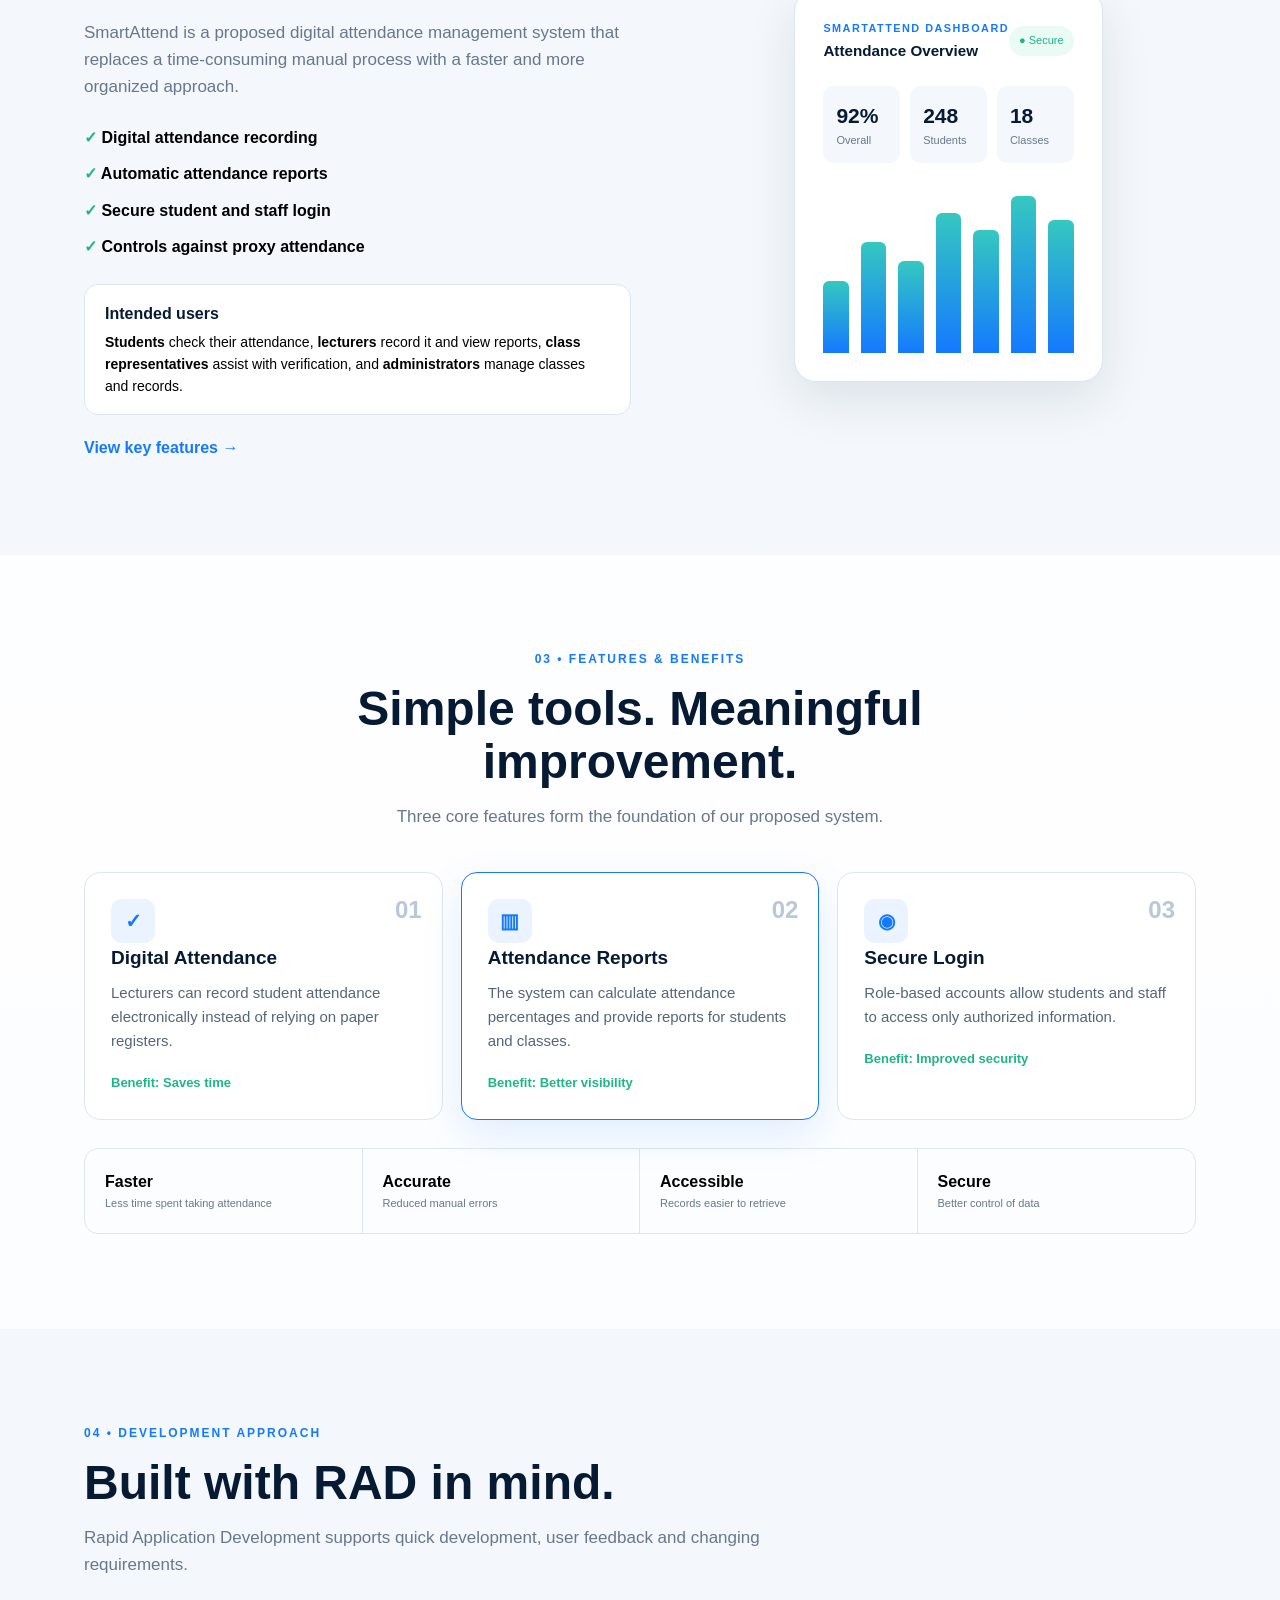
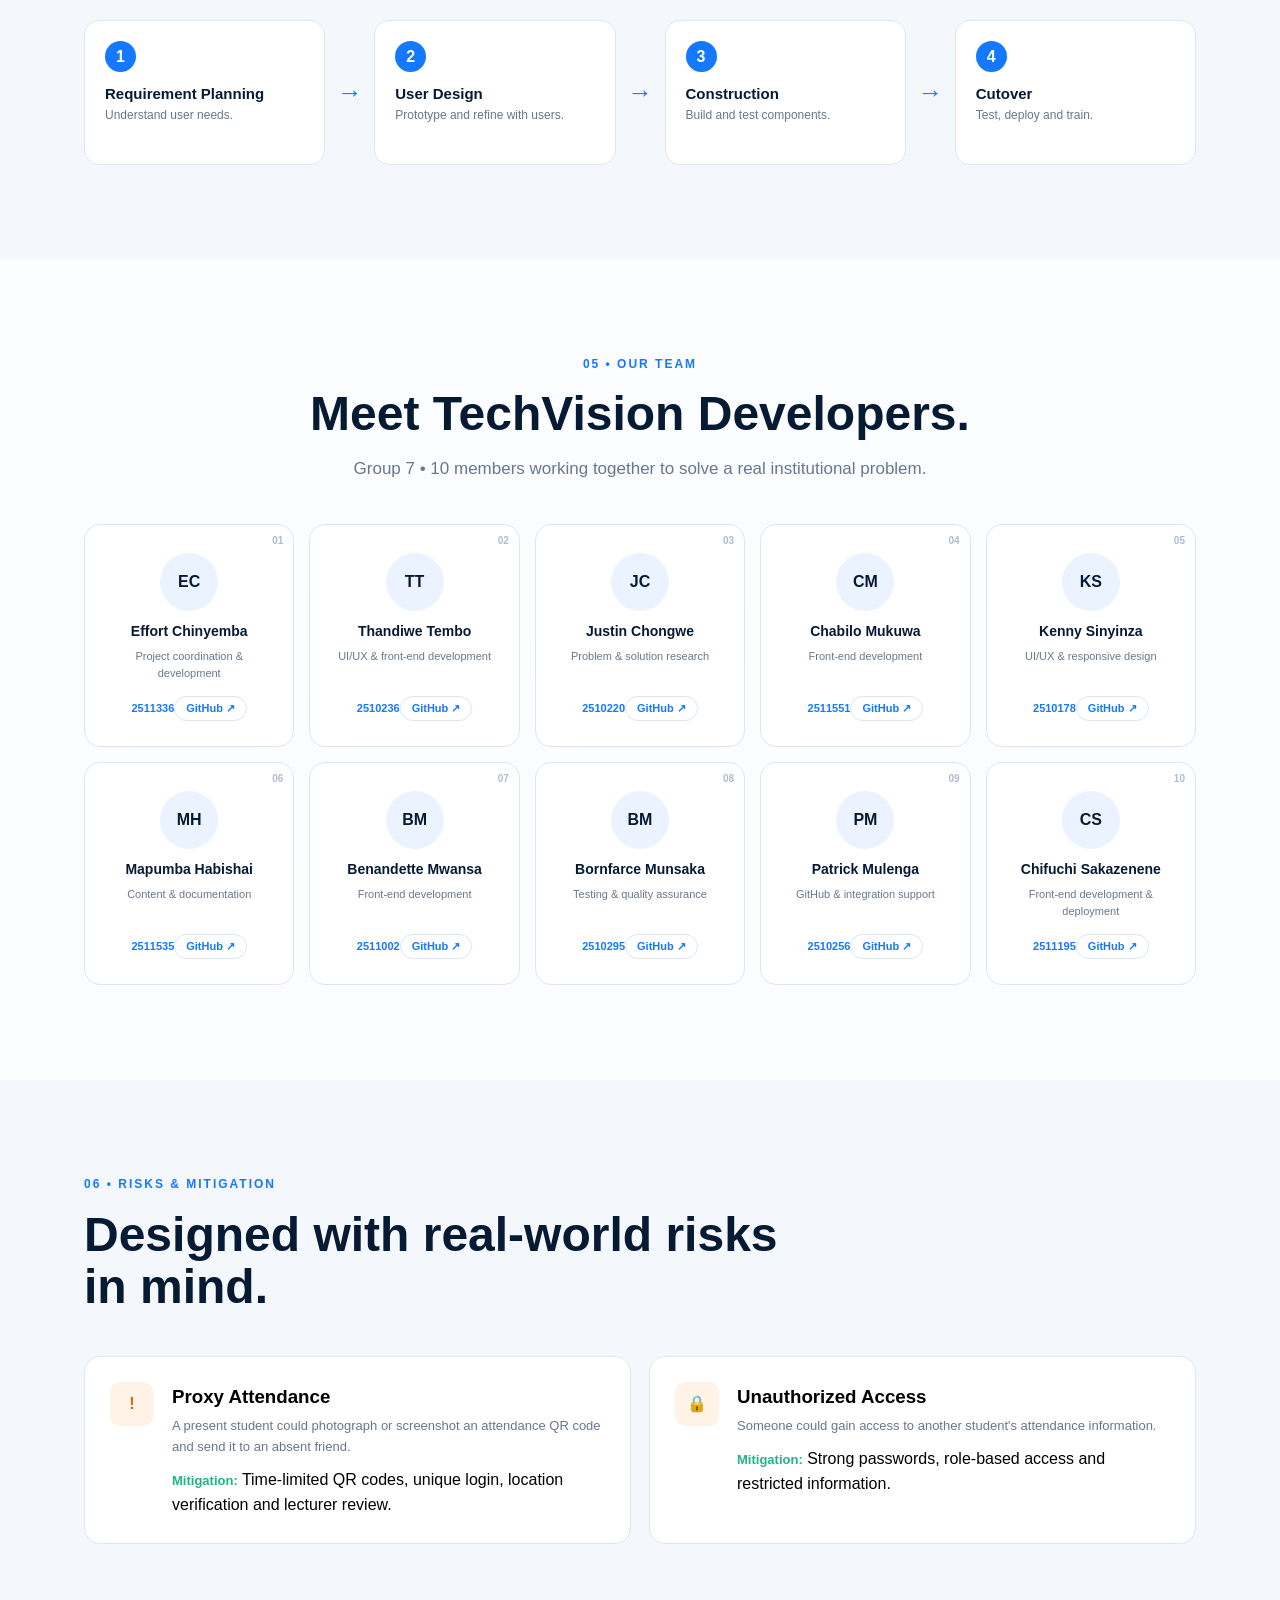
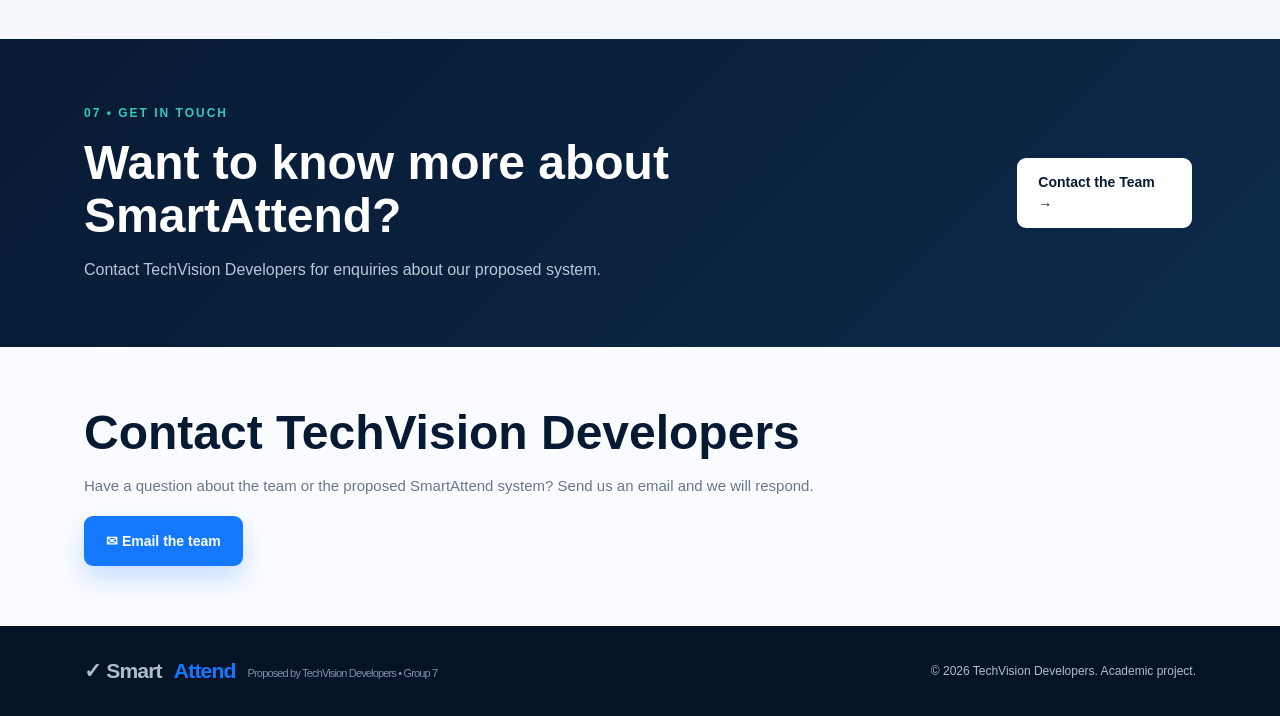
==== commit 945ea713: "scrum-14: attendance problems" ====
--- a/index.html
+++ b/index.html
@@ -4,347 +4,108 @@
   <meta charset="UTF-8">
   <meta name="viewport" content="width=device-width, initial-scale=1.0">
   <meta name="description" content="SmartAttend - proposed digital student attendance management system by TechVision Developers, Group 7.">
-  <meta name="theme-color" content="#1462e6">
-  <title>SmartAttend | TechVision Developers</title>
-  <link rel="icon" href="data:image/svg+xml,%3Csvg xmlns='http://www.w3.org/2000/svg' viewBox='0 0 32 32'%3E%3Crect width='32' height='32' rx='8' fill='%231462e6'/%3E%3Cpath d='M9 16.5l4.5 4.5L23 11' stroke='white' stroke-width='3.2' fill='none' stroke-linecap='round' stroke-linejoin='round'/%3E%3C/svg%3E">
-  <link rel="preconnect" href="https://fonts.googleapis.com">
-  <link rel="preconnect" href="https://fonts.gstatic.com" crossorigin>
-  <link href="https://fonts.googleapis.com/css2?family=Plus+Jakarta+Sans:wght@400;500;600;700;800&display=swap" rel="stylesheet">
+  <title>SMARTATTEND | TechVision Developers</title>
   <link rel="stylesheet" href="style.css">
+  <style>
+    .problem-grid .icon{width:54px;height:54px;border:1px solid rgba(20,121,255,.12);border-radius:15px;background:linear-gradient(145deg,#f0f6ff,#e8faf4);box-shadow:0 8px 18px rgba(7,26,51,.08)}
+    .problem-grid .icon svg{width:25px;height:25px;display:block}
+    .problem-grid .card:nth-child(2) .icon{color:#168b70;background:linear-gradient(145deg,#eafaf5,#f3fbf8);border-color:rgba(22,139,112,.14)}
+    .problem-grid .card:nth-child(3) .icon{color:#c47a16;background:linear-gradient(145deg,#fff7e9,#fffaf2);border-color:rgba(196,122,22,.16)}
+    .problem-grid .card:nth-child(4) .icon{color:#d45c55;background:linear-gradient(145deg,#fff0ee,#fff8f6);border-color:rgba(212,92,85,.15)}
+  </style>
 </head>
 <body>
-<a class="skip-link" href="#main">Skip to content</a>
-
 <header class="header">
   <nav class="nav container" aria-label="Main navigation">
-    <a class="logo" href="#home" aria-label="SmartAttend home"><b class="logo-mark" aria-hidden="true">✓</b><span class="logo-text">Smart<span>Attend</span></span></a>
-    <button class="menu" type="button" aria-label="Open menu" aria-expanded="false" aria-controls="nav-links"><span class="menu-bar"></span></button>
-    <ul class="nav-links" id="nav-links">
-      <li><a href="#home">Home</a></li>
-      <li><a href="#problem">Problem</a></li>
-      <li><a href="#solution">Solution</a></li>
-      <li><a href="#features">Features</a></li>
-      <li><a href="#team">Team</a></li>
-      <li><a class="nav-cta" href="#contact">Contact</a></li>
+    <a class="logo" href="#home"><b>✓</b> Smart<span>Attend</span></a>
+    <button class="menu" aria-label="Toggle menu" aria-expanded="false">☰</button>
+    <ul class="nav-links">
+      <li><a href="#home">Home</a></li><li><a href="#problem">Problem</a></li>
+      <li><a href="#solution">Solution</a></li><li><a href="#features">Features</a></li>
+      <li><a href="#team">Team</a></li><li><a href="#contact">Contact</a></li>
     </ul>
   </nav>
 </header>
-
-<main id="main">
+<main>
 <section id="home" class="hero">
   <div class="container hero-grid">
-    <div class="hero-copy">
-      <p class="pill"><small>GROUP 7 | TechVision Developers</small></p>
+    <div>
+      <p class="eyebrow">TECHVISION DEVELOPERS • GROUP 7</p>
       <h1>Smart attendance.<br><span>Better accountability.</span></h1>
       <p class="lead">SmartAttend is our proposed digital attendance management solution designed to make student attendance faster, more reliable and easier to manage.</p>
-      <div class="btn-row">
-        <a class="btn primary" href="#solution">Explore SmartAttend →</a>
-        <a class="btn secondary" href="#problem">See the Problem</a>
-      </div>
-      
+      <a class="btn primary" href="#solution">Explore SmartAttend</a>
+      <a class="btn secondary" href="#problem">See the Problem</a>
     </div>
-    <div class="mockup" aria-label="Example attendance screen">
-      <div class="mock-head"><span>Today's Lecture</span><strong class="live">LIVE</strong></div>
-      <div class="qr"><img src="image/https_github_com_Costaonset_smartattend-landing-page.png" alt="Qr-scan code" height="160" width="160"></div>
-      <h3>Scan to mark attendance</h3>
-      <p>Secure • Fast • Verified</p>
+    <div class="mockup">
+      <div class="mock-head"><span>Today's Lecture</span><strong>● LIVE</strong></div>
+      <div class="qr"><i></i><i></i><i></i><i></i><em>✓</em><i></i><i></i><i></i><i></i></div>
+      <h3>Scan to mark attendance</h3><p>Secure • Fast • Verified</p>
       <div class="stats"><div><b>86%</b><small>Present</small></div><div><b>42</b><small>Students</small></div><div><b>2</b><small>Late</small></div></div>
-      <div class="float-badge" aria-hidden="true"><b>✓</b><div>Attendance marked<small>  BSE2201 • 08:02</small></div></div>
     </div>
-
-</div>
   </div>
 </section>
 
 <section id="problem" class="section">
   <div class="container">
-    <div class="heading reveal"><p class="eyebrow">01 • The Problem</p><h2>Attendance should not slow down learning.</h2><p>Our group identified manual student attendance management as a genuine institutional problem that can be improved through software.</p></div>
-    <div class="grid four">
-      <article class="card reveal"><b class="icon" aria-hidden="true">⌖</b><h3>Where it occurs</h3><p>Classrooms and lecture theatres where lecturers record student attendance.</p></article>
-      <article class="card reveal"><b class="icon" aria-hidden="true">◉</b><h3>Who is affected</h3><p>Students, lecturers, class representatives and administrators.</p></article>
-      <article class="card reveal"><b class="icon" aria-hidden="true">✎</b><h3>What happens here</h3><p>Attendance may be recorded using paper registers or by calling student names.</p></article>
-      <article class="card reveal"><b class="icon" aria-hidden="true">?</b><h3>Why it matters</h3><p>The process can waste lecture time, cause errors, records maybe lost and makes attendance percentages difficult to manage.</p></article>
+    <div class="heading"><p class="eyebrow">01 • THE PROBLEM</p><h2>Attendance should not slow down learning.</h2><p>Our group identified manual student attendance management as a genuine institutional problem that can be improved through software.</p></div>
+    <div class="grid four problem-grid">
+      <article class="card"><b class="icon" aria-hidden="true"><svg viewBox="0 0 24 24" fill="none" stroke="currentColor" stroke-width="1.8" stroke-linecap="round" stroke-linejoin="round"><path d="M20 10c0 5-8 12-8 12S4 15 4 10a8 8 0 1 1 16 0Z"/><circle cx="12" cy="10" r="2.5"/></svg></b><h3>Where it occurs</h3><p>Classrooms and lecture rooms where lecturers record student attendance.</p></article>
+      <article class="card"><b class="icon" aria-hidden="true"><svg viewBox="0 0 24 24" fill="none" stroke="currentColor" stroke-width="1.8" stroke-linecap="round" stroke-linejoin="round"><path d="M16 21v-2a4 4 0 0 0-4-4H8a4 4 0 0 0-4 4v2"/><circle cx="10" cy="7" r="4"/><path d="M20 21v-2a4 4 0 0 0-3-3.87M16 3.13a4 4 0 0 1 0 7.75"/></svg></b><h3>Who is affected</h3><p>Students, lecturers, class representatives and school administrators.</p></article>
+      <article class="card"><b class="icon" aria-hidden="true"><svg viewBox="0 0 24 24" fill="none" stroke="currentColor" stroke-width="1.8" stroke-linecap="round" stroke-linejoin="round"><rect x="5" y="4" width="14" height="18" rx="2"/><path d="M9 4.5h6a1.5 1.5 0 0 0-1.5-1.5h-3A1.5 1.5 0 0 0 9 4.5ZM9 11h6M9 15h6M9 19h3"/></svg></b><h3>What happens now</h3><p>Attendance may be recorded using paper registers or by calling student names.</p></article>
+      <article class="card"><b class="icon" aria-hidden="true"><svg viewBox="0 0 24 24" fill="none" stroke="currentColor" stroke-width="1.8" stroke-linecap="round" stroke-linejoin="round"><path d="M10.3 3.9 2.5 17.4A2 2 0 0 0 4.2 20h15.6a2 2 0 0 0 1.7-2.6L13.7 3.9a2 2 0 0 0-3.4 0Z"/><path d="M12 9v4M12 17h.01"/></svg></b><h3>Why it matters</h3><p>The process can waste teaching time, cause errors, lose records and make attendance percentages difficult to manage.</p></article>
     </div>
   </div>
 </section>
 
 <section id="solution" class="section light">
   <div class="container split">
-    <div class="split-copy reveal">
-      <p class="eyebrow">02 • Our Solution</p>
-      <h2>Meet <span>SmartAttend.</span></h2>
-      <p>SmartAttend is a proposed digital attendance management system that replaces a time-consuming manual process with a faster and more organized approach.</p>
-      <ul class="checks"><li>Digital attendance recording</li><li>Automatic attendance reports</li><li>Secure student and staff login</li><li>Controls against proxy attendance</li></ul>
+    <div><p class="eyebrow">02 • OUR SOLUTION</p><h2>Meet <span>SmartAttend.</span></h2><p>SmartAttend is a proposed digital attendance management system that replaces a time-consuming manual process with a faster and more organized approach.</p>
+      <ul class="checks"><li>✓ Digital attendance recording</li><li>✓ Automatic attendance reports</li><li>✓ Secure student and staff login</li><li>✓ Controls against proxy attendance</li></ul>
       <div class="users"><h3>Intended users</h3><p><b>Students</b> check their attendance, <b>lecturers</b> record it and view reports, <b>class representatives</b> assist with verification, and <b>administrators</b> manage classes and records.</p></div>
       <a class="text-link" href="#features">View key features →</a>
     </div>
-    <div class="dashboard reveal" aria-label="Example attendance dashboard">
-      <div class="dash-head"><div><small>SMARTATTEND DASHBOARD</small><h3>Attendance Overview</h3></div><span class="badge">● Secure</span></div>
-      <div class="dash-stats"><div><b>92%</b><small>Overall</small></div><div><b>248</b><small>Students</small></div><div><b>18</b><small>Classes</small></div></div>
-      <div class="bars" aria-hidden="true"><i style="height:42%"></i><i style="height:65%"></i><i style="height:54%"></i><i style="height:82%"></i><i style="height:72%"></i><i style="height:92%"></i><i style="height:78%"></i></div>
-      <div class="bar-labels" aria-hidden="true"><span>W1</span><span>W2</span><span>W3</span><span>W4</span><span>W5</span><span>W6</span><span>W7</span></div>
-    </div>
+    <div class="dashboard"><div class="dash-head"><div><small>SMARTATTEND DASHBOARD</small><h3>Attendance Overview</h3></div><span>● Secure</span></div><div class="dash-stats"><div><b>92%</b><small>Overall</small></div><div><b>248</b><small>Students</small></div><div><b>18</b><small>Classes</small></div></div><div class="bars"><i style="height:42%"></i><i style="height:65%"></i><i style="height:54%"></i><i style="height:82%"></i><i style="height:72%"></i><i style="height:92%"></i><i style="height:78%"></i></div></div>
   </div>
 </section>
 
 <section id="features" class="section">
-  <div class="container">
-    <div class="heading center reveal"><p class="eyebrow">03 • Features &amp; Benefits</p><h2>Simple tools. Meaningful improvement.</h2><p>Everything lecturers need to take and report attendance, and everything students need to check their own.</p></div>
-    <div class="fb-grid">
-      <article class="feature reveal">
-        <div class="fb-top"><span class="icon"><svg viewBox="0 0 24 24" fill="none" stroke="currentColor" stroke-width="2" stroke-linecap="round" stroke-linejoin="round" aria-hidden="true" focusable="false"><path d="M9 3h6v3H9z"/><path d="M15 4.5h2a2 2 0 0 1 2 2V19a2 2 0 0 1-2 2H7a2 2 0 0 1-2-2V6.5a2 2 0 0 1 2-2h2"/><path d="m9 14 2 2 4-4"/></svg></span><span class="fb-tag">For lecturers &amp; students</span></div>
-        <h3>Digital Attendance</h3>
-        <p>Lecturers open a session and students check in by scanning the lecture's QR code. No paper register, no calling out names.</p>
-        <div class="fb-preview" aria-hidden="true">
-          <ul class="fb-rows"><li><span>Chanda M.</span><em class="fb-chip ok">Present</em></li><li><span>Banda K.</span><em class="fb-chip late">Late</em></li><li><span>Phiri T.</span><em class="fb-chip no">Absent</em></li></ul>
-        </div>
-        <p class="fb-benefit"><svg viewBox="0 0 24 24" fill="none" stroke="currentColor" stroke-width="2.5" stroke-linecap="round" stroke-linejoin="round" aria-hidden="true" focusable="false"><path d="m5 12 5 5 9-10"/></svg>Take attendance in under a minute instead of a full roll call.</p>
-      </article>
-      <article class="feature reveal">
-        <div class="fb-top"><span class="icon"><svg viewBox="0 0 24 24" fill="none" stroke="currentColor" stroke-width="2" stroke-linecap="round" stroke-linejoin="round" aria-hidden="true" focusable="false"><path d="M4 4v16h16"/><path d="M8 16v-4"/><path d="M12 16V8"/><path d="M16 16v-6"/></svg></span><span class="fb-tag">For lecturers &amp; admins</span></div>
-        <h3>Attendance Reports</h3>
-        <p>See every student's and every class's attendance percentage, calculated automatically and ready to view at any time.</p>
-        <div class="fb-preview" aria-hidden="true">
-          <ul class="fb-bars"><li><span>Chanda M.</span><span class="fb-bar"><i style="width:94%"></i></span><b>94%</b></li><li><span>Banda K.</span><span class="fb-bar"><i style="width:88%"></i></span><b>88%</b></li><li class="risk"><span>Phiri T.</span><span class="fb-bar"><i style="width:68%"></i></span><b>68%</b></li></ul>
-        </div>
-        <p class="fb-benefit"><svg viewBox="0 0 24 24" fill="none" stroke="currentColor" stroke-width="2.5" stroke-linecap="round" stroke-linejoin="round" aria-hidden="true" focusable="false"><path d="m5 12 5 5 9-10"/></svg>Spot students falling below the required attendance early.</p>
-      </article>
-      <article class="feature reveal">
-        <div class="fb-top"><span class="icon"><svg viewBox="0 0 24 24" fill="none" stroke="currentColor" stroke-width="2" stroke-linecap="round" stroke-linejoin="round" aria-hidden="true" focusable="false"><rect x="5" y="11" width="14" height="10" rx="2"/><path d="M8 11V7a4 4 0 0 1 8 0v4"/></svg></span><span class="fb-tag">For everyone</span></div>
-        <h3>Secure Login</h3>
-        <p>Every student, lecturer, class representative and administrator has their own account and sees only what their role allows.</p>
-        <div class="fb-preview" aria-hidden="true">
-          <ul class="fb-roles"><li><b>Student</b><span>Own records</span></li><li><b>Lecturer</b><span>Their classes</span></li><li><b>Administrator</b><span>All classes</span></li></ul>
-        </div>
-        <p class="fb-benefit"><svg viewBox="0 0 24 24" fill="none" stroke="currentColor" stroke-width="2.5" stroke-linecap="round" stroke-linejoin="round" aria-hidden="true" focusable="false"><path d="m5 12 5 5 9-10"/></svg>Students see only their own records; admins control the rest.</p>
-      </article>
+  <div class="container"><div class="heading center"><p class="eyebrow">03 • FEATURES & BENEFITS</p><h2>Simple tools. Meaningful improvement.</h2><p>Three core features form the foundation of our proposed system.</p></div>
+    <div class="grid three">
+      <article class="feature"><small>01</small><b class="icon">✓</b><h3>Digital Attendance</h3><p>Lecturers can record student attendance electronically instead of relying on paper registers.</p><strong>Benefit: Saves time</strong></article>
+      <article class="feature featured"><small>02</small><b class="icon">▥</b><h3>Attendance Reports</h3><p>The system can calculate attendance percentages and provide reports for students and classes.</p><strong>Benefit: Better visibility</strong></article>
+      <article class="feature"><small>03</small><b class="icon">◉</b><h3>Secure Login</h3><p>Role-based accounts allow students and staff to access only authorized information.</p><strong>Benefit: Improved security</strong></article>
     </div>
-    <ul class="outcomes reveal">
-      <li><strong>&lt; 1 min</strong><span>to check in a class of 60, versus about 8 minutes of roll call*</span></li>
-      <li><strong>0</strong><span>paper registers to lose, damage or retype</span></li>
-      <li><strong>100%</strong><span>of attendance percentages calculated automatically</span></li>
-      <li><strong>4 roles</strong><span>each seeing only the records they need</span></li>
-    </ul>
-    <div class="fb-foot"><p class="fb-note">*Estimates for our proposed system, to be confirmed during testing.</p><a class="text-link" href="#approach">See how we plan to build it →</a></div>
+    <div class="benefits"><div><b>Faster</b><span>Less time spent taking attendance</span></div><div><b>Accurate</b><span>Reduced manual errors</span></div><div><b>Accessible</b><span>Records easier to retrieve</span></div><div><b>Secure</b><span>Better control of data</span></div></div>
   </div>
 </section>
 
-<section id="approach" class="section light">
-  <div class="container">
-    <div class="heading reveal"><p class="eyebrow">04 • Development Approach</p><h2>Built with RAD in mind.</h2><p>Rapid Application Development supports quick development, user feedback and changing requirements.</p></div>
-    <ol class="rad">
-      <li class="reveal"><b>1</b><h3>Requirement Planning</h3><p>Understand user needs.</p></li>
-      <li class="reveal"><b>2</b><h3>User Design</h3><p>Prototype and refine with users.</p></li>
-      <li class="reveal"><b>3</b><h3>Construction</h3><p>Build and test components.</p></li>
-      <li class="reveal"><b>4</b><h3>Cutover</h3><p>Test, deploy and train.</p></li>
-    </ol>
+<section class="section light">
+  <div class="container"><div class="heading"><p class="eyebrow">04 • DEVELOPMENT APPROACH</p><h2>Built with RAD in mind.</h2><p>Rapid Application Development supports quick development, user feedback and changing requirements.</p></div>
+    <div class="rad"><div><b>1</b><h3>Requirement Planning</h3><p>Understand user needs.</p></div><span>→</span><div><b>2</b><h3>User Design</h3><p>Prototype and refine with users.</p></div><span>→</span><div><b>3</b><h3>Construction</h3><p>Build and test components.</p></div><span>→</span><div><b>4</b><h3>Cutover</h3><p>Test, deploy and train.</p></div></div>
   </div>
 </section>
 
-<section id="team" class="section">
-  <div class="container">
-    <div class="heading center reveal"><p class="eyebrow">05 • Our Team</p><h2>Meet TechVision Developers.</h2><p>Group 7 • 10 members working together to solve a real institutional problem.</p></div>
-    <div class="team">
-      <article class="reveal"><b>01</b><div class="avatar" aria-hidden="true"><img src="image/effort.jpg"></div><h3>Effort Chinyemba</h3><p>Project coordination &amp; development</p><small>2511336</small><a class="gh" href="https://github.com/chinyembajr" target="_blank" rel="noopener" aria-label="Effort Chinyemba on GitHub">GitHub ↗</a></article>
-      <article class="reveal"><b>02</b><div class="avatar" aria-hidden="true"><img src="image/TT.jpeg"></div><h3>Thandi Tembo</h3><p>UI/UX &amp; front-end development</p><small>2510236</small><a class="gh" href="https://github.com/thandiwetembo204-bot" target="_blank" rel="noopener" aria-label="Thandiwe Tembo on GitHub">GitHub ↗</a></article>
-      <article class="reveal"><b>03</b><div class="avatar" aria-hidden="true"><img src="image/JC.jpeg"></div><h3>Justin Chongwe></h3><p>Problem &amp; solution research</p><small>2510220</small><a class="gh" href="https://github.com/Justinchongwe243-lab" target="_blank" rel="noopener" aria-label="Justin Chongwe on GitHub">GitHub ↗</a></article>
-      <article class="reveal"><b>04</b><div class="avatar" aria-hidden="true"><img src="image/CM.jpeg"></div><h3>Chabilo Mukuwa></h3><p>Front-end development</p><small>2511551</small><a class="gh" href="https://github.com/Chabilomukuwa" target="_blank" rel="noopener" aria-label="Chabilo Mukuwa on GitHub">GitHub ↗</a></article>
-      <article class="reveal"><b>05</b><div class="avatar" aria-hidden="true"><img src="image/KS.jpeg"></div><h3>Kenny Sinyinza</h3><p>UI/UX &amp; responsive design</p><small>2510178</small><a class="gh" href="https://github.com/kenniesinyinza" target="_blank" rel="noopener" aria-label="Kenny Sinyinza on GitHub">GitHub ↗</a></article>
-      <article class="reveal"><b>06</b><div class="avatar" aria-hidden="true"><img src="image/MH.jpeg"></div><h3>Mapumba Habishai</h3><p>Content &amp; documentation</p><small>2511535</small><a class="gh" href="https://github.com/abishaimapumba" target="_blank" rel="noopener" aria-label="Mapumba Habishai on GitHub">GitHub ↗</a></article>
-      <article class="reveal"><b>07</b><div class="avatar" aria-hidden="true"><img src="image/BMwnasa.jpeg"></div><h3>Benandette Mwansa</h3><p>Front-end development</p><small>2511002</small><a class="gh" href="https://github.com/mwansabenandette" target="_blank" rel="noopener" aria-label="Benandette Mwansa on GitHub">GitHub ↗</a></article>
-      <article class="reveal"><b>08</b><div class="avatar" aria-hidden="true"><img src="image/BM.jpeg"></div><h3>Bornfarce Munsaka</h3><p>Testing &amp; quality assurance</p><small>2510295</small><a class="gh" href="https://github.com/bornfacemunsaka1-lab" target="_blank" rel="noopener" aria-label="Bornfarce Munsaka on GitHub">GitHub ↗</a></article>
-      <article class="reveal"><b>09</b><div class="avatar" aria-hidden="true"><img src="image/PM.jpeg"></div><h3>Patrick Mulenga</h3><p>GitHub &amp; integration support</p><small>2510256</small><a class="gh" href="https://github.com/Patrick25-maps" target="_blank" rel="noopener" aria-label="Patrick Mulenga on GitHub">GitHub ↗</a></article>
-      <article class="reveal"><b>10</b><div class="avatar" aria-hidden="true"><img src="image/CS.jpeg"></div><h3>Chifuchi Sakazenene</h3><p>Front-end development &amp; deployment</p><small>2511195</small><a class="gh" href="https://github.com/costaonset" target="_blank" rel="noopener" aria-label="Chifuchi Sakazenene on GitHub">GitHub ↗</a></article>
-    </div>
+<section id="team" class="section"><div class="container"><div class="heading center"><p class="eyebrow">05 • OUR TEAM</p><h2>Meet TechVision Developers.</h2><p>Group 7 • 10 members working together to solve a real institutional problem.</p></div>
+  <div class="team">
+    <article><b>01</b><div>EC</div><h3>Effort Chinyemba</h3><p>Project coordination & development</p><small>2511336</small><a class="gh" href="https://github.com/chinyembajr" target="_blank" rel="noopener">GitHub ↗</a></article>
+    <article><b>02</b><div>TT</div><h3>Thandiwe Tembo</h3><p>UI/UX & front-end development</p><small>2510236</small><a class="gh" href="https://github.com/thandiwetembo204-bot" target="_blank" rel="noopener">GitHub ↗</a></article>
+    <article><b>03</b><div>JC</div><h3>Justin Chongwe</h3><p>Problem & solution research</p><small>2510220</small><a class="gh" href="https://github.com/Justinchongwe243-lab" target="_blank" rel="noopener">GitHub ↗</a></article>
+    <article><b>04</b><div>CM</div><h3>Chabilo Mukuwa</h3><p>Front-end development</p><small>2511551</small><a class="gh" href="https://github.com/Chabilomukuwa" target="_blank" rel="noopener">GitHub ↗</a></article>
+    <article><b>05</b><div>KS</div><h3>Kenny Sinyinza</h3><p>UI/UX & responsive design</p><small>2510178</small><a class="gh" href="https://github.com/kenniesinyinza" target="_blank" rel="noopener">GitHub ↗</a></article>
+    <article><b>06</b><div>MH</div><h3>Mapumba Habishai</h3><p>Content & documentation</p><small>2511535</small><a class="gh" href="https://github.com/abishaimapumba" target="_blank" rel="noopener">GitHub ↗</a></article>
+    <article><b>07</b><div>BM</div><h3>Benandette Mwansa</h3><p>Front-end development</p><small>2511002</small><a class="gh" href="https://github.com/mwansabenandette" target="_blank" rel="noopener">GitHub ↗</a></article>
+    <article><b>08</b><div>BM</div><h3>Bornfarce Munsaka</h3><p>Testing & quality assurance</p><small>2510295</small><a class="gh" href="https://github.com/bornfacemunsaka1-lab" target="_blank" rel="noopener">GitHub ↗</a></article>
+    <article><b>09</b><div>PM</div><h3>Patrick Mulenga</h3><p>GitHub & integration support</p><small>2510256</small><a class="gh" href="https://github.com/Patrick25-maps" target="_blank" rel="noopener">GitHub ↗</a></article>
+    <article><b>10</b><div>CS</div><h3>Chifuchi Sakazenene</h3><p>Front-end development & deployment</p><small>2511195</small><a class="gh" href="https://github.com/costaonset" target="_blank" rel="noopener">GitHub ↗</a></article>
   </div>
-</section>
+</div></section>
 
-<section id="risks" class="section light">
-  <div class="container">
-    <div class="heading reveal"><p class="eyebrow">06 • Risks &amp; Mitigation</p><h2>Designed with real-world risks in mind.</h2></div>
-    <div class="risks">
-      <article class="reveal"><b aria-hidden="true">!</b><div><h3>Proxy Attendance</h3><p>A present student could photograph or screenshot an attendance QR code and send it to an absent friend.</p><div class="mitigation"><strong>Mitigation:</strong> Time-limited QR codes, unique login, location verification and lecturer review.</div></div></article>
-      <article class="reveal"><b aria-hidden="true">⚿</b><div><h3>Unauthorized Access</h3><p>Someone could gain access to another student's attendance information.</p><div class="mitigation"><strong>Mitigation:</strong> Strong passwords, role-based access and restricted information.</div></div></article>
-    </div>
-  </div>
-</section>
+<section class="section light"><div class="container"><div class="heading"><p class="eyebrow">06 • RISKS & MITIGATION</p><h2>Designed with real-world risks in mind.</h2></div><div class="risks"><article><b>!</b><div><h3>Proxy Attendance</h3><p>A present student could photograph or screenshot an attendance QR code and send it to an absent friend.</p><strong>Mitigation:</strong> Time-limited QR codes, unique login, location verification and lecturer review.</div></article><article><b>🔒</b><div><h3>Unauthorized Access</h3><p>Someone could gain access to another student's attendance information.</p><strong>Mitigation:</strong> Strong passwords, role-based access and restricted information.</div></article></div></div></section>
 
-<section id="contact" class="section cta">
-  <div class="container">
-    <div class="cta-inner reveal">
-      <section id="contact" class="contact-section">
-
-  <div class="container">
-
-    <!-- CONTACT HEADING -->
-    <div class="contact-heading">
-      <p class="eyebrow">07 • Get in Touch</p>
-      <h2>Want to know more about SmartAttend?</h2>
-      <p>Contact us using the details below or send us a message.</p><br>
-    </div>
-
-
-    <!-- CONTACT DETAILS -->
-    <div class="contact-details">
-
-      <div class="contact-card">
-        <h3>📧 Email</h3>
-        <p>
-          <a href="mailto:costachifuchi31@gmail.com">
-            costachifuchi31@gmail.com
-          </a>
-        </p>
-      </div>
-
-      <div class="contact-card">
-        <h3>📞 Phone</h3>
-        <p>
-          <a href="tel:+260960816837">
-            +260 960 816 837
-          </a>
-        </p>
-      </div>
-
-      <div class="contact-card">
-        <h3>📍 Location</h3>
-        <p>
-          Zambia University College of Technology
-        </p>
-      </div>
-
-      <div class="contact-card">
-        <h3>🕐 Available</h3>
-        <p>Monday – Friday</p>
-        <p>08:00 – 17:00</p>
-      </div>
-
-    </div>
-
-
-    <!-- CONTACT FORM -->
-    <div class="contact-form">
-
-      <h3>Send Us a Message</h3>
-
-      <form>
-
-        <!-- NAME -->
-        <div class="form-group">
-          <label for="name">Your Name:</label><br>
-          <input
-            type="text"
-            id="name"
-            name="name"
-            placeholder="Enter your name"
-            required>
-        </div>
-
-
-        <!-- EMAIL -->
-        <div class="form-group">
-          <label for="email">Your Email:</label><br>
-          <input
-            type="email"
-            id="email"
-            name="email"
-            placeholder="Enter your email"
-            required>
-        </div>
-
-
-        <!-- WHO TO CONTACT -->
-        <div class="form-group">
-
-          <label for="team-member">Who would you like to contact?</label><br>
-
-          <select id="team-member" name="team-member" required>
-
-            <option value="">Select a team member</option>
-
-            <option value="project-leader">
-              Project Leader
-            </option>
-
-            <option value="developer">
-              Web Developer
-            </option>
-
-            <option value="designer">
-              UI/UX Designer
-            </option>
-
-            <option value="documentation">
-              Documentation Team
-            </option>
-
-            <option value="general">
-              General Enquiry
-            </option>
-
-          </select>
-
-        </div>
-
-
-        <!-- SUBJECT -->
-        <div class="form-group">
-
-          <label for="subject">Subject:</label><br>
-
-          <input
-            type="text"
-            id="subject"
-            name="subject"
-            placeholder="What is your enquiry about?"
-            required>
-
-        </div>
-
-
-        <!-- MESSAGE -->
-        <div class="form-group">
-
-          <label for="message">Message</label><br>
-
-          <textarea
-            id="message"
-            name="message"
-            rows="6"
-            placeholder="Write your message here..."
-            required></textarea>
-
-        </div>
-
-
-        <!-- SEND BUTTON -->
-        <button type="submit" class="btn">
-          ✉ Send Message
-        </button>
-
-      </form>
-
-    </div>
-
-
-    
-    </div>
-  </div>
-</section>
+<section id="contact" class="cta"><div class="container cta-inner"><div><p class="eyebrow">07 • GET IN TOUCH</p><h2>Want to know more about SmartAttend?</h2><p>Contact TechVision Developers for enquiries about our proposed system.</p></div><a class="btn white" href="mailto:costachifuchi31@gmail.com?subject=SmartAttend%20Enquiry%20-%20TechVision%20Developers">Contact the Team →</a></div></section>
+<section id="contact-details" class="contact"><div class="container"><h2>Contact TechVision Developers</h2><p>Have a question about the team or the proposed SmartAttend system? Send us an email and we will respond.</p><a class="btn primary" href="mailto:costachifuchi31@gmail.com?subject=SmartAttend%20Enquiry%20-%20TechVision%20Developers">✉ Email the team</a></div></section>
 </main>
-
-<footer>
-  <div class="container footer">
-    <div><a class="logo" href="#home"><b class="logo-mark" aria-hidden="true">✓</b><span class="logo-text">Smart<span>Attend</span></span></a><small>Proposed by TechVision Developers • Group 7</small></div>
-    <ul class="footer-links">
-      <li><a href="#home">Home</a></li>
-      <li><a href="#problem">Problem</a></li>
-      <li><a href="#solution">Solution</a></li>
-      <li><a href="#features">Features</a></li>
-      <li><a href="#team">Team</a></li>
-    </ul>
-    <p>© 2026 TechVision Developers. Academic project.</p>
-  </div>
-</footer>
+<footer><div class="container footer"><div class="logo">✓ Smart<span>Attend</span><small>Proposed by TechVision Developers • Group 7</small></div><p>© 2026 TechVision Developers. Academic project.</p></div></footer>
 <script src="script.js"></script>
 </body>
 </html>
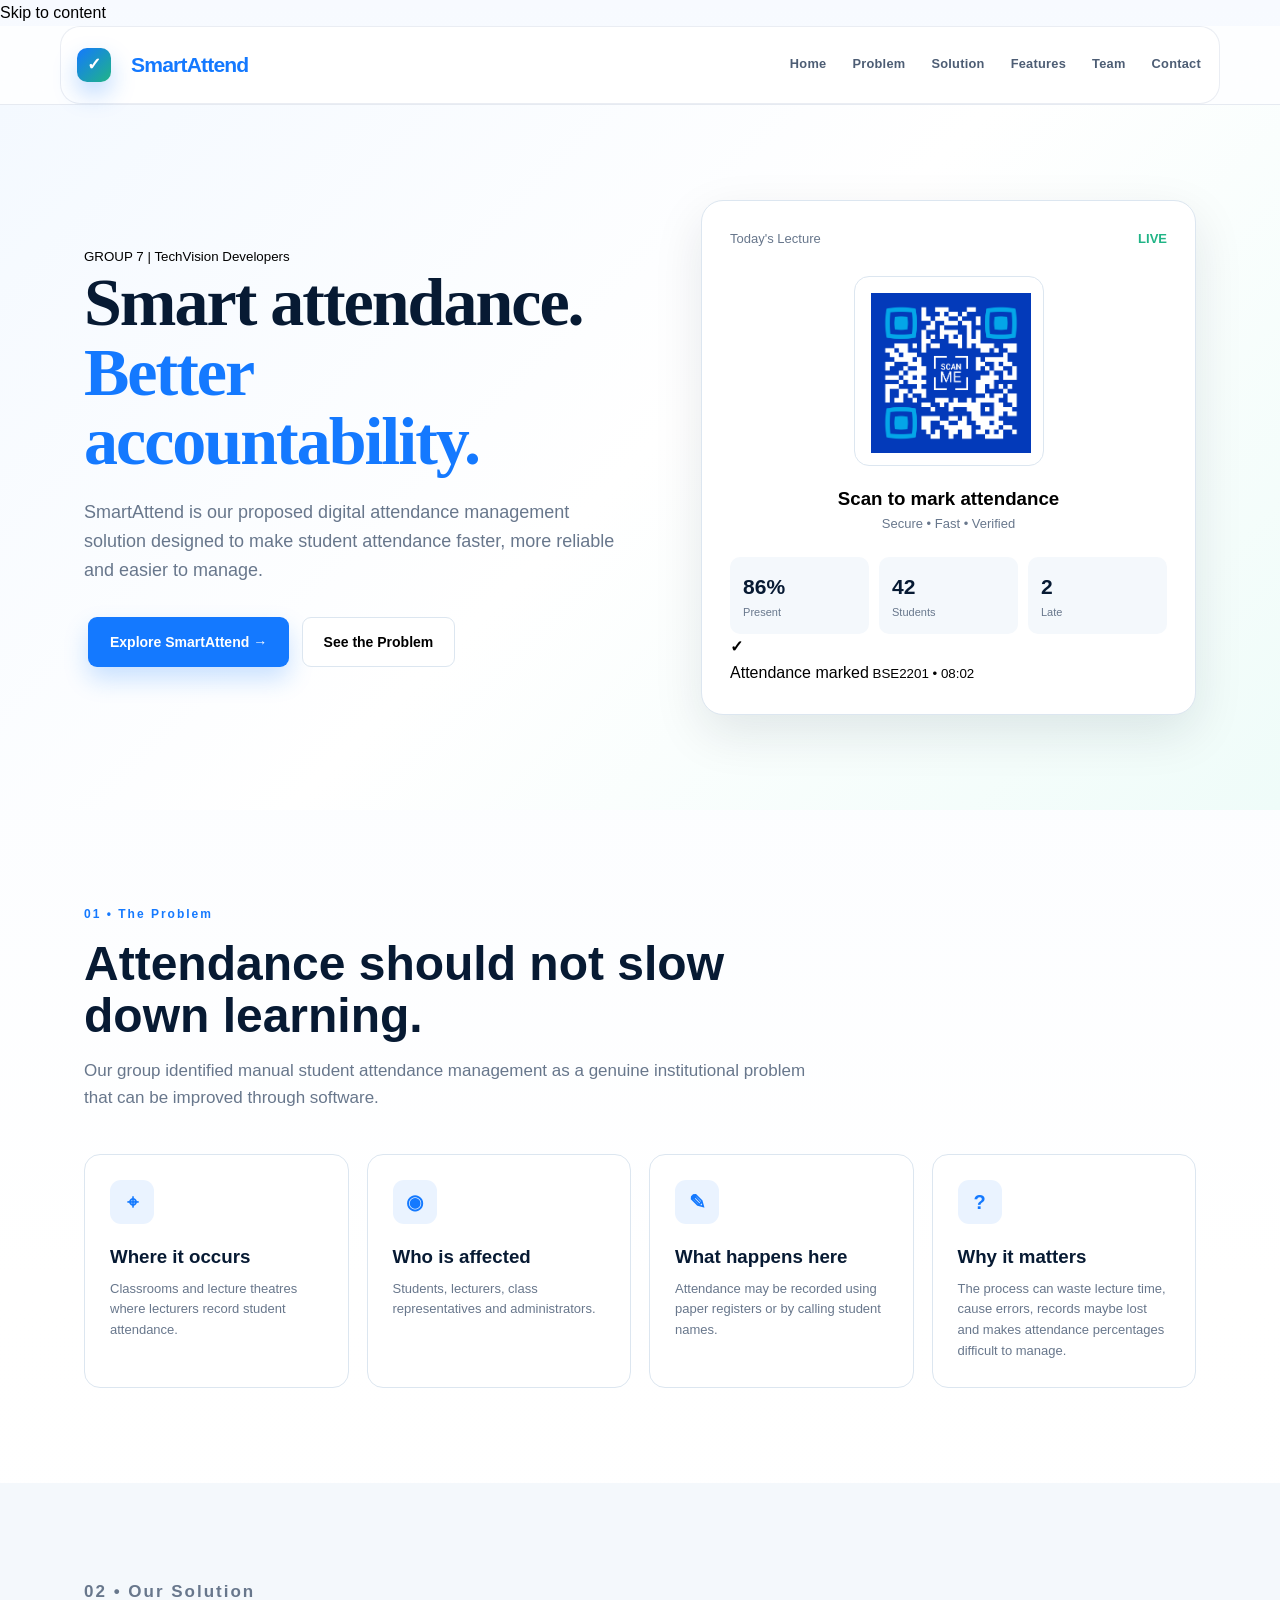
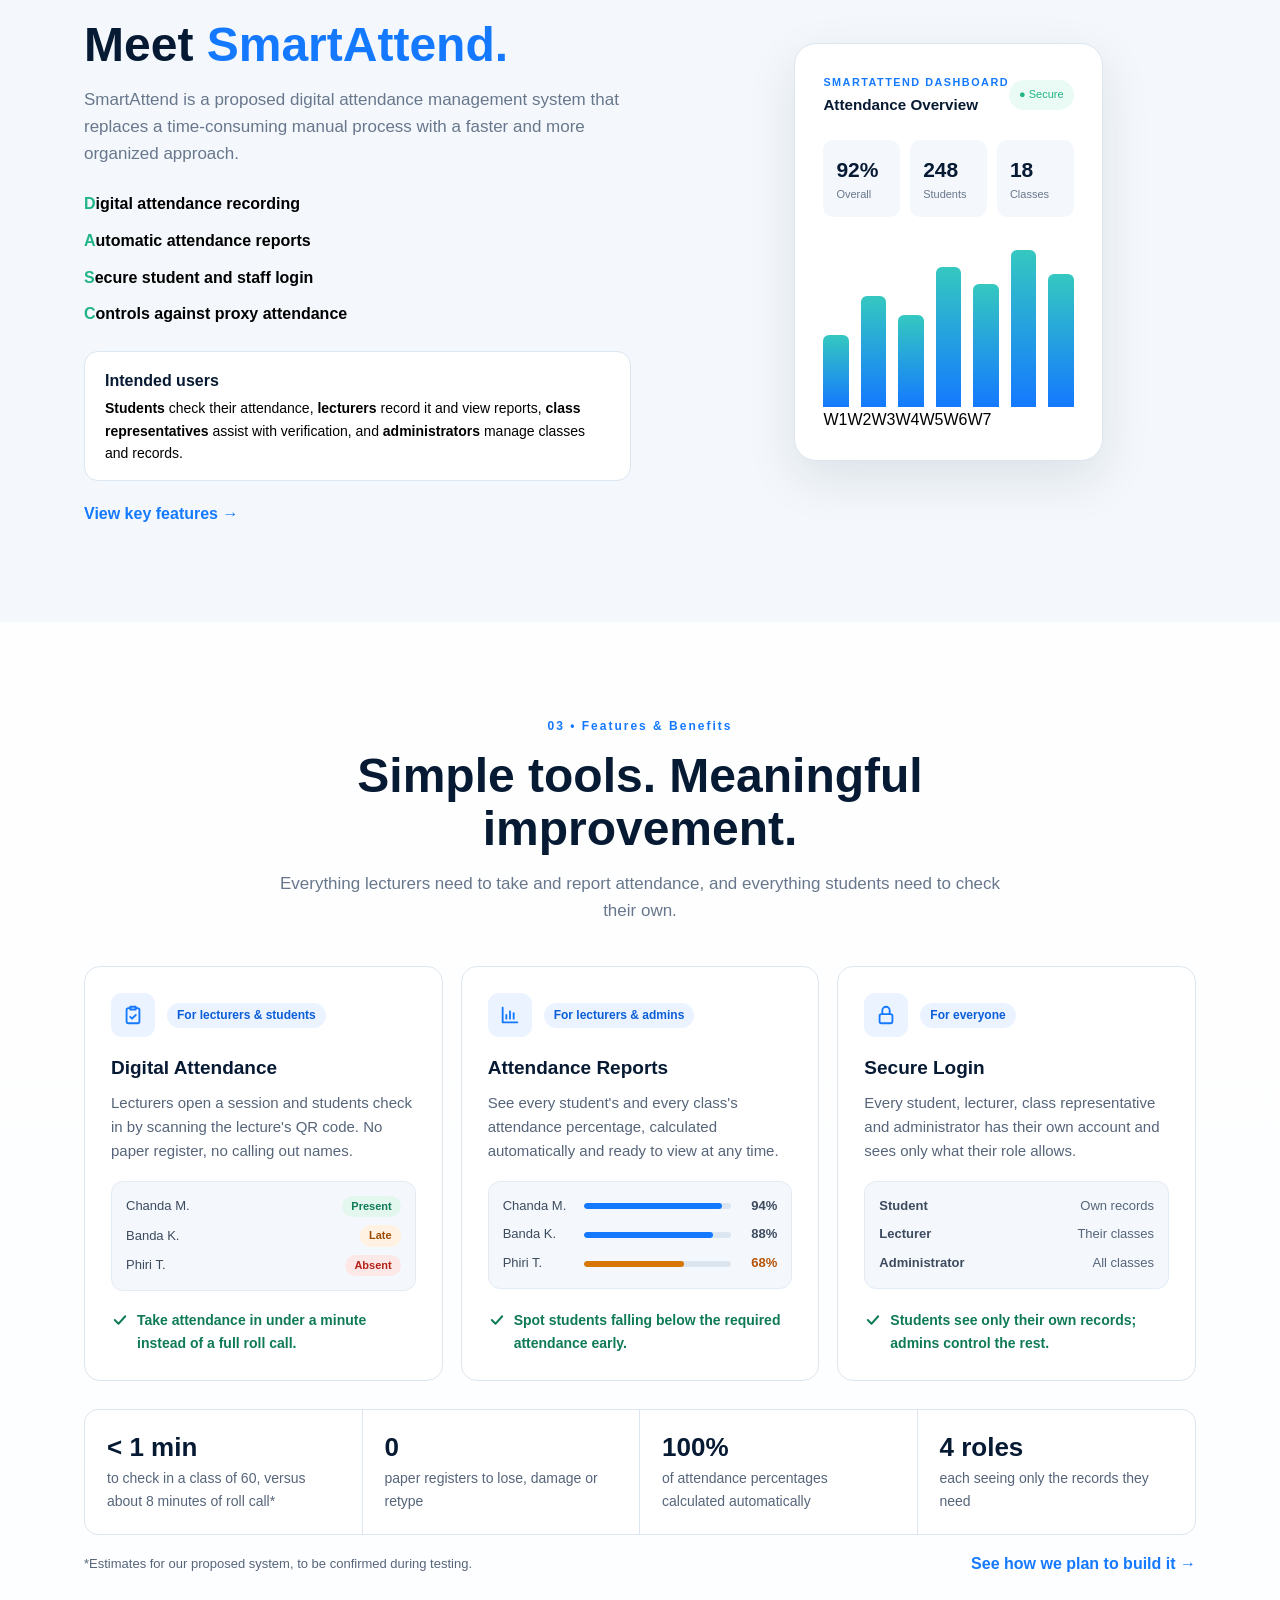
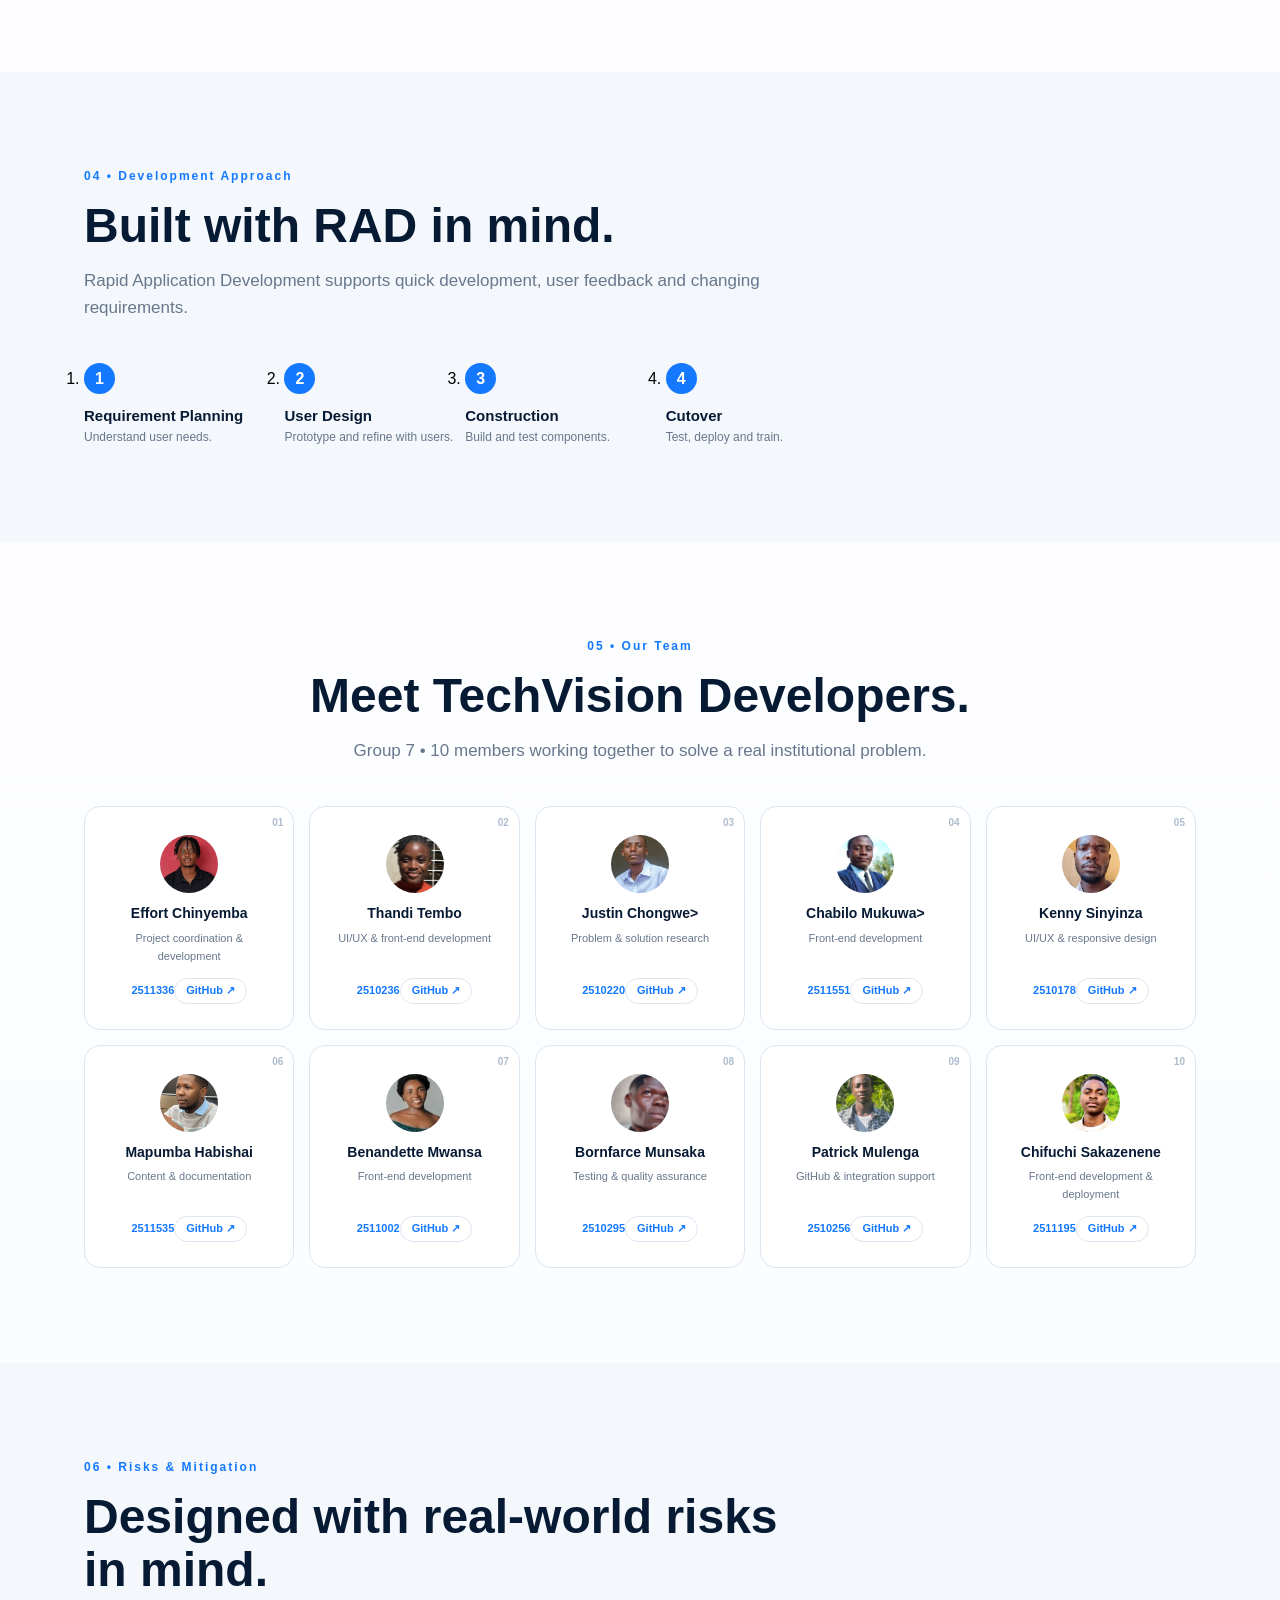
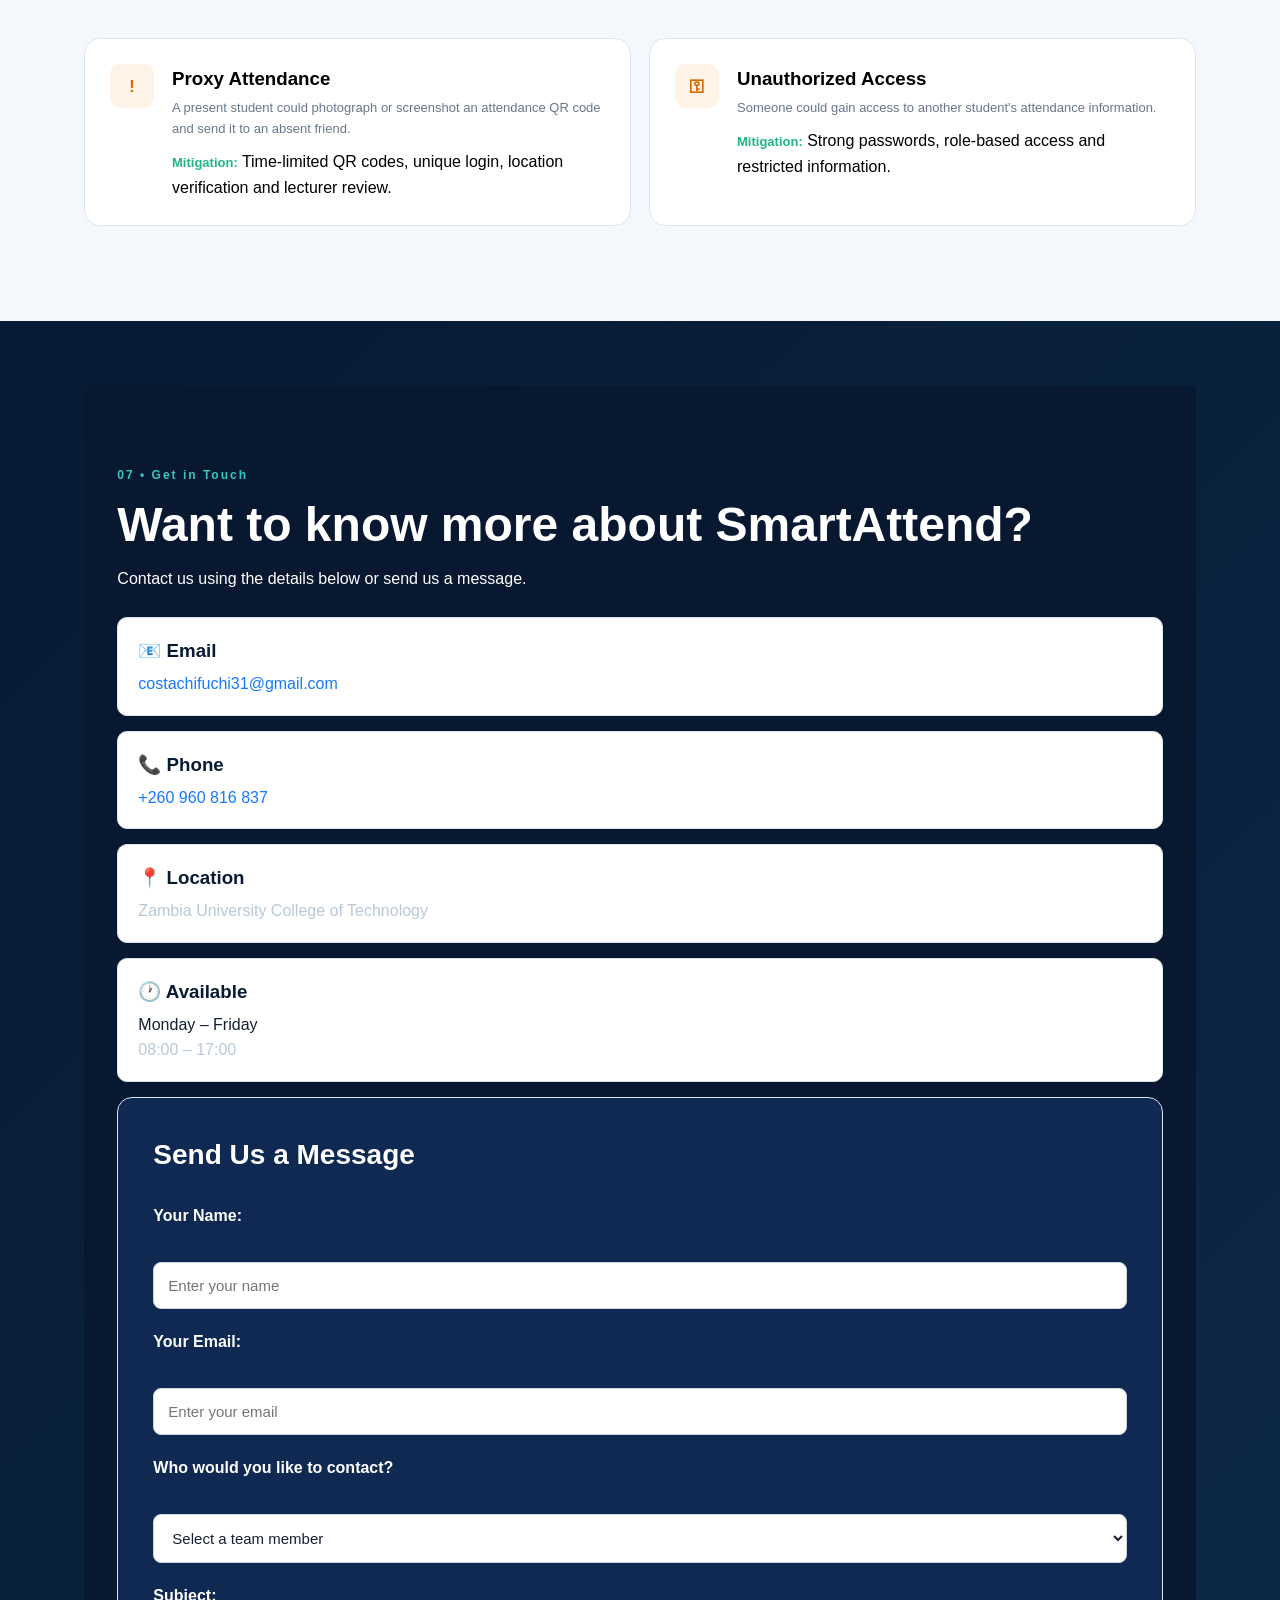
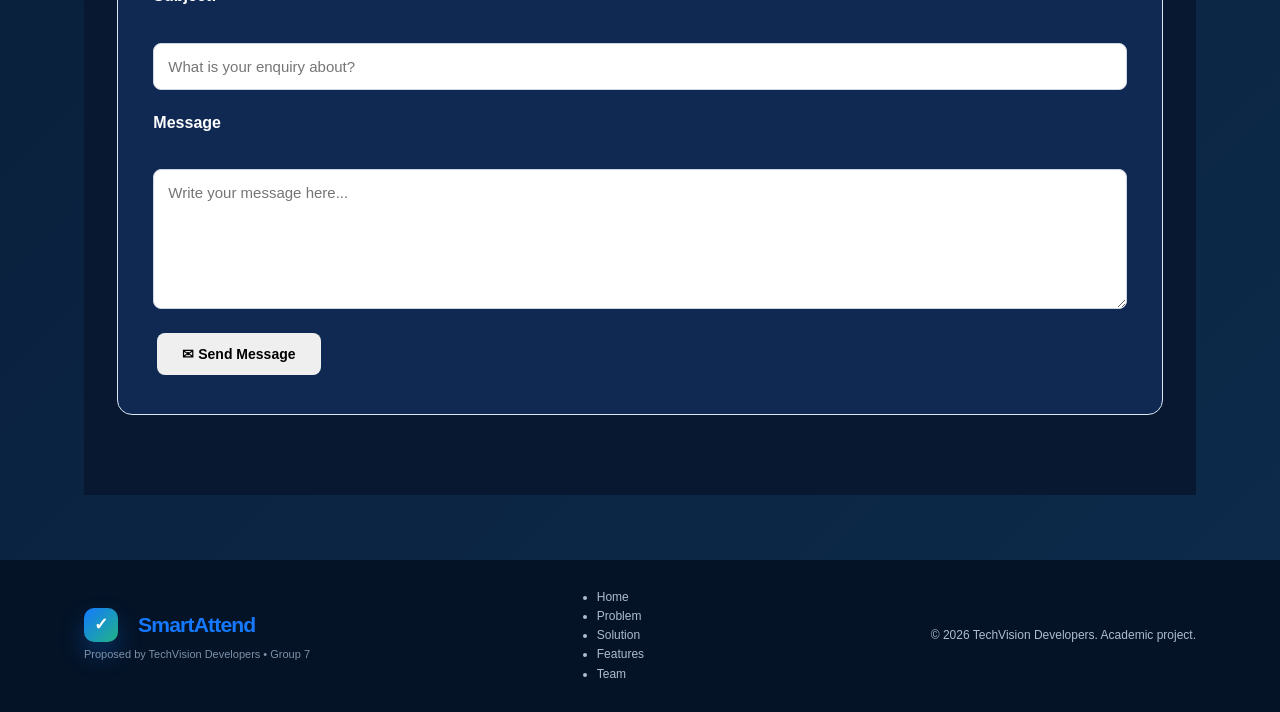
==== commit 1718174b: "Merge branch 'main' into scrum-14" ====
--- a/index.html
+++ b/index.html
@@ -4,7 +4,12 @@
   <meta charset="UTF-8">
   <meta name="viewport" content="width=device-width, initial-scale=1.0">
   <meta name="description" content="SmartAttend - proposed digital student attendance management system by TechVision Developers, Group 7.">
-  <title>SMARTATTEND | TechVision Developers</title>
+  <meta name="theme-color" content="#1462e6">
+  <title>SmartAttend | TechVision Developers</title>
+  <link rel="icon" href="data:image/svg+xml,%3Csvg xmlns='http://www.w3.org/2000/svg' viewBox='0 0 32 32'%3E%3Crect width='32' height='32' rx='8' fill='%231462e6'/%3E%3Cpath d='M9 16.5l4.5 4.5L23 11' stroke='white' stroke-width='3.2' fill='none' stroke-linecap='round' stroke-linejoin='round'/%3E%3C/svg%3E">
+  <link rel="preconnect" href="https://fonts.googleapis.com">
+  <link rel="preconnect" href="https://fonts.gstatic.com" crossorigin>
+  <link href="https://fonts.googleapis.com/css2?family=Plus+Jakarta+Sans:wght@400;500;600;700;800&display=swap" rel="stylesheet">
   <link rel="stylesheet" href="style.css">
   <style>
     .problem-grid .icon{width:54px;height:54px;border:1px solid rgba(20,121,255,.12);border-radius:15px;background:linear-gradient(145deg,#f0f6ff,#e8faf4);box-shadow:0 8px 18px rgba(7,26,51,.08)}
@@ -15,97 +20,338 @@
   </style>
 </head>
 <body>
+<a class="skip-link" href="#main">Skip to content</a>
+
 <header class="header">
   <nav class="nav container" aria-label="Main navigation">
-    <a class="logo" href="#home"><b>✓</b> Smart<span>Attend</span></a>
-    <button class="menu" aria-label="Toggle menu" aria-expanded="false">☰</button>
-    <ul class="nav-links">
-      <li><a href="#home">Home</a></li><li><a href="#problem">Problem</a></li>
-      <li><a href="#solution">Solution</a></li><li><a href="#features">Features</a></li>
-      <li><a href="#team">Team</a></li><li><a href="#contact">Contact</a></li>
+    <a class="logo" href="#home" aria-label="SmartAttend home"><b class="logo-mark" aria-hidden="true">✓</b><span class="logo-text">Smart<span>Attend</span></span></a>
+    <button class="menu" type="button" aria-label="Open menu" aria-expanded="false" aria-controls="nav-links"><span class="menu-bar"></span></button>
+    <ul class="nav-links" id="nav-links">
+      <li><a href="#home">Home</a></li>
+      <li><a href="#problem">Problem</a></li>
+      <li><a href="#solution">Solution</a></li>
+      <li><a href="#features">Features</a></li>
+      <li><a href="#team">Team</a></li>
+      <li><a class="nav-cta" href="#contact">Contact</a></li>
     </ul>
   </nav>
 </header>
-<main>
+
+<main id="main">
 <section id="home" class="hero">
   <div class="container hero-grid">
-    <div>
-      <p class="eyebrow">TECHVISION DEVELOPERS • GROUP 7</p>
+    <div class="hero-copy">
+      <p class="pill"><small>GROUP 7 | TechVision Developers</small></p>
       <h1>Smart attendance.<br><span>Better accountability.</span></h1>
       <p class="lead">SmartAttend is our proposed digital attendance management solution designed to make student attendance faster, more reliable and easier to manage.</p>
-      <a class="btn primary" href="#solution">Explore SmartAttend</a>
-      <a class="btn secondary" href="#problem">See the Problem</a>
-    </div>
-    <div class="mockup">
-      <div class="mock-head"><span>Today's Lecture</span><strong>● LIVE</strong></div>
-      <div class="qr"><i></i><i></i><i></i><i></i><em>✓</em><i></i><i></i><i></i><i></i></div>
-      <h3>Scan to mark attendance</h3><p>Secure • Fast • Verified</p>
+      <div class="btn-row">
+        <a class="btn primary" href="#solution">Explore SmartAttend →</a>
+        <a class="btn secondary" href="#problem">See the Problem</a>
+      </div>
+      
+    </div>
+    <div class="mockup" aria-label="Example attendance screen">
+      <div class="mock-head"><span>Today's Lecture</span><strong class="live">LIVE</strong></div>
+      <div class="qr"><img src="image/https_github_com_Costaonset_smartattend-landing-page.png" alt="Qr-scan code" height="160" width="160"></div>
+      <h3>Scan to mark attendance</h3>
+      <p>Secure • Fast • Verified</p>
       <div class="stats"><div><b>86%</b><small>Present</small></div><div><b>42</b><small>Students</small></div><div><b>2</b><small>Late</small></div></div>
-    </div>
+      <div class="float-badge" aria-hidden="true"><b>✓</b><div>Attendance marked<small>  BSE2201 • 08:02</small></div></div>
+    </div>
+
+</div>
   </div>
 </section>
 
 <section id="problem" class="section">
   <div class="container">
-    <div class="heading"><p class="eyebrow">01 • THE PROBLEM</p><h2>Attendance should not slow down learning.</h2><p>Our group identified manual student attendance management as a genuine institutional problem that can be improved through software.</p></div>
-    <div class="grid four problem-grid">
-      <article class="card"><b class="icon" aria-hidden="true"><svg viewBox="0 0 24 24" fill="none" stroke="currentColor" stroke-width="1.8" stroke-linecap="round" stroke-linejoin="round"><path d="M20 10c0 5-8 12-8 12S4 15 4 10a8 8 0 1 1 16 0Z"/><circle cx="12" cy="10" r="2.5"/></svg></b><h3>Where it occurs</h3><p>Classrooms and lecture rooms where lecturers record student attendance.</p></article>
-      <article class="card"><b class="icon" aria-hidden="true"><svg viewBox="0 0 24 24" fill="none" stroke="currentColor" stroke-width="1.8" stroke-linecap="round" stroke-linejoin="round"><path d="M16 21v-2a4 4 0 0 0-4-4H8a4 4 0 0 0-4 4v2"/><circle cx="10" cy="7" r="4"/><path d="M20 21v-2a4 4 0 0 0-3-3.87M16 3.13a4 4 0 0 1 0 7.75"/></svg></b><h3>Who is affected</h3><p>Students, lecturers, class representatives and school administrators.</p></article>
-      <article class="card"><b class="icon" aria-hidden="true"><svg viewBox="0 0 24 24" fill="none" stroke="currentColor" stroke-width="1.8" stroke-linecap="round" stroke-linejoin="round"><rect x="5" y="4" width="14" height="18" rx="2"/><path d="M9 4.5h6a1.5 1.5 0 0 0-1.5-1.5h-3A1.5 1.5 0 0 0 9 4.5ZM9 11h6M9 15h6M9 19h3"/></svg></b><h3>What happens now</h3><p>Attendance may be recorded using paper registers or by calling student names.</p></article>
-      <article class="card"><b class="icon" aria-hidden="true"><svg viewBox="0 0 24 24" fill="none" stroke="currentColor" stroke-width="1.8" stroke-linecap="round" stroke-linejoin="round"><path d="M10.3 3.9 2.5 17.4A2 2 0 0 0 4.2 20h15.6a2 2 0 0 0 1.7-2.6L13.7 3.9a2 2 0 0 0-3.4 0Z"/><path d="M12 9v4M12 17h.01"/></svg></b><h3>Why it matters</h3><p>The process can waste teaching time, cause errors, lose records and make attendance percentages difficult to manage.</p></article>
+    <div class="heading reveal"><p class="eyebrow">01 • The Problem</p><h2>Attendance should not slow down learning.</h2><p>Our group identified manual student attendance management as a genuine institutional problem that can be improved through software.</p></div>
+    <div class="grid four">
+      <article class="card reveal"><b class="icon" aria-hidden="true">⌖</b><h3>Where it occurs</h3><p>Classrooms and lecture theatres where lecturers record student attendance.</p></article>
+      <article class="card reveal"><b class="icon" aria-hidden="true">◉</b><h3>Who is affected</h3><p>Students, lecturers, class representatives and administrators.</p></article>
+      <article class="card reveal"><b class="icon" aria-hidden="true">✎</b><h3>What happens here</h3><p>Attendance may be recorded using paper registers or by calling student names.</p></article>
+      <article class="card reveal"><b class="icon" aria-hidden="true">?</b><h3>Why it matters</h3><p>The process can waste lecture time, cause errors, records maybe lost and makes attendance percentages difficult to manage.</p></article>
     </div>
   </div>
 </section>
 
 <section id="solution" class="section light">
   <div class="container split">
-    <div><p class="eyebrow">02 • OUR SOLUTION</p><h2>Meet <span>SmartAttend.</span></h2><p>SmartAttend is a proposed digital attendance management system that replaces a time-consuming manual process with a faster and more organized approach.</p>
-      <ul class="checks"><li>✓ Digital attendance recording</li><li>✓ Automatic attendance reports</li><li>✓ Secure student and staff login</li><li>✓ Controls against proxy attendance</li></ul>
+    <div class="split-copy reveal">
+      <p class="eyebrow">02 • Our Solution</p>
+      <h2>Meet <span>SmartAttend.</span></h2>
+      <p>SmartAttend is a proposed digital attendance management system that replaces a time-consuming manual process with a faster and more organized approach.</p>
+      <ul class="checks"><li>Digital attendance recording</li><li>Automatic attendance reports</li><li>Secure student and staff login</li><li>Controls against proxy attendance</li></ul>
       <div class="users"><h3>Intended users</h3><p><b>Students</b> check their attendance, <b>lecturers</b> record it and view reports, <b>class representatives</b> assist with verification, and <b>administrators</b> manage classes and records.</p></div>
       <a class="text-link" href="#features">View key features →</a>
     </div>
-    <div class="dashboard"><div class="dash-head"><div><small>SMARTATTEND DASHBOARD</small><h3>Attendance Overview</h3></div><span>● Secure</span></div><div class="dash-stats"><div><b>92%</b><small>Overall</small></div><div><b>248</b><small>Students</small></div><div><b>18</b><small>Classes</small></div></div><div class="bars"><i style="height:42%"></i><i style="height:65%"></i><i style="height:54%"></i><i style="height:82%"></i><i style="height:72%"></i><i style="height:92%"></i><i style="height:78%"></i></div></div>
+    <div class="dashboard reveal" aria-label="Example attendance dashboard">
+      <div class="dash-head"><div><small>SMARTATTEND DASHBOARD</small><h3>Attendance Overview</h3></div><span class="badge">● Secure</span></div>
+      <div class="dash-stats"><div><b>92%</b><small>Overall</small></div><div><b>248</b><small>Students</small></div><div><b>18</b><small>Classes</small></div></div>
+      <div class="bars" aria-hidden="true"><i style="height:42%"></i><i style="height:65%"></i><i style="height:54%"></i><i style="height:82%"></i><i style="height:72%"></i><i style="height:92%"></i><i style="height:78%"></i></div>
+      <div class="bar-labels" aria-hidden="true"><span>W1</span><span>W2</span><span>W3</span><span>W4</span><span>W5</span><span>W6</span><span>W7</span></div>
+    </div>
   </div>
 </section>
 
 <section id="features" class="section">
-  <div class="container"><div class="heading center"><p class="eyebrow">03 • FEATURES & BENEFITS</p><h2>Simple tools. Meaningful improvement.</h2><p>Three core features form the foundation of our proposed system.</p></div>
-    <div class="grid three">
-      <article class="feature"><small>01</small><b class="icon">✓</b><h3>Digital Attendance</h3><p>Lecturers can record student attendance electronically instead of relying on paper registers.</p><strong>Benefit: Saves time</strong></article>
-      <article class="feature featured"><small>02</small><b class="icon">▥</b><h3>Attendance Reports</h3><p>The system can calculate attendance percentages and provide reports for students and classes.</p><strong>Benefit: Better visibility</strong></article>
-      <article class="feature"><small>03</small><b class="icon">◉</b><h3>Secure Login</h3><p>Role-based accounts allow students and staff to access only authorized information.</p><strong>Benefit: Improved security</strong></article>
-    </div>
-    <div class="benefits"><div><b>Faster</b><span>Less time spent taking attendance</span></div><div><b>Accurate</b><span>Reduced manual errors</span></div><div><b>Accessible</b><span>Records easier to retrieve</span></div><div><b>Secure</b><span>Better control of data</span></div></div>
-  </div>
-</section>
-
-<section class="section light">
-  <div class="container"><div class="heading"><p class="eyebrow">04 • DEVELOPMENT APPROACH</p><h2>Built with RAD in mind.</h2><p>Rapid Application Development supports quick development, user feedback and changing requirements.</p></div>
-    <div class="rad"><div><b>1</b><h3>Requirement Planning</h3><p>Understand user needs.</p></div><span>→</span><div><b>2</b><h3>User Design</h3><p>Prototype and refine with users.</p></div><span>→</span><div><b>3</b><h3>Construction</h3><p>Build and test components.</p></div><span>→</span><div><b>4</b><h3>Cutover</h3><p>Test, deploy and train.</p></div></div>
-  </div>
-</section>
-
-<section id="team" class="section"><div class="container"><div class="heading center"><p class="eyebrow">05 • OUR TEAM</p><h2>Meet TechVision Developers.</h2><p>Group 7 • 10 members working together to solve a real institutional problem.</p></div>
-  <div class="team">
-    <article><b>01</b><div>EC</div><h3>Effort Chinyemba</h3><p>Project coordination & development</p><small>2511336</small><a class="gh" href="https://github.com/chinyembajr" target="_blank" rel="noopener">GitHub ↗</a></article>
-    <article><b>02</b><div>TT</div><h3>Thandiwe Tembo</h3><p>UI/UX & front-end development</p><small>2510236</small><a class="gh" href="https://github.com/thandiwetembo204-bot" target="_blank" rel="noopener">GitHub ↗</a></article>
-    <article><b>03</b><div>JC</div><h3>Justin Chongwe</h3><p>Problem & solution research</p><small>2510220</small><a class="gh" href="https://github.com/Justinchongwe243-lab" target="_blank" rel="noopener">GitHub ↗</a></article>
-    <article><b>04</b><div>CM</div><h3>Chabilo Mukuwa</h3><p>Front-end development</p><small>2511551</small><a class="gh" href="https://github.com/Chabilomukuwa" target="_blank" rel="noopener">GitHub ↗</a></article>
-    <article><b>05</b><div>KS</div><h3>Kenny Sinyinza</h3><p>UI/UX & responsive design</p><small>2510178</small><a class="gh" href="https://github.com/kenniesinyinza" target="_blank" rel="noopener">GitHub ↗</a></article>
-    <article><b>06</b><div>MH</div><h3>Mapumba Habishai</h3><p>Content & documentation</p><small>2511535</small><a class="gh" href="https://github.com/abishaimapumba" target="_blank" rel="noopener">GitHub ↗</a></article>
-    <article><b>07</b><div>BM</div><h3>Benandette Mwansa</h3><p>Front-end development</p><small>2511002</small><a class="gh" href="https://github.com/mwansabenandette" target="_blank" rel="noopener">GitHub ↗</a></article>
-    <article><b>08</b><div>BM</div><h3>Bornfarce Munsaka</h3><p>Testing & quality assurance</p><small>2510295</small><a class="gh" href="https://github.com/bornfacemunsaka1-lab" target="_blank" rel="noopener">GitHub ↗</a></article>
-    <article><b>09</b><div>PM</div><h3>Patrick Mulenga</h3><p>GitHub & integration support</p><small>2510256</small><a class="gh" href="https://github.com/Patrick25-maps" target="_blank" rel="noopener">GitHub ↗</a></article>
-    <article><b>10</b><div>CS</div><h3>Chifuchi Sakazenene</h3><p>Front-end development & deployment</p><small>2511195</small><a class="gh" href="https://github.com/costaonset" target="_blank" rel="noopener">GitHub ↗</a></article>
-  </div>
-</div></section>
-
-<section class="section light"><div class="container"><div class="heading"><p class="eyebrow">06 • RISKS & MITIGATION</p><h2>Designed with real-world risks in mind.</h2></div><div class="risks"><article><b>!</b><div><h3>Proxy Attendance</h3><p>A present student could photograph or screenshot an attendance QR code and send it to an absent friend.</p><strong>Mitigation:</strong> Time-limited QR codes, unique login, location verification and lecturer review.</div></article><article><b>🔒</b><div><h3>Unauthorized Access</h3><p>Someone could gain access to another student's attendance information.</p><strong>Mitigation:</strong> Strong passwords, role-based access and restricted information.</div></article></div></div></section>
-
-<section id="contact" class="cta"><div class="container cta-inner"><div><p class="eyebrow">07 • GET IN TOUCH</p><h2>Want to know more about SmartAttend?</h2><p>Contact TechVision Developers for enquiries about our proposed system.</p></div><a class="btn white" href="mailto:costachifuchi31@gmail.com?subject=SmartAttend%20Enquiry%20-%20TechVision%20Developers">Contact the Team →</a></div></section>
-<section id="contact-details" class="contact"><div class="container"><h2>Contact TechVision Developers</h2><p>Have a question about the team or the proposed SmartAttend system? Send us an email and we will respond.</p><a class="btn primary" href="mailto:costachifuchi31@gmail.com?subject=SmartAttend%20Enquiry%20-%20TechVision%20Developers">✉ Email the team</a></div></section>
+  <div class="container">
+    <div class="heading center reveal"><p class="eyebrow">03 • Features &amp; Benefits</p><h2>Simple tools. Meaningful improvement.</h2><p>Everything lecturers need to take and report attendance, and everything students need to check their own.</p></div>
+    <div class="fb-grid">
+      <article class="feature reveal">
+        <div class="fb-top"><span class="icon"><svg viewBox="0 0 24 24" fill="none" stroke="currentColor" stroke-width="2" stroke-linecap="round" stroke-linejoin="round" aria-hidden="true" focusable="false"><path d="M9 3h6v3H9z"/><path d="M15 4.5h2a2 2 0 0 1 2 2V19a2 2 0 0 1-2 2H7a2 2 0 0 1-2-2V6.5a2 2 0 0 1 2-2h2"/><path d="m9 14 2 2 4-4"/></svg></span><span class="fb-tag">For lecturers &amp; students</span></div>
+        <h3>Digital Attendance</h3>
+        <p>Lecturers open a session and students check in by scanning the lecture's QR code. No paper register, no calling out names.</p>
+        <div class="fb-preview" aria-hidden="true">
+          <ul class="fb-rows"><li><span>Chanda M.</span><em class="fb-chip ok">Present</em></li><li><span>Banda K.</span><em class="fb-chip late">Late</em></li><li><span>Phiri T.</span><em class="fb-chip no">Absent</em></li></ul>
+        </div>
+        <p class="fb-benefit"><svg viewBox="0 0 24 24" fill="none" stroke="currentColor" stroke-width="2.5" stroke-linecap="round" stroke-linejoin="round" aria-hidden="true" focusable="false"><path d="m5 12 5 5 9-10"/></svg>Take attendance in under a minute instead of a full roll call.</p>
+      </article>
+      <article class="feature reveal">
+        <div class="fb-top"><span class="icon"><svg viewBox="0 0 24 24" fill="none" stroke="currentColor" stroke-width="2" stroke-linecap="round" stroke-linejoin="round" aria-hidden="true" focusable="false"><path d="M4 4v16h16"/><path d="M8 16v-4"/><path d="M12 16V8"/><path d="M16 16v-6"/></svg></span><span class="fb-tag">For lecturers &amp; admins</span></div>
+        <h3>Attendance Reports</h3>
+        <p>See every student's and every class's attendance percentage, calculated automatically and ready to view at any time.</p>
+        <div class="fb-preview" aria-hidden="true">
+          <ul class="fb-bars"><li><span>Chanda M.</span><span class="fb-bar"><i style="width:94%"></i></span><b>94%</b></li><li><span>Banda K.</span><span class="fb-bar"><i style="width:88%"></i></span><b>88%</b></li><li class="risk"><span>Phiri T.</span><span class="fb-bar"><i style="width:68%"></i></span><b>68%</b></li></ul>
+        </div>
+        <p class="fb-benefit"><svg viewBox="0 0 24 24" fill="none" stroke="currentColor" stroke-width="2.5" stroke-linecap="round" stroke-linejoin="round" aria-hidden="true" focusable="false"><path d="m5 12 5 5 9-10"/></svg>Spot students falling below the required attendance early.</p>
+      </article>
+      <article class="feature reveal">
+        <div class="fb-top"><span class="icon"><svg viewBox="0 0 24 24" fill="none" stroke="currentColor" stroke-width="2" stroke-linecap="round" stroke-linejoin="round" aria-hidden="true" focusable="false"><rect x="5" y="11" width="14" height="10" rx="2"/><path d="M8 11V7a4 4 0 0 1 8 0v4"/></svg></span><span class="fb-tag">For everyone</span></div>
+        <h3>Secure Login</h3>
+        <p>Every student, lecturer, class representative and administrator has their own account and sees only what their role allows.</p>
+        <div class="fb-preview" aria-hidden="true">
+          <ul class="fb-roles"><li><b>Student</b><span>Own records</span></li><li><b>Lecturer</b><span>Their classes</span></li><li><b>Administrator</b><span>All classes</span></li></ul>
+        </div>
+        <p class="fb-benefit"><svg viewBox="0 0 24 24" fill="none" stroke="currentColor" stroke-width="2.5" stroke-linecap="round" stroke-linejoin="round" aria-hidden="true" focusable="false"><path d="m5 12 5 5 9-10"/></svg>Students see only their own records; admins control the rest.</p>
+      </article>
+    </div>
+    <ul class="outcomes reveal">
+      <li><strong>&lt; 1 min</strong><span>to check in a class of 60, versus about 8 minutes of roll call*</span></li>
+      <li><strong>0</strong><span>paper registers to lose, damage or retype</span></li>
+      <li><strong>100%</strong><span>of attendance percentages calculated automatically</span></li>
+      <li><strong>4 roles</strong><span>each seeing only the records they need</span></li>
+    </ul>
+    <div class="fb-foot"><p class="fb-note">*Estimates for our proposed system, to be confirmed during testing.</p><a class="text-link" href="#approach">See how we plan to build it →</a></div>
+  </div>
+</section>
+
+<section id="approach" class="section light">
+  <div class="container">
+    <div class="heading reveal"><p class="eyebrow">04 • Development Approach</p><h2>Built with RAD in mind.</h2><p>Rapid Application Development supports quick development, user feedback and changing requirements.</p></div>
+    <ol class="rad">
+      <li class="reveal"><b>1</b><h3>Requirement Planning</h3><p>Understand user needs.</p></li>
+      <li class="reveal"><b>2</b><h3>User Design</h3><p>Prototype and refine with users.</p></li>
+      <li class="reveal"><b>3</b><h3>Construction</h3><p>Build and test components.</p></li>
+      <li class="reveal"><b>4</b><h3>Cutover</h3><p>Test, deploy and train.</p></li>
+    </ol>
+  </div>
+</section>
+
+<section id="team" class="section">
+  <div class="container">
+    <div class="heading center reveal"><p class="eyebrow">05 • Our Team</p><h2>Meet TechVision Developers.</h2><p>Group 7 • 10 members working together to solve a real institutional problem.</p></div>
+    <div class="team">
+      <article class="reveal"><b>01</b><div class="avatar" aria-hidden="true"><img src="image/effort.jpg"></div><h3>Effort Chinyemba</h3><p>Project coordination &amp; development</p><small>2511336</small><a class="gh" href="https://github.com/chinyembajr" target="_blank" rel="noopener" aria-label="Effort Chinyemba on GitHub">GitHub ↗</a></article>
+      <article class="reveal"><b>02</b><div class="avatar" aria-hidden="true"><img src="image/TT.jpeg"></div><h3>Thandi Tembo</h3><p>UI/UX &amp; front-end development</p><small>2510236</small><a class="gh" href="https://github.com/thandiwetembo204-bot" target="_blank" rel="noopener" aria-label="Thandiwe Tembo on GitHub">GitHub ↗</a></article>
+      <article class="reveal"><b>03</b><div class="avatar" aria-hidden="true"><img src="image/JC.jpeg"></div><h3>Justin Chongwe></h3><p>Problem &amp; solution research</p><small>2510220</small><a class="gh" href="https://github.com/Justinchongwe243-lab" target="_blank" rel="noopener" aria-label="Justin Chongwe on GitHub">GitHub ↗</a></article>
+      <article class="reveal"><b>04</b><div class="avatar" aria-hidden="true"><img src="image/CM.jpeg"></div><h3>Chabilo Mukuwa></h3><p>Front-end development</p><small>2511551</small><a class="gh" href="https://github.com/Chabilomukuwa" target="_blank" rel="noopener" aria-label="Chabilo Mukuwa on GitHub">GitHub ↗</a></article>
+      <article class="reveal"><b>05</b><div class="avatar" aria-hidden="true"><img src="image/KS.jpeg"></div><h3>Kenny Sinyinza</h3><p>UI/UX &amp; responsive design</p><small>2510178</small><a class="gh" href="https://github.com/kenniesinyinza" target="_blank" rel="noopener" aria-label="Kenny Sinyinza on GitHub">GitHub ↗</a></article>
+      <article class="reveal"><b>06</b><div class="avatar" aria-hidden="true"><img src="image/MH.jpeg"></div><h3>Mapumba Habishai</h3><p>Content &amp; documentation</p><small>2511535</small><a class="gh" href="https://github.com/abishaimapumba" target="_blank" rel="noopener" aria-label="Mapumba Habishai on GitHub">GitHub ↗</a></article>
+      <article class="reveal"><b>07</b><div class="avatar" aria-hidden="true"><img src="image/BMwnasa.jpeg"></div><h3>Benandette Mwansa</h3><p>Front-end development</p><small>2511002</small><a class="gh" href="https://github.com/mwansabenandette" target="_blank" rel="noopener" aria-label="Benandette Mwansa on GitHub">GitHub ↗</a></article>
+      <article class="reveal"><b>08</b><div class="avatar" aria-hidden="true"><img src="image/BM.jpeg"></div><h3>Bornfarce Munsaka</h3><p>Testing &amp; quality assurance</p><small>2510295</small><a class="gh" href="https://github.com/bornfacemunsaka1-lab" target="_blank" rel="noopener" aria-label="Bornfarce Munsaka on GitHub">GitHub ↗</a></article>
+      <article class="reveal"><b>09</b><div class="avatar" aria-hidden="true"><img src="image/PM.jpeg"></div><h3>Patrick Mulenga</h3><p>GitHub &amp; integration support</p><small>2510256</small><a class="gh" href="https://github.com/Patrick25-maps" target="_blank" rel="noopener" aria-label="Patrick Mulenga on GitHub">GitHub ↗</a></article>
+      <article class="reveal"><b>10</b><div class="avatar" aria-hidden="true"><img src="image/CS.jpeg"></div><h3>Chifuchi Sakazenene</h3><p>Front-end development &amp; deployment</p><small>2511195</small><a class="gh" href="https://github.com/costaonset" target="_blank" rel="noopener" aria-label="Chifuchi Sakazenene on GitHub">GitHub ↗</a></article>
+    </div>
+  </div>
+</section>
+
+<section id="risks" class="section light">
+  <div class="container">
+    <div class="heading reveal"><p class="eyebrow">06 • Risks &amp; Mitigation</p><h2>Designed with real-world risks in mind.</h2></div>
+    <div class="risks">
+      <article class="reveal"><b aria-hidden="true">!</b><div><h3>Proxy Attendance</h3><p>A present student could photograph or screenshot an attendance QR code and send it to an absent friend.</p><div class="mitigation"><strong>Mitigation:</strong> Time-limited QR codes, unique login, location verification and lecturer review.</div></div></article>
+      <article class="reveal"><b aria-hidden="true">⚿</b><div><h3>Unauthorized Access</h3><p>Someone could gain access to another student's attendance information.</p><div class="mitigation"><strong>Mitigation:</strong> Strong passwords, role-based access and restricted information.</div></div></article>
+    </div>
+  </div>
+</section>
+
+<section id="contact" class="section cta">
+  <div class="container">
+    <div class="cta-inner reveal">
+      <section id="contact" class="contact-section">
+
+  <div class="container">
+
+    <!-- CONTACT HEADING -->
+    <div class="contact-heading">
+      <p class="eyebrow">07 • Get in Touch</p>
+      <h2>Want to know more about SmartAttend?</h2>
+      <p>Contact us using the details below or send us a message.</p><br>
+    </div>
+
+
+    <!-- CONTACT DETAILS -->
+    <div class="contact-details">
+
+      <div class="contact-card">
+        <h3>📧 Email</h3>
+        <p>
+          <a href="mailto:costachifuchi31@gmail.com">
+            costachifuchi31@gmail.com
+          </a>
+        </p>
+      </div>
+
+      <div class="contact-card">
+        <h3>📞 Phone</h3>
+        <p>
+          <a href="tel:+260960816837">
+            +260 960 816 837
+          </a>
+        </p>
+      </div>
+
+      <div class="contact-card">
+        <h3>📍 Location</h3>
+        <p>
+          Zambia University College of Technology
+        </p>
+      </div>
+
+      <div class="contact-card">
+        <h3>🕐 Available</h3>
+        <p>Monday – Friday</p>
+        <p>08:00 – 17:00</p>
+      </div>
+
+    </div>
+
+
+    <!-- CONTACT FORM -->
+    <div class="contact-form">
+
+      <h3>Send Us a Message</h3>
+
+      <form>
+
+        <!-- NAME -->
+        <div class="form-group">
+          <label for="name">Your Name:</label><br>
+          <input
+            type="text"
+            id="name"
+            name="name"
+            placeholder="Enter your name"
+            required>
+        </div>
+
+
+        <!-- EMAIL -->
+        <div class="form-group">
+          <label for="email">Your Email:</label><br>
+          <input
+            type="email"
+            id="email"
+            name="email"
+            placeholder="Enter your email"
+            required>
+        </div>
+
+
+        <!-- WHO TO CONTACT -->
+        <div class="form-group">
+
+          <label for="team-member">Who would you like to contact?</label><br>
+
+          <select id="team-member" name="team-member" required>
+
+            <option value="">Select a team member</option>
+
+            <option value="project-leader">
+              Project Leader
+            </option>
+
+            <option value="developer">
+              Web Developer
+            </option>
+
+            <option value="designer">
+              UI/UX Designer
+            </option>
+
+            <option value="documentation">
+              Documentation Team
+            </option>
+
+            <option value="general">
+              General Enquiry
+            </option>
+
+          </select>
+
+        </div>
+
+
+        <!-- SUBJECT -->
+        <div class="form-group">
+
+          <label for="subject">Subject:</label><br>
+
+          <input
+            type="text"
+            id="subject"
+            name="subject"
+            placeholder="What is your enquiry about?"
+            required>
+
+        </div>
+
+
+        <!-- MESSAGE -->
+        <div class="form-group">
+
+          <label for="message">Message</label><br>
+
+          <textarea
+            id="message"
+            name="message"
+            rows="6"
+            placeholder="Write your message here..."
+            required></textarea>
+
+        </div>
+
+
+        <!-- SEND BUTTON -->
+        <button type="submit" class="btn">
+          ✉ Send Message
+        </button>
+
+      </form>
+
+    </div>
+
+
+    
+    </div>
+  </div>
+</section>
 </main>
-<footer><div class="container footer"><div class="logo">✓ Smart<span>Attend</span><small>Proposed by TechVision Developers • Group 7</small></div><p>© 2026 TechVision Developers. Academic project.</p></div></footer>
+
+<footer>
+  <div class="container footer">
+    <div><a class="logo" href="#home"><b class="logo-mark" aria-hidden="true">✓</b><span class="logo-text">Smart<span>Attend</span></span></a><small>Proposed by TechVision Developers • Group 7</small></div>
+    <ul class="footer-links">
+      <li><a href="#home">Home</a></li>
+      <li><a href="#problem">Problem</a></li>
+      <li><a href="#solution">Solution</a></li>
+      <li><a href="#features">Features</a></li>
+      <li><a href="#team">Team</a></li>
+    </ul>
+    <p>© 2026 TechVision Developers. Academic project.</p>
+  </div>
+</footer>
 <script src="script.js"></script>
 </body>
 </html>
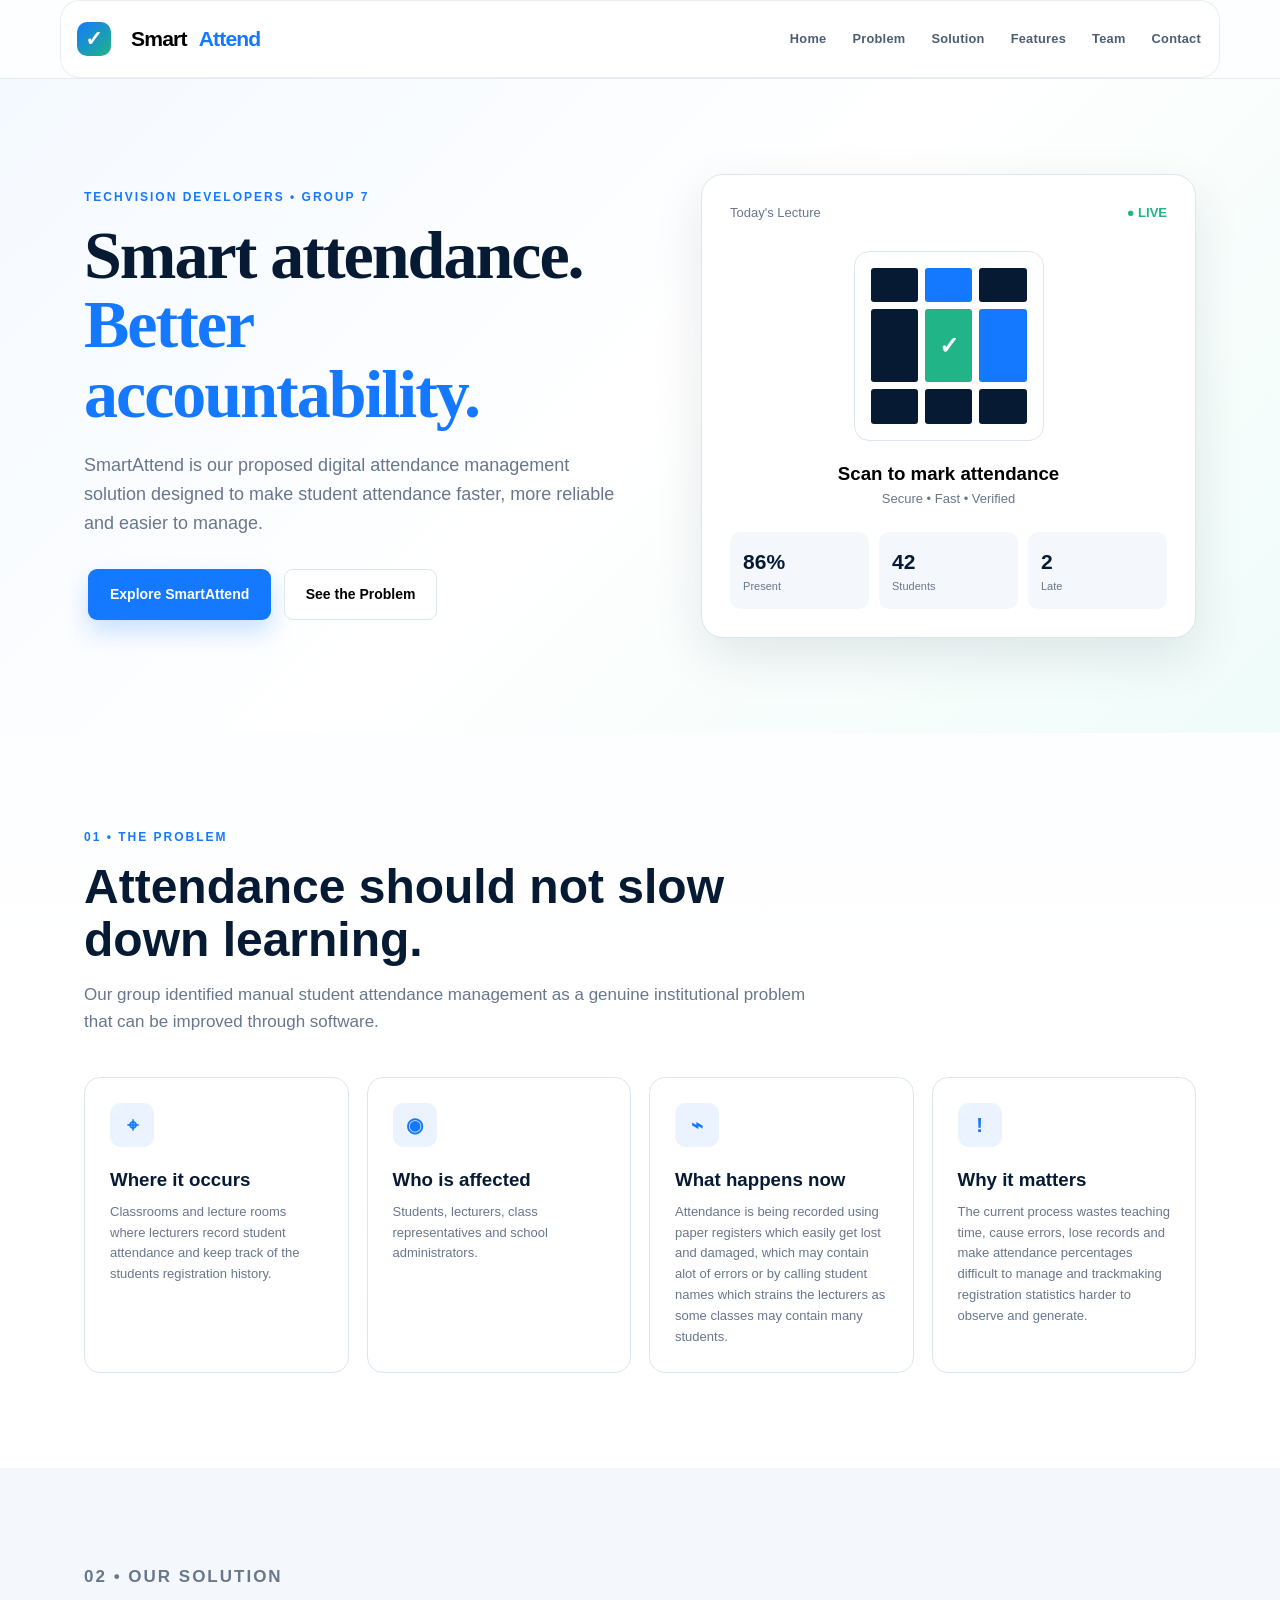
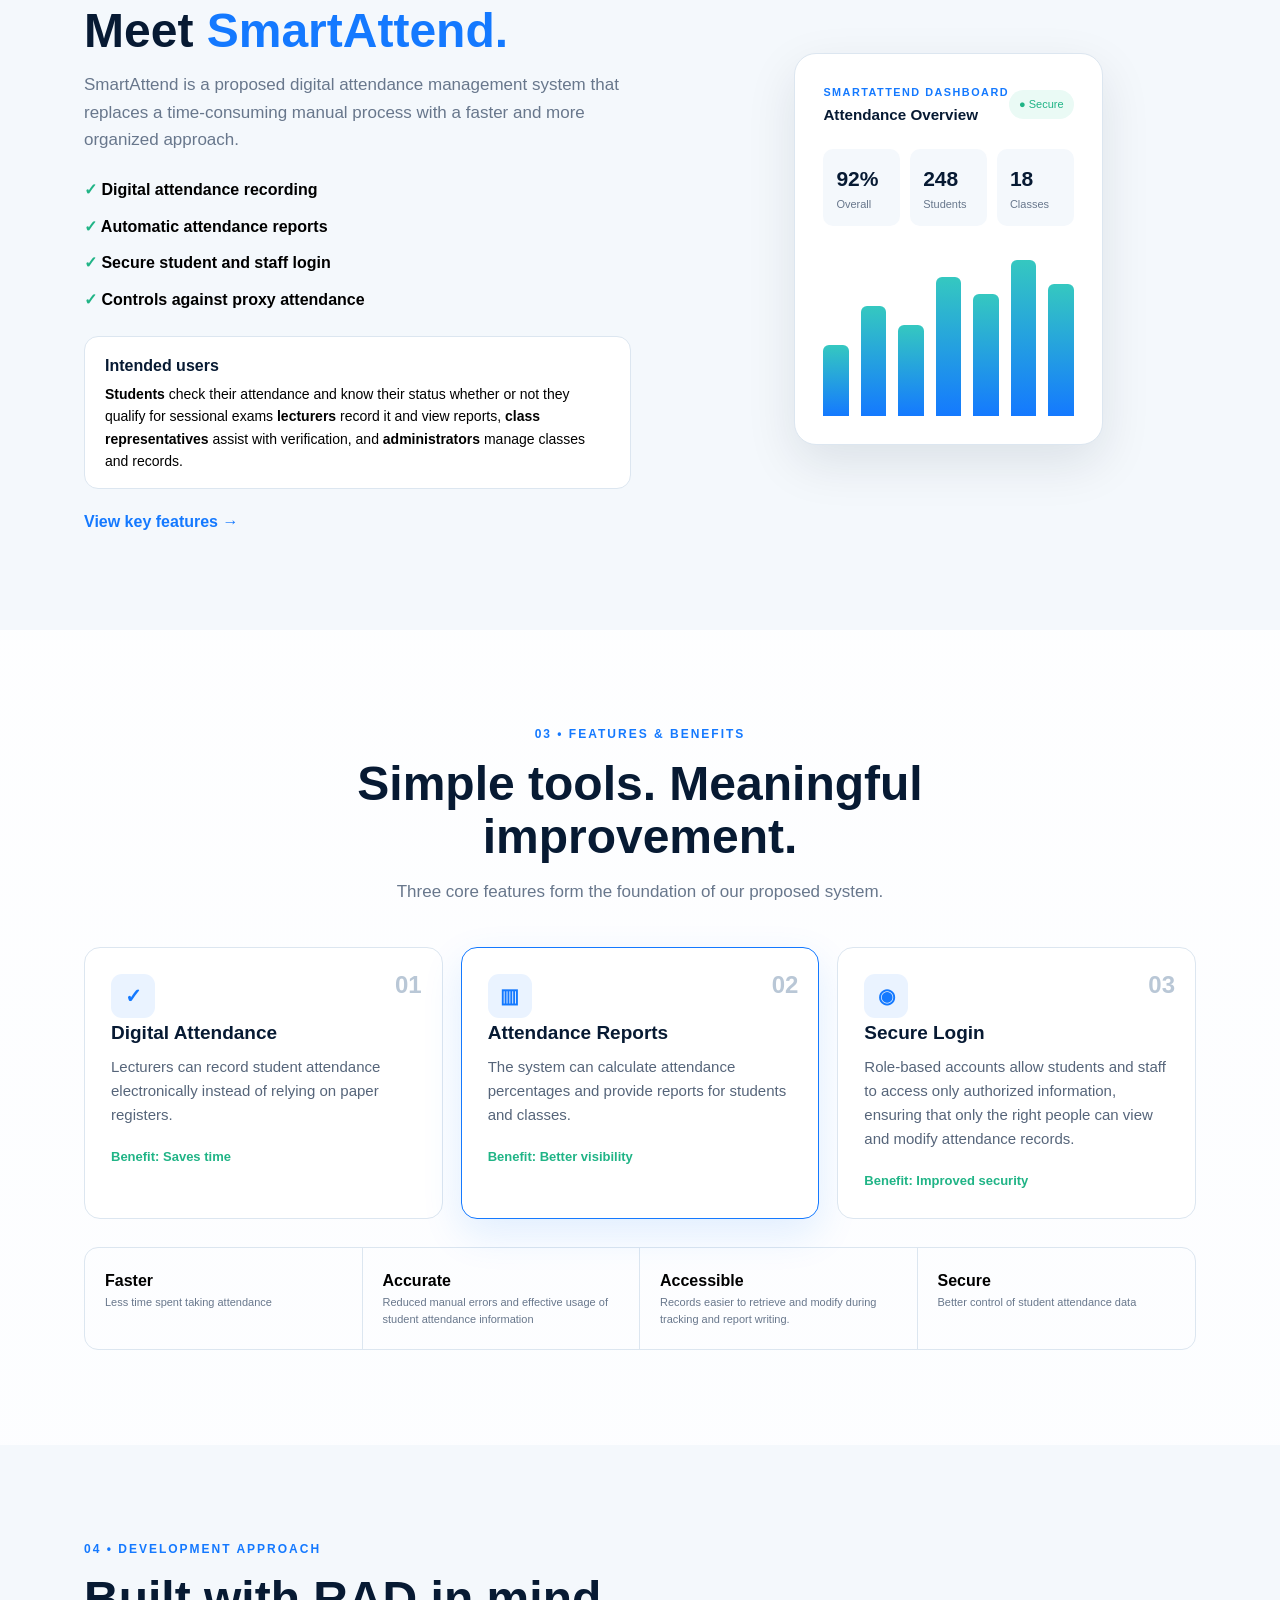
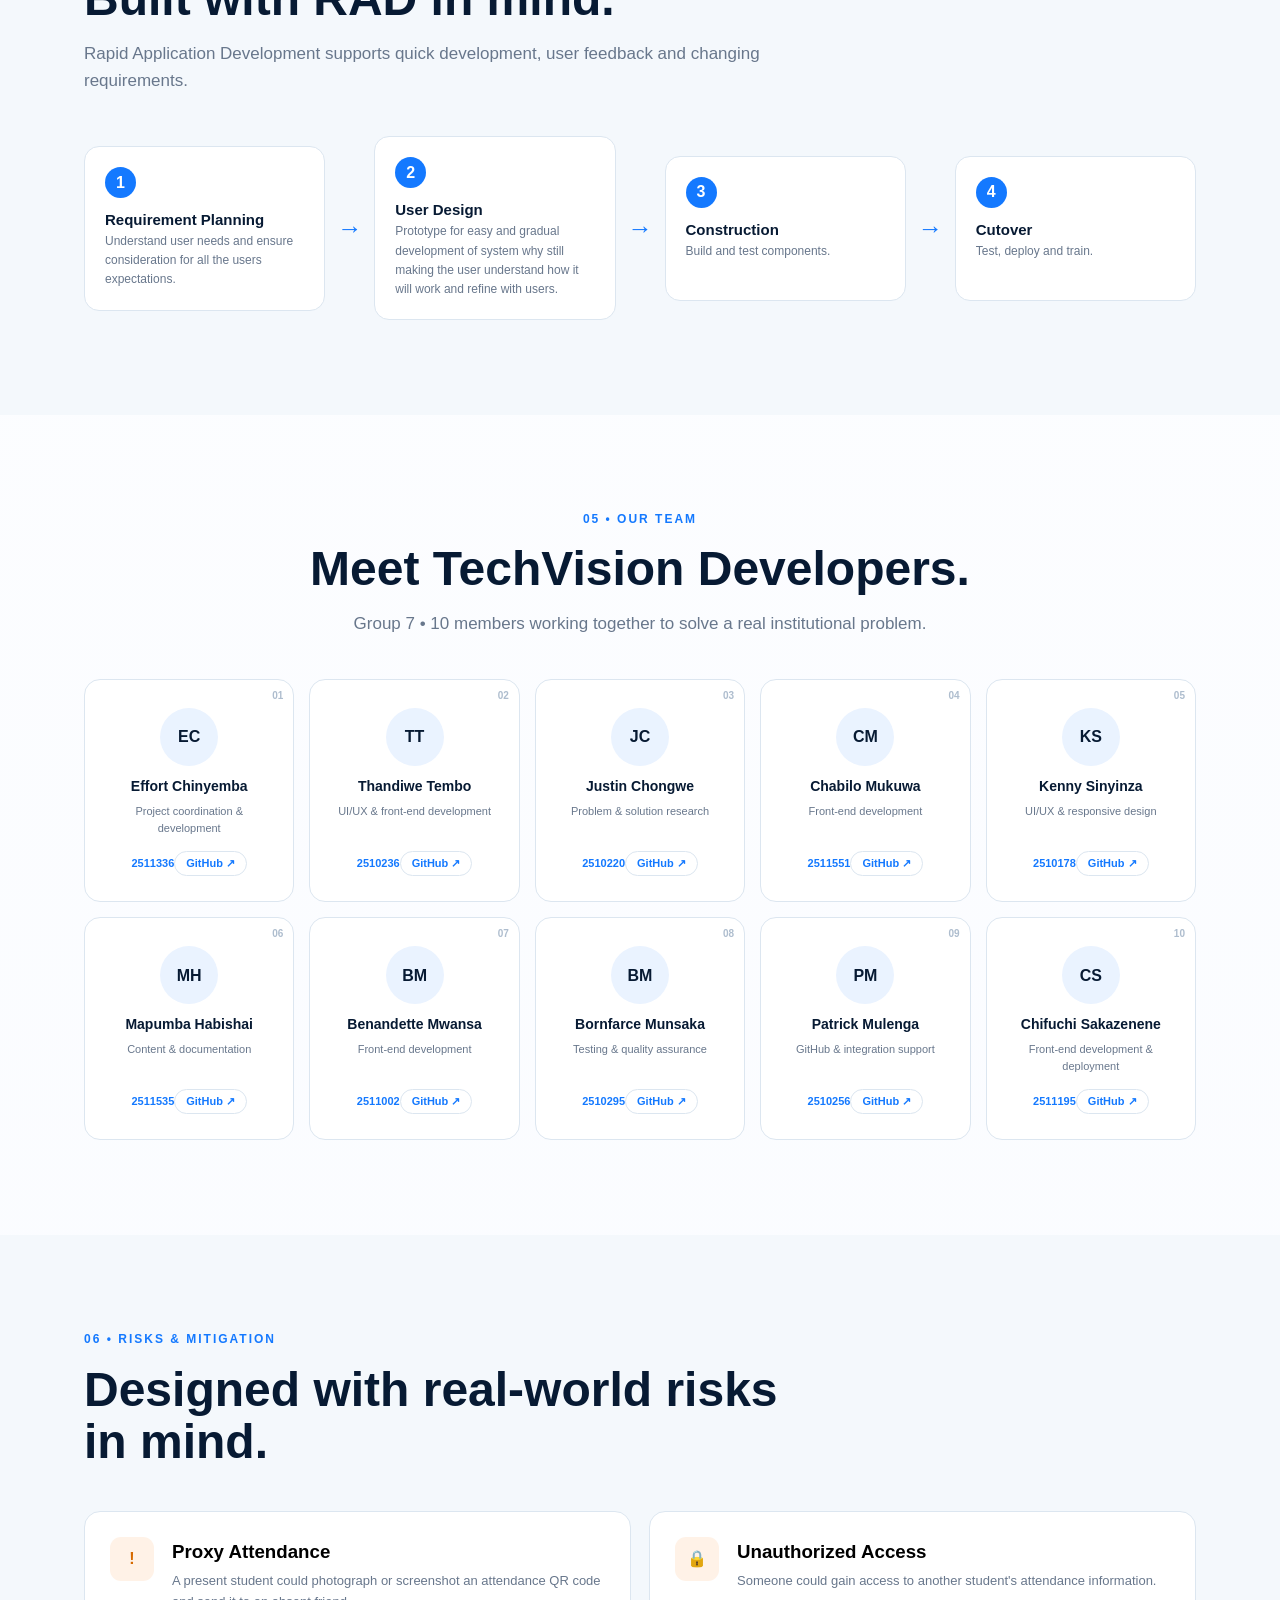
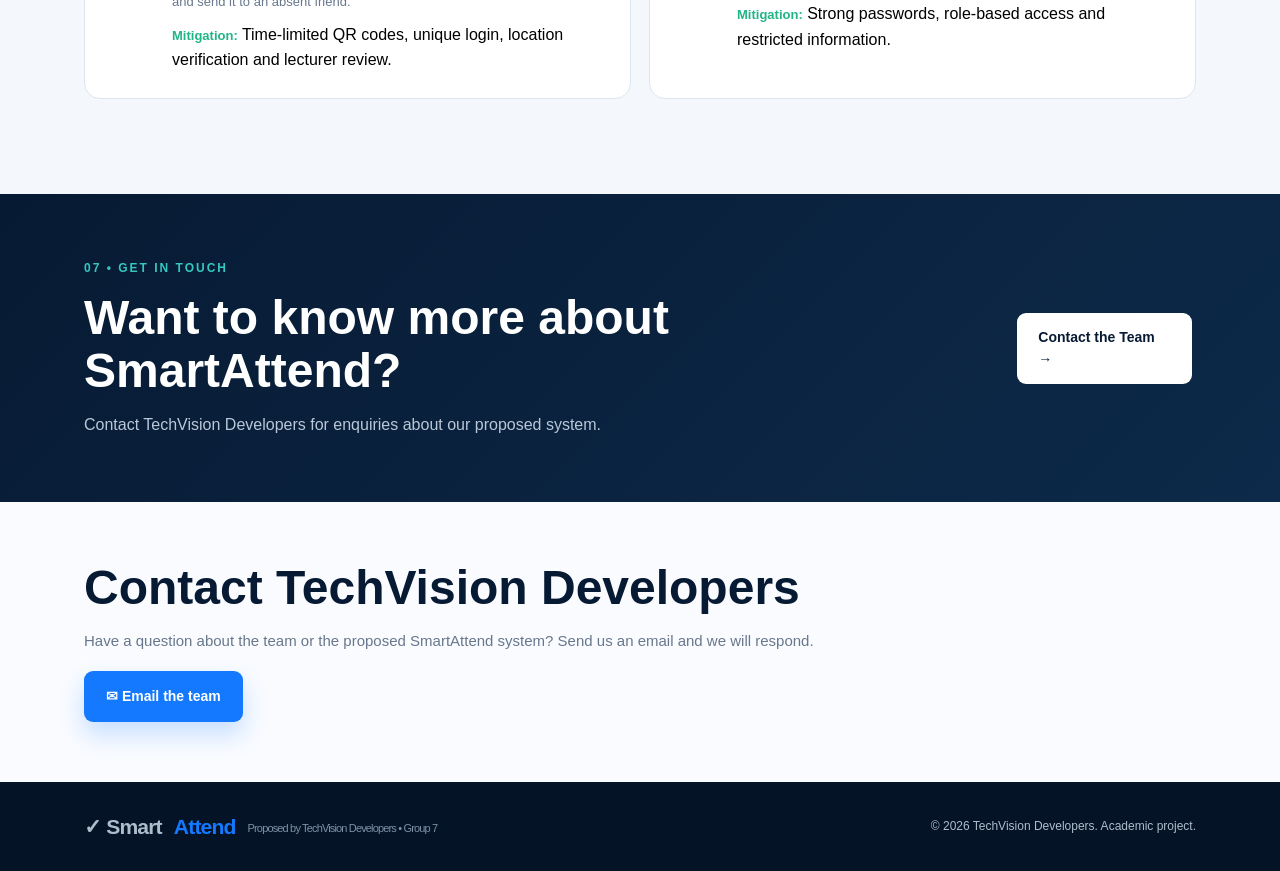
==== commit 7bbed0eb: "scrum-11:problem section" ====
--- a/index.html
+++ b/index.html
@@ -4,354 +4,101 @@
   <meta charset="UTF-8">
   <meta name="viewport" content="width=device-width, initial-scale=1.0">
   <meta name="description" content="SmartAttend - proposed digital student attendance management system by TechVision Developers, Group 7.">
-  <meta name="theme-color" content="#1462e6">
-  <title>SmartAttend | TechVision Developers</title>
-  <link rel="icon" href="data:image/svg+xml,%3Csvg xmlns='http://www.w3.org/2000/svg' viewBox='0 0 32 32'%3E%3Crect width='32' height='32' rx='8' fill='%231462e6'/%3E%3Cpath d='M9 16.5l4.5 4.5L23 11' stroke='white' stroke-width='3.2' fill='none' stroke-linecap='round' stroke-linejoin='round'/%3E%3C/svg%3E">
-  <link rel="preconnect" href="https://fonts.googleapis.com">
-  <link rel="preconnect" href="https://fonts.gstatic.com" crossorigin>
-  <link href="https://fonts.googleapis.com/css2?family=Plus+Jakarta+Sans:wght@400;500;600;700;800&display=swap" rel="stylesheet">
+  <title>SMARTATTEND | TechVision Developers</title>
   <link rel="stylesheet" href="style.css">
-  <style>
-    .problem-grid .icon{width:54px;height:54px;border:1px solid rgba(20,121,255,.12);border-radius:15px;background:linear-gradient(145deg,#f0f6ff,#e8faf4);box-shadow:0 8px 18px rgba(7,26,51,.08)}
-    .problem-grid .icon svg{width:25px;height:25px;display:block}
-    .problem-grid .card:nth-child(2) .icon{color:#168b70;background:linear-gradient(145deg,#eafaf5,#f3fbf8);border-color:rgba(22,139,112,.14)}
-    .problem-grid .card:nth-child(3) .icon{color:#c47a16;background:linear-gradient(145deg,#fff7e9,#fffaf2);border-color:rgba(196,122,22,.16)}
-    .problem-grid .card:nth-child(4) .icon{color:#d45c55;background:linear-gradient(145deg,#fff0ee,#fff8f6);border-color:rgba(212,92,85,.15)}
-  </style>
 </head>
 <body>
-<a class="skip-link" href="#main">Skip to content</a>
-
 <header class="header">
   <nav class="nav container" aria-label="Main navigation">
-    <a class="logo" href="#home" aria-label="SmartAttend home"><b class="logo-mark" aria-hidden="true">✓</b><span class="logo-text">Smart<span>Attend</span></span></a>
-    <button class="menu" type="button" aria-label="Open menu" aria-expanded="false" aria-controls="nav-links"><span class="menu-bar"></span></button>
-    <ul class="nav-links" id="nav-links">
-      <li><a href="#home">Home</a></li>
-      <li><a href="#problem">Problem</a></li>
-      <li><a href="#solution">Solution</a></li>
-      <li><a href="#features">Features</a></li>
-      <li><a href="#team">Team</a></li>
-      <li><a class="nav-cta" href="#contact">Contact</a></li>
+    <a class="logo" href="#home"><b>✓</b> Smart<span>Attend</span></a>
+    <button class="menu" aria-label="Toggle menu" aria-expanded="false">☰</button>
+    <ul class="nav-links">
+      <li><a href="#home">Home</a></li><li><a href="#problem">Problem</a></li>
+      <li><a href="#solution">Solution</a></li><li><a href="#features">Features</a></li>
+      <li><a href="#team">Team</a></li><li><a href="#contact">Contact</a></li>
     </ul>
   </nav>
 </header>
-
-<main id="main">
+<main>
 <section id="home" class="hero">
   <div class="container hero-grid">
-    <div class="hero-copy">
-      <p class="pill"><small>GROUP 7 | TechVision Developers</small></p>
+    <div>
+      <p class="eyebrow">TECHVISION DEVELOPERS • GROUP 7</p>
       <h1>Smart attendance.<br><span>Better accountability.</span></h1>
       <p class="lead">SmartAttend is our proposed digital attendance management solution designed to make student attendance faster, more reliable and easier to manage.</p>
-      <div class="btn-row">
-        <a class="btn primary" href="#solution">Explore SmartAttend →</a>
-        <a class="btn secondary" href="#problem">See the Problem</a>
-      </div>
-      
+      <a class="btn primary" href="#solution">Explore SmartAttend</a>
+      <a class="btn secondary" href="#problem">See the Problem</a>
     </div>
-    <div class="mockup" aria-label="Example attendance screen">
-      <div class="mock-head"><span>Today's Lecture</span><strong class="live">LIVE</strong></div>
-      <div class="qr"><img src="image/https_github_com_Costaonset_smartattend-landing-page.png" alt="Qr-scan code" height="160" width="160"></div>
-      <h3>Scan to mark attendance</h3>
-      <p>Secure • Fast • Verified</p>
+    <div class="mockup">
+      <div class="mock-head"><span>Today's Lecture</span><strong>● LIVE</strong></div>
+      <div class="qr"><i></i><i></i><i></i><i></i><em>✓</em><i></i><i></i><i></i><i></i></div>
+      <h3>Scan to mark attendance</h3><p>Secure • Fast • Verified</p>
       <div class="stats"><div><b>86%</b><small>Present</small></div><div><b>42</b><small>Students</small></div><div><b>2</b><small>Late</small></div></div>
-      <div class="float-badge" aria-hidden="true"><b>✓</b><div>Attendance marked<small>  BSE2201 • 08:02</small></div></div>
     </div>
-
-</div>
   </div>
 </section>
 
 <section id="problem" class="section">
   <div class="container">
-    <div class="heading reveal"><p class="eyebrow">01 • The Problem</p><h2>Attendance should not slow down learning.</h2><p>Our group identified manual student attendance management as a genuine institutional problem that can be improved through software.</p></div>
+    <div class="heading"><p class="eyebrow">01 • THE PROBLEM</p><h2>Attendance should not slow down learning.</h2><p>Our group identified manual student attendance management as a genuine institutional problem that can be improved through software.</p></div>
     <div class="grid four">
-      <article class="card reveal"><b class="icon" aria-hidden="true">⌖</b><h3>Where it occurs</h3><p>Classrooms and lecture theatres where lecturers record student attendance.</p></article>
-      <article class="card reveal"><b class="icon" aria-hidden="true">◉</b><h3>Who is affected</h3><p>Students, lecturers, class representatives and administrators.</p></article>
-      <article class="card reveal"><b class="icon" aria-hidden="true">✎</b><h3>What happens here</h3><p>Attendance may be recorded using paper registers or by calling student names.</p></article>
-      <article class="card reveal"><b class="icon" aria-hidden="true">?</b><h3>Why it matters</h3><p>The process can waste lecture time, cause errors, records maybe lost and makes attendance percentages difficult to manage.</p></article>
+      <article class="card"><b class="icon">⌖</b><h3>Where it occurs</h3><p>Classrooms and lecture rooms where lecturers record student attendance and keep track of the students registration history.</p></article>
+      <article class="card"><b class="icon">◉</b><h3>Who is affected</h3><p>Students, lecturers, class representatives and school administrators.</p></article>
+      <article class="card"><b class="icon">⌁</b><h3>What happens now</h3><p>Attendance is being recorded using paper registers which easily get lost and damaged, which may contain alot of errors or by calling student names which strains the lecturers as some classes may contain many students.</p></article>
+      <article class="card"><b class="icon">!</b><h3>Why it matters</h3><p>The current process wastes teaching time, cause errors, lose records and make attendance percentages difficult to manage and trackmaking registration statistics harder to observe and generate.</p></article>
     </div>
   </div>
 </section>
 
 <section id="solution" class="section light">
   <div class="container split">
-    <div class="split-copy reveal">
-      <p class="eyebrow">02 • Our Solution</p>
-      <h2>Meet <span>SmartAttend.</span></h2>
-      <p>SmartAttend is a proposed digital attendance management system that replaces a time-consuming manual process with a faster and more organized approach.</p>
-      <ul class="checks"><li>Digital attendance recording</li><li>Automatic attendance reports</li><li>Secure student and staff login</li><li>Controls against proxy attendance</li></ul>
-      <div class="users"><h3>Intended users</h3><p><b>Students</b> check their attendance, <b>lecturers</b> record it and view reports, <b>class representatives</b> assist with verification, and <b>administrators</b> manage classes and records.</p></div>
+    <div><p class="eyebrow">02 • OUR SOLUTION</p><h2>Meet <span>SmartAttend.</span></h2><p>SmartAttend is a proposed digital attendance management system that replaces a time-consuming manual process with a faster and more organized approach.</p>
+      <ul class="checks"><li>✓ Digital attendance recording</li><li>✓ Automatic attendance reports</li><li>✓ Secure student and staff login</li><li>✓ Controls against proxy attendance</li></ul>
+      <div class="users"><h3>Intended users</h3><p><b>Students</b> check their attendance and know their status whether or not they qualify for sessional exams  <b>lecturers</b> record it and view reports, <b>class representatives</b> assist with verification, and <b>administrators</b> manage classes and records.</p></div>
       <a class="text-link" href="#features">View key features →</a>
     </div>
-    <div class="dashboard reveal" aria-label="Example attendance dashboard">
-      <div class="dash-head"><div><small>SMARTATTEND DASHBOARD</small><h3>Attendance Overview</h3></div><span class="badge">● Secure</span></div>
-      <div class="dash-stats"><div><b>92%</b><small>Overall</small></div><div><b>248</b><small>Students</small></div><div><b>18</b><small>Classes</small></div></div>
-      <div class="bars" aria-hidden="true"><i style="height:42%"></i><i style="height:65%"></i><i style="height:54%"></i><i style="height:82%"></i><i style="height:72%"></i><i style="height:92%"></i><i style="height:78%"></i></div>
-      <div class="bar-labels" aria-hidden="true"><span>W1</span><span>W2</span><span>W3</span><span>W4</span><span>W5</span><span>W6</span><span>W7</span></div>
-    </div>
+    <div class="dashboard"><div class="dash-head"><div><small>SMARTATTEND DASHBOARD</small><h3>Attendance Overview</h3></div><span>● Secure</span></div><div class="dash-stats"><div><b>92%</b><small>Overall</small></div><div><b>248</b><small>Students</small></div><div><b>18</b><small>Classes</small></div></div><div class="bars"><i style="height:42%"></i><i style="height:65%"></i><i style="height:54%"></i><i style="height:82%"></i><i style="height:72%"></i><i style="height:92%"></i><i style="height:78%"></i></div></div>
   </div>
 </section>
 
 <section id="features" class="section">
-  <div class="container">
-    <div class="heading center reveal"><p class="eyebrow">03 • Features &amp; Benefits</p><h2>Simple tools. Meaningful improvement.</h2><p>Everything lecturers need to take and report attendance, and everything students need to check their own.</p></div>
-    <div class="fb-grid">
-      <article class="feature reveal">
-        <div class="fb-top"><span class="icon"><svg viewBox="0 0 24 24" fill="none" stroke="currentColor" stroke-width="2" stroke-linecap="round" stroke-linejoin="round" aria-hidden="true" focusable="false"><path d="M9 3h6v3H9z"/><path d="M15 4.5h2a2 2 0 0 1 2 2V19a2 2 0 0 1-2 2H7a2 2 0 0 1-2-2V6.5a2 2 0 0 1 2-2h2"/><path d="m9 14 2 2 4-4"/></svg></span><span class="fb-tag">For lecturers &amp; students</span></div>
-        <h3>Digital Attendance</h3>
-        <p>Lecturers open a session and students check in by scanning the lecture's QR code. No paper register, no calling out names.</p>
-        <div class="fb-preview" aria-hidden="true">
-          <ul class="fb-rows"><li><span>Chanda M.</span><em class="fb-chip ok">Present</em></li><li><span>Banda K.</span><em class="fb-chip late">Late</em></li><li><span>Phiri T.</span><em class="fb-chip no">Absent</em></li></ul>
-        </div>
-        <p class="fb-benefit"><svg viewBox="0 0 24 24" fill="none" stroke="currentColor" stroke-width="2.5" stroke-linecap="round" stroke-linejoin="round" aria-hidden="true" focusable="false"><path d="m5 12 5 5 9-10"/></svg>Take attendance in under a minute instead of a full roll call.</p>
-      </article>
-      <article class="feature reveal">
-        <div class="fb-top"><span class="icon"><svg viewBox="0 0 24 24" fill="none" stroke="currentColor" stroke-width="2" stroke-linecap="round" stroke-linejoin="round" aria-hidden="true" focusable="false"><path d="M4 4v16h16"/><path d="M8 16v-4"/><path d="M12 16V8"/><path d="M16 16v-6"/></svg></span><span class="fb-tag">For lecturers &amp; admins</span></div>
-        <h3>Attendance Reports</h3>
-        <p>See every student's and every class's attendance percentage, calculated automatically and ready to view at any time.</p>
-        <div class="fb-preview" aria-hidden="true">
-          <ul class="fb-bars"><li><span>Chanda M.</span><span class="fb-bar"><i style="width:94%"></i></span><b>94%</b></li><li><span>Banda K.</span><span class="fb-bar"><i style="width:88%"></i></span><b>88%</b></li><li class="risk"><span>Phiri T.</span><span class="fb-bar"><i style="width:68%"></i></span><b>68%</b></li></ul>
-        </div>
-        <p class="fb-benefit"><svg viewBox="0 0 24 24" fill="none" stroke="currentColor" stroke-width="2.5" stroke-linecap="round" stroke-linejoin="round" aria-hidden="true" focusable="false"><path d="m5 12 5 5 9-10"/></svg>Spot students falling below the required attendance early.</p>
-      </article>
-      <article class="feature reveal">
-        <div class="fb-top"><span class="icon"><svg viewBox="0 0 24 24" fill="none" stroke="currentColor" stroke-width="2" stroke-linecap="round" stroke-linejoin="round" aria-hidden="true" focusable="false"><rect x="5" y="11" width="14" height="10" rx="2"/><path d="M8 11V7a4 4 0 0 1 8 0v4"/></svg></span><span class="fb-tag">For everyone</span></div>
-        <h3>Secure Login</h3>
-        <p>Every student, lecturer, class representative and administrator has their own account and sees only what their role allows.</p>
-        <div class="fb-preview" aria-hidden="true">
-          <ul class="fb-roles"><li><b>Student</b><span>Own records</span></li><li><b>Lecturer</b><span>Their classes</span></li><li><b>Administrator</b><span>All classes</span></li></ul>
-        </div>
-        <p class="fb-benefit"><svg viewBox="0 0 24 24" fill="none" stroke="currentColor" stroke-width="2.5" stroke-linecap="round" stroke-linejoin="round" aria-hidden="true" focusable="false"><path d="m5 12 5 5 9-10"/></svg>Students see only their own records; admins control the rest.</p>
-      </article>
+  <div class="container"><div class="heading center"><p class="eyebrow">03 • FEATURES & BENEFITS</p><h2>Simple tools. Meaningful improvement.</h2><p>Three core features form the foundation of our proposed system.</p></div>
+    <div class="grid three">
+      <article class="feature"><small>01</small><b class="icon">✓</b><h3>Digital Attendance</h3><p>Lecturers can record student attendance electronically instead of relying on paper registers.</p><strong>Benefit: Saves time</strong></article>
+      <article class="feature featured"><small>02</small><b class="icon">▥</b><h3>Attendance Reports</h3><p>The system can calculate attendance percentages and provide reports for students and classes.</p><strong>Benefit: Better visibility</strong></article>
+      <article class="feature"><small>03</small><b class="icon">◉</b><h3>Secure Login</h3><p>Role-based accounts allow students and staff to access only authorized information, ensuring that only the right people can view and modify attendance records.</p><strong>Benefit: Improved security</strong></article>
     </div>
-    <ul class="outcomes reveal">
-      <li><strong>&lt; 1 min</strong><span>to check in a class of 60, versus about 8 minutes of roll call*</span></li>
-      <li><strong>0</strong><span>paper registers to lose, damage or retype</span></li>
-      <li><strong>100%</strong><span>of attendance percentages calculated automatically</span></li>
-      <li><strong>4 roles</strong><span>each seeing only the records they need</span></li>
-    </ul>
-    <div class="fb-foot"><p class="fb-note">*Estimates for our proposed system, to be confirmed during testing.</p><a class="text-link" href="#approach">See how we plan to build it →</a></div>
+    <div class="benefits"><div><b>Faster</b><span>Less time spent taking attendance</span></div><div><b>Accurate</b><span>Reduced manual errors and effective usage of student attendance information</span></div><div><b>Accessible</b><span>Records easier to retrieve and modify during tracking and report writing.</span></div><div><b>Secure</b><span>Better control of student attendance data</span></div></div>
   </div>
 </section>
 
-<section id="approach" class="section light">
-  <div class="container">
-    <div class="heading reveal"><p class="eyebrow">04 • Development Approach</p><h2>Built with RAD in mind.</h2><p>Rapid Application Development supports quick development, user feedback and changing requirements.</p></div>
-    <ol class="rad">
-      <li class="reveal"><b>1</b><h3>Requirement Planning</h3><p>Understand user needs.</p></li>
-      <li class="reveal"><b>2</b><h3>User Design</h3><p>Prototype and refine with users.</p></li>
-      <li class="reveal"><b>3</b><h3>Construction</h3><p>Build and test components.</p></li>
-      <li class="reveal"><b>4</b><h3>Cutover</h3><p>Test, deploy and train.</p></li>
-    </ol>
+<section class="section light">
+  <div class="container"><div class="heading"><p class="eyebrow">04 • DEVELOPMENT APPROACH</p><h2>Built with RAD in mind.</h2><p>Rapid Application Development supports quick development, user feedback and changing requirements.</p></div>
+    <div class="rad"><div><b>1</b><h3>Requirement Planning</h3><p>Understand user needs and ensure consideration for all the users expectations.</p></div><span>→</span><div><b>2</b><h3>User Design</h3><p>Prototype for easy and gradual development of system why still making the user understand how it will work and refine with users.</p></div><span>→</span><div><b>3</b><h3>Construction</h3><p>Build and test components.</p></div><span>→</span><div><b>4</b><h3>Cutover</h3><p>Test, deploy and train.</p></div></div>
   </div>
 </section>
 
-<section id="team" class="section">
-  <div class="container">
-    <div class="heading center reveal"><p class="eyebrow">05 • Our Team</p><h2>Meet TechVision Developers.</h2><p>Group 7 • 10 members working together to solve a real institutional problem.</p></div>
-    <div class="team">
-      <article class="reveal"><b>01</b><div class="avatar" aria-hidden="true"><img src="image/effort.jpg"></div><h3>Effort Chinyemba</h3><p>Project coordination &amp; development</p><small>2511336</small><a class="gh" href="https://github.com/chinyembajr" target="_blank" rel="noopener" aria-label="Effort Chinyemba on GitHub">GitHub ↗</a></article>
-      <article class="reveal"><b>02</b><div class="avatar" aria-hidden="true"><img src="image/TT.jpeg"></div><h3>Thandi Tembo</h3><p>UI/UX &amp; front-end development</p><small>2510236</small><a class="gh" href="https://github.com/thandiwetembo204-bot" target="_blank" rel="noopener" aria-label="Thandiwe Tembo on GitHub">GitHub ↗</a></article>
-      <article class="reveal"><b>03</b><div class="avatar" aria-hidden="true"><img src="image/JC.jpeg"></div><h3>Justin Chongwe></h3><p>Problem &amp; solution research</p><small>2510220</small><a class="gh" href="https://github.com/Justinchongwe243-lab" target="_blank" rel="noopener" aria-label="Justin Chongwe on GitHub">GitHub ↗</a></article>
-      <article class="reveal"><b>04</b><div class="avatar" aria-hidden="true"><img src="image/CM.jpeg"></div><h3>Chabilo Mukuwa></h3><p>Front-end development</p><small>2511551</small><a class="gh" href="https://github.com/Chabilomukuwa" target="_blank" rel="noopener" aria-label="Chabilo Mukuwa on GitHub">GitHub ↗</a></article>
-      <article class="reveal"><b>05</b><div class="avatar" aria-hidden="true"><img src="image/KS.jpeg"></div><h3>Kenny Sinyinza</h3><p>UI/UX &amp; responsive design</p><small>2510178</small><a class="gh" href="https://github.com/kenniesinyinza" target="_blank" rel="noopener" aria-label="Kenny Sinyinza on GitHub">GitHub ↗</a></article>
-      <article class="reveal"><b>06</b><div class="avatar" aria-hidden="true"><img src="image/MH.jpeg"></div><h3>Mapumba Habishai</h3><p>Content &amp; documentation</p><small>2511535</small><a class="gh" href="https://github.com/abishaimapumba" target="_blank" rel="noopener" aria-label="Mapumba Habishai on GitHub">GitHub ↗</a></article>
-      <article class="reveal"><b>07</b><div class="avatar" aria-hidden="true"><img src="image/BMwnasa.jpeg"></div><h3>Benandette Mwansa</h3><p>Front-end development</p><small>2511002</small><a class="gh" href="https://github.com/mwansabenandette" target="_blank" rel="noopener" aria-label="Benandette Mwansa on GitHub">GitHub ↗</a></article>
-      <article class="reveal"><b>08</b><div class="avatar" aria-hidden="true"><img src="image/BM.jpeg"></div><h3>Bornfarce Munsaka</h3><p>Testing &amp; quality assurance</p><small>2510295</small><a class="gh" href="https://github.com/bornfacemunsaka1-lab" target="_blank" rel="noopener" aria-label="Bornfarce Munsaka on GitHub">GitHub ↗</a></article>
-      <article class="reveal"><b>09</b><div class="avatar" aria-hidden="true"><img src="image/PM.jpeg"></div><h3>Patrick Mulenga</h3><p>GitHub &amp; integration support</p><small>2510256</small><a class="gh" href="https://github.com/Patrick25-maps" target="_blank" rel="noopener" aria-label="Patrick Mulenga on GitHub">GitHub ↗</a></article>
-      <article class="reveal"><b>10</b><div class="avatar" aria-hidden="true"><img src="image/CS.jpeg"></div><h3>Chifuchi Sakazenene</h3><p>Front-end development &amp; deployment</p><small>2511195</small><a class="gh" href="https://github.com/costaonset" target="_blank" rel="noopener" aria-label="Chifuchi Sakazenene on GitHub">GitHub ↗</a></article>
-    </div>
+<section id="team" class="section"><div class="container"><div class="heading center"><p class="eyebrow">05 • OUR TEAM</p><h2>Meet TechVision Developers.</h2><p>Group 7 • 10 members working together to solve a real institutional problem.</p></div>
+  <div class="team">
+    <article><b>01</b><div>EC</div><h3>Effort Chinyemba</h3><p>Project coordination & development</p><small>2511336</small><a class="gh" href="https://github.com/chinyembajr" target="_blank" rel="noopener">GitHub ↗</a></article>
+    <article><b>02</b><div>TT</div><h3>Thandiwe Tembo</h3><p>UI/UX & front-end development</p><small>2510236</small><a class="gh" href="https://github.com/thandiwetembo204-bot" target="_blank" rel="noopener">GitHub ↗</a></article>
+    <article><b>03</b><div>JC</div><h3>Justin Chongwe</h3><p>Problem & solution research</p><small>2510220</small><a class="gh" href="https://github.com/Justinchongwe243-lab" target="_blank" rel="noopener">GitHub ↗</a></article>
+    <article><b>04</b><div>CM</div><h3>Chabilo Mukuwa</h3><p>Front-end development</p><small>2511551</small><a class="gh" href="https://github.com/Chabilomukuwa" target="_blank" rel="noopener">GitHub ↗</a></article>
+    <article><b>05</b><div>KS</div><h3>Kenny Sinyinza</h3><p>UI/UX & responsive design</p><small>2510178</small><a class="gh" href="https://github.com/kenniesinyinza" target="_blank" rel="noopener">GitHub ↗</a></article>
+    <article><b>06</b><div>MH</div><h3>Mapumba Habishai</h3><p>Content & documentation</p><small>2511535</small><a class="gh" href="https://github.com/abishaimapumba" target="_blank" rel="noopener">GitHub ↗</a></article>
+    <article><b>07</b><div>BM</div><h3>Benandette Mwansa</h3><p>Front-end development</p><small>2511002</small><a class="gh" href="https://github.com/mwansabenandette" target="_blank" rel="noopener">GitHub ↗</a></article>
+    <article><b>08</b><div>BM</div><h3>Bornfarce Munsaka</h3><p>Testing & quality assurance</p><small>2510295</small><a class="gh" href="https://github.com/bornfacemunsaka1-lab" target="_blank" rel="noopener">GitHub ↗</a></article>
+    <article><b>09</b><div>PM</div><h3>Patrick Mulenga</h3><p>GitHub & integration support</p><small>2510256</small><a class="gh" href="https://github.com/Patrick25-maps" target="_blank" rel="noopener">GitHub ↗</a></article>
+    <article><b>10</b><div>CS</div><h3>Chifuchi Sakazenene</h3><p>Front-end development & deployment</p><small>2511195</small><a class="gh" href="https://github.com/costaonset" target="_blank" rel="noopener">GitHub ↗</a></article>
   </div>
-</section>
+</div></section>
 
-<section id="risks" class="section light">
-  <div class="container">
-    <div class="heading reveal"><p class="eyebrow">06 • Risks &amp; Mitigation</p><h2>Designed with real-world risks in mind.</h2></div>
-    <div class="risks">
-      <article class="reveal"><b aria-hidden="true">!</b><div><h3>Proxy Attendance</h3><p>A present student could photograph or screenshot an attendance QR code and send it to an absent friend.</p><div class="mitigation"><strong>Mitigation:</strong> Time-limited QR codes, unique login, location verification and lecturer review.</div></div></article>
-      <article class="reveal"><b aria-hidden="true">⚿</b><div><h3>Unauthorized Access</h3><p>Someone could gain access to another student's attendance information.</p><div class="mitigation"><strong>Mitigation:</strong> Strong passwords, role-based access and restricted information.</div></div></article>
-    </div>
-  </div>
-</section>
+<section class="section light"><div class="container"><div class="heading"><p class="eyebrow">06 • RISKS & MITIGATION</p><h2>Designed with real-world risks in mind.</h2></div><div class="risks"><article><b>!</b><div><h3>Proxy Attendance</h3><p>A present student could photograph or screenshot an attendance QR code and send it to an absent friend.</p><strong>Mitigation:</strong> Time-limited QR codes, unique login, location verification and lecturer review.</div></article><article><b>🔒</b><div><h3>Unauthorized Access</h3><p>Someone could gain access to another student's attendance information.</p><strong>Mitigation:</strong> Strong passwords, role-based access and restricted information.</div></article></div></div></section>
 
-<section id="contact" class="section cta">
-  <div class="container">
-    <div class="cta-inner reveal">
-      <section id="contact" class="contact-section">
-
-  <div class="container">
-
-    <!-- CONTACT HEADING -->
-    <div class="contact-heading">
-      <p class="eyebrow">07 • Get in Touch</p>
-      <h2>Want to know more about SmartAttend?</h2>
-      <p>Contact us using the details below or send us a message.</p><br>
-    </div>
-
-
-    <!-- CONTACT DETAILS -->
-    <div class="contact-details">
-
-      <div class="contact-card">
-        <h3>📧 Email</h3>
-        <p>
-          <a href="mailto:costachifuchi31@gmail.com">
-            costachifuchi31@gmail.com
-          </a>
-        </p>
-      </div>
-
-      <div class="contact-card">
-        <h3>📞 Phone</h3>
-        <p>
-          <a href="tel:+260960816837">
-            +260 960 816 837
-          </a>
-        </p>
-      </div>
-
-      <div class="contact-card">
-        <h3>📍 Location</h3>
-        <p>
-          Zambia University College of Technology
-        </p>
-      </div>
-
-      <div class="contact-card">
-        <h3>🕐 Available</h3>
-        <p>Monday – Friday</p>
-        <p>08:00 – 17:00</p>
-      </div>
-
-    </div>
-
-
-    <!-- CONTACT FORM -->
-    <div class="contact-form">
-
-      <h3>Send Us a Message</h3>
-
-      <form>
-
-        <!-- NAME -->
-        <div class="form-group">
-          <label for="name">Your Name:</label><br>
-          <input
-            type="text"
-            id="name"
-            name="name"
-            placeholder="Enter your name"
-            required>
-        </div>
-
-
-        <!-- EMAIL -->
-        <div class="form-group">
-          <label for="email">Your Email:</label><br>
-          <input
-            type="email"
-            id="email"
-            name="email"
-            placeholder="Enter your email"
-            required>
-        </div>
-
-
-        <!-- WHO TO CONTACT -->
-        <div class="form-group">
-
-          <label for="team-member">Who would you like to contact?</label><br>
-
-          <select id="team-member" name="team-member" required>
-
-            <option value="">Select a team member</option>
-
-            <option value="project-leader">
-              Project Leader
-            </option>
-
-            <option value="developer">
-              Web Developer
-            </option>
-
-            <option value="designer">
-              UI/UX Designer
-            </option>
-
-            <option value="documentation">
-              Documentation Team
-            </option>
-
-            <option value="general">
-              General Enquiry
-            </option>
-
-          </select>
-
-        </div>
-
-
-        <!-- SUBJECT -->
-        <div class="form-group">
-
-          <label for="subject">Subject:</label><br>
-
-          <input
-            type="text"
-            id="subject"
-            name="subject"
-            placeholder="What is your enquiry about?"
-            required>
-
-        </div>
-
-
-        <!-- MESSAGE -->
-        <div class="form-group">
-
-          <label for="message">Message</label><br>
-
-          <textarea
-            id="message"
-            name="message"
-            rows="6"
-            placeholder="Write your message here..."
-            required></textarea>
-
-        </div>
-
-
-        <!-- SEND BUTTON -->
-        <button type="submit" class="btn">
-          ✉ Send Message
-        </button>
-
-      </form>
-
-    </div>
-
-
-    
-    </div>
-  </div>
-</section>
+<section id="contact" class="cta"><div class="container cta-inner"><div><p class="eyebrow">07 • GET IN TOUCH</p><h2>Want to know more about SmartAttend?</h2><p>Contact TechVision Developers for enquiries about our proposed system.</p></div><a class="btn white" href="mailto:costachifuchi31@gmail.com?subject=SmartAttend%20Enquiry%20-%20TechVision%20Developers">Contact the Team →</a></div></section>
+<section id="contact-details" class="contact"><div class="container"><h2>Contact TechVision Developers</h2><p>Have a question about the team or the proposed SmartAttend system? Send us an email and we will respond.</p><a class="btn primary" href="mailto:costachifuchi31@gmail.com?subject=SmartAttend%20Enquiry%20-%20TechVision%20Developers">✉ Email the team</a></div></section>
 </main>
-
-<footer>
-  <div class="container footer">
-    <div><a class="logo" href="#home"><b class="logo-mark" aria-hidden="true">✓</b><span class="logo-text">Smart<span>Attend</span></span></a><small>Proposed by TechVision Developers • Group 7</small></div>
-    <ul class="footer-links">
-      <li><a href="#home">Home</a></li>
-      <li><a href="#problem">Problem</a></li>
-      <li><a href="#solution">Solution</a></li>
-      <li><a href="#features">Features</a></li>
-      <li><a href="#team">Team</a></li>
-    </ul>
-    <p>© 2026 TechVision Developers. Academic project.</p>
-  </div>
-</footer>
+<footer><div class="container footer"><div class="logo">✓ Smart<span>Attend</span><small>Proposed by TechVision Developers • Group 7</small></div><p>© 2026 TechVision Developers. Academic project.</p></div></footer>
 <script src="script.js"></script>
 </body>
 </html>
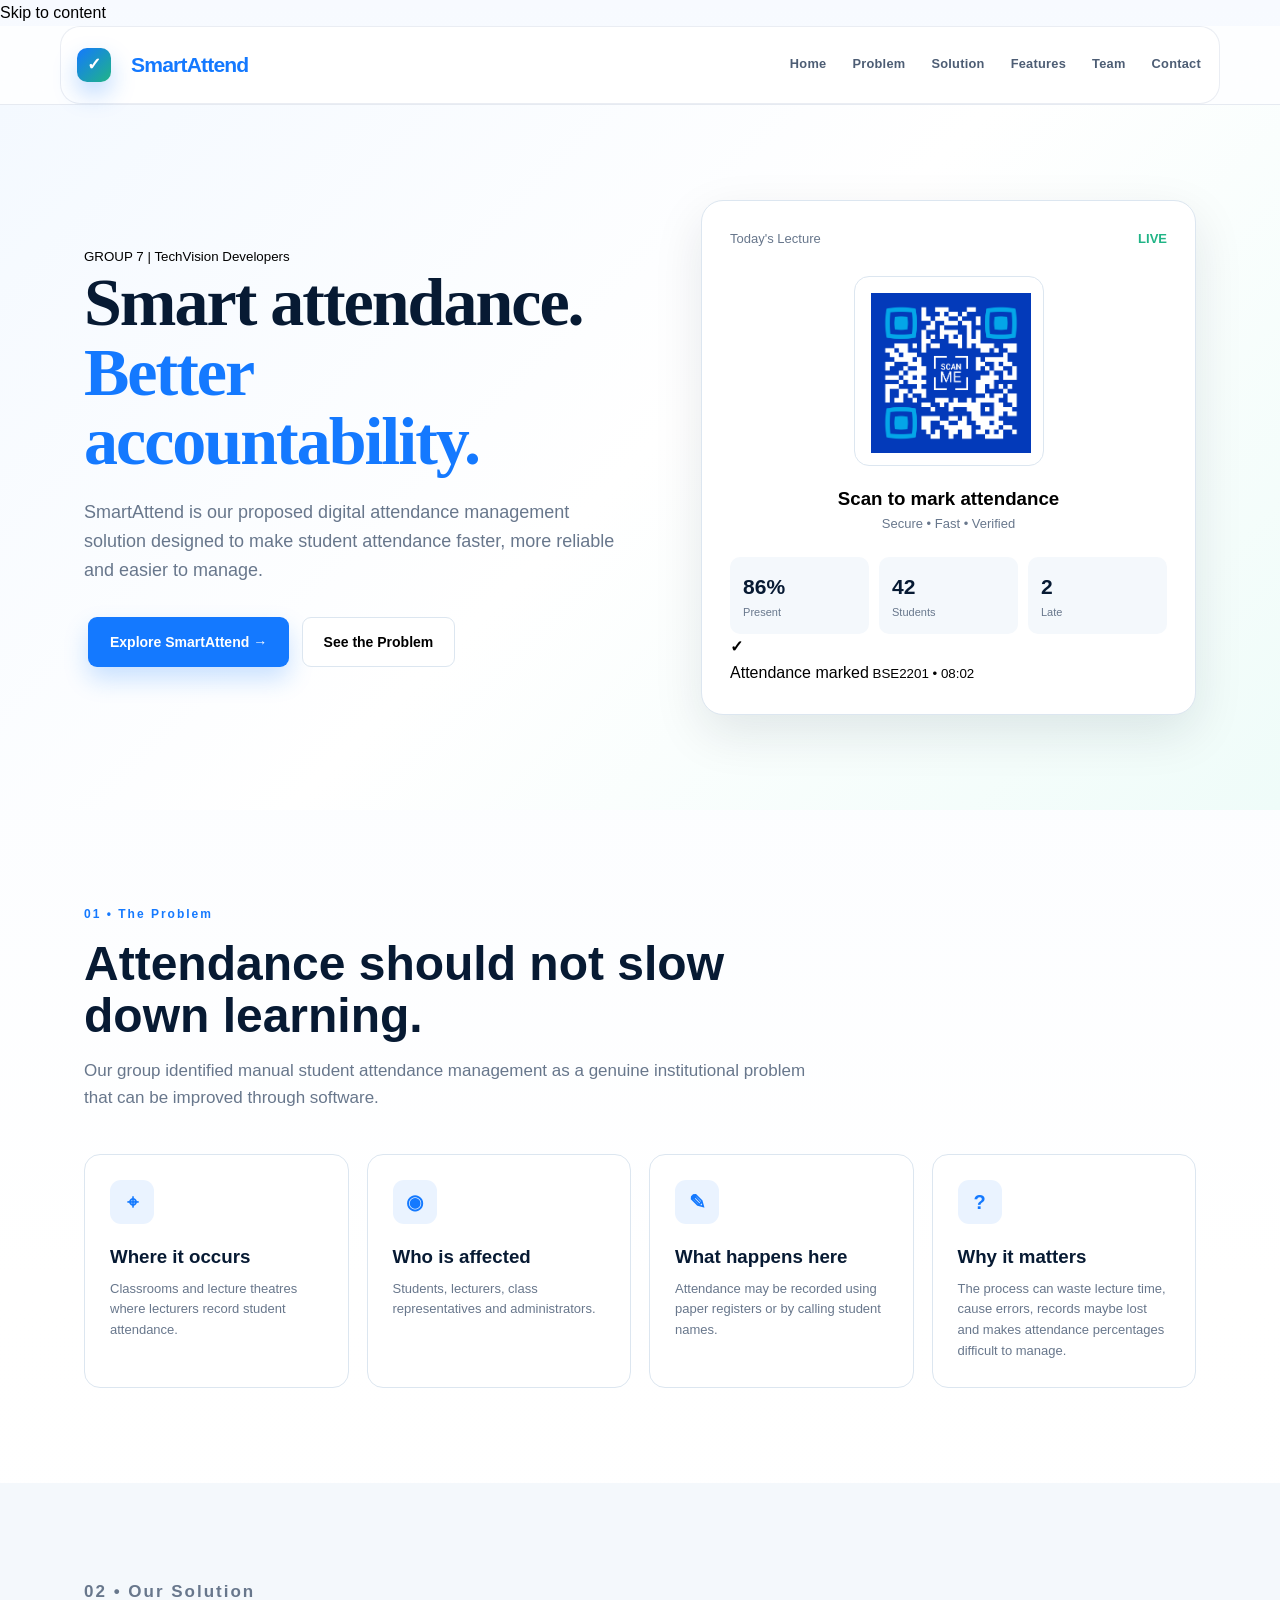
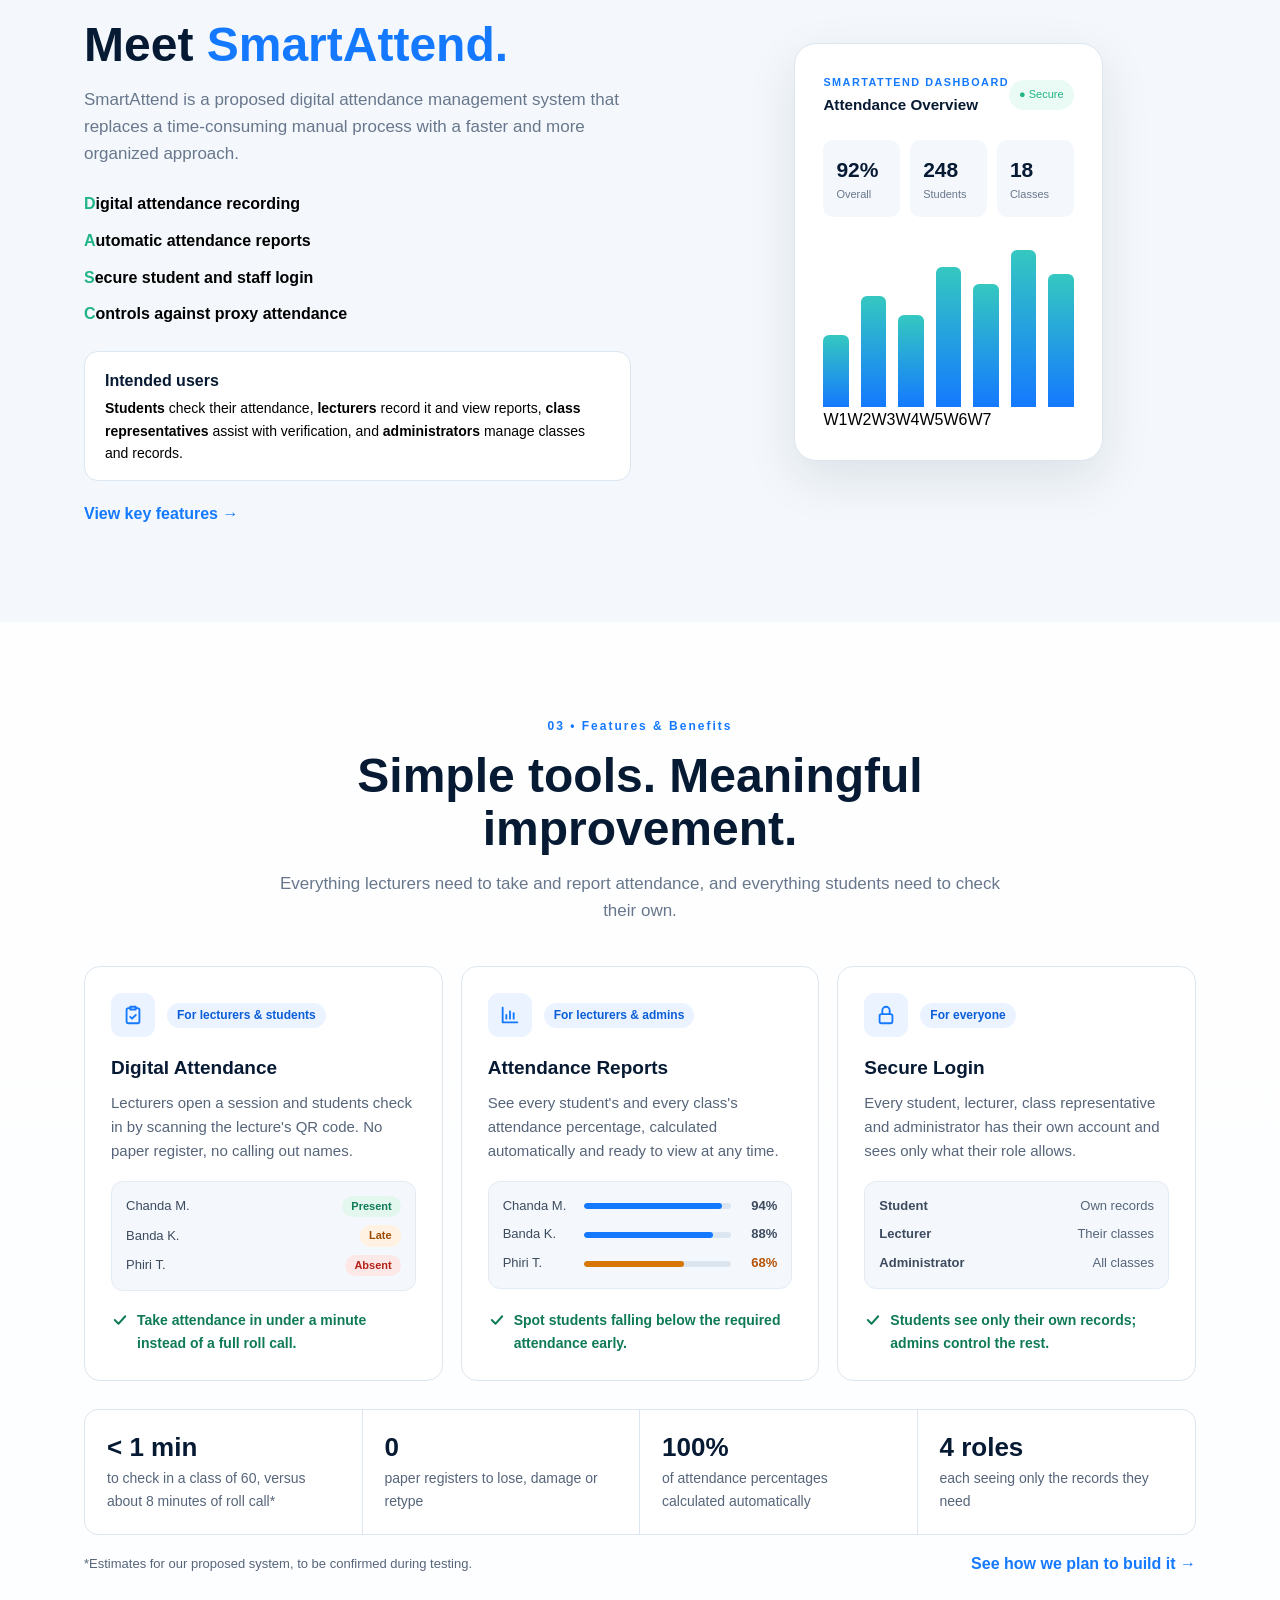
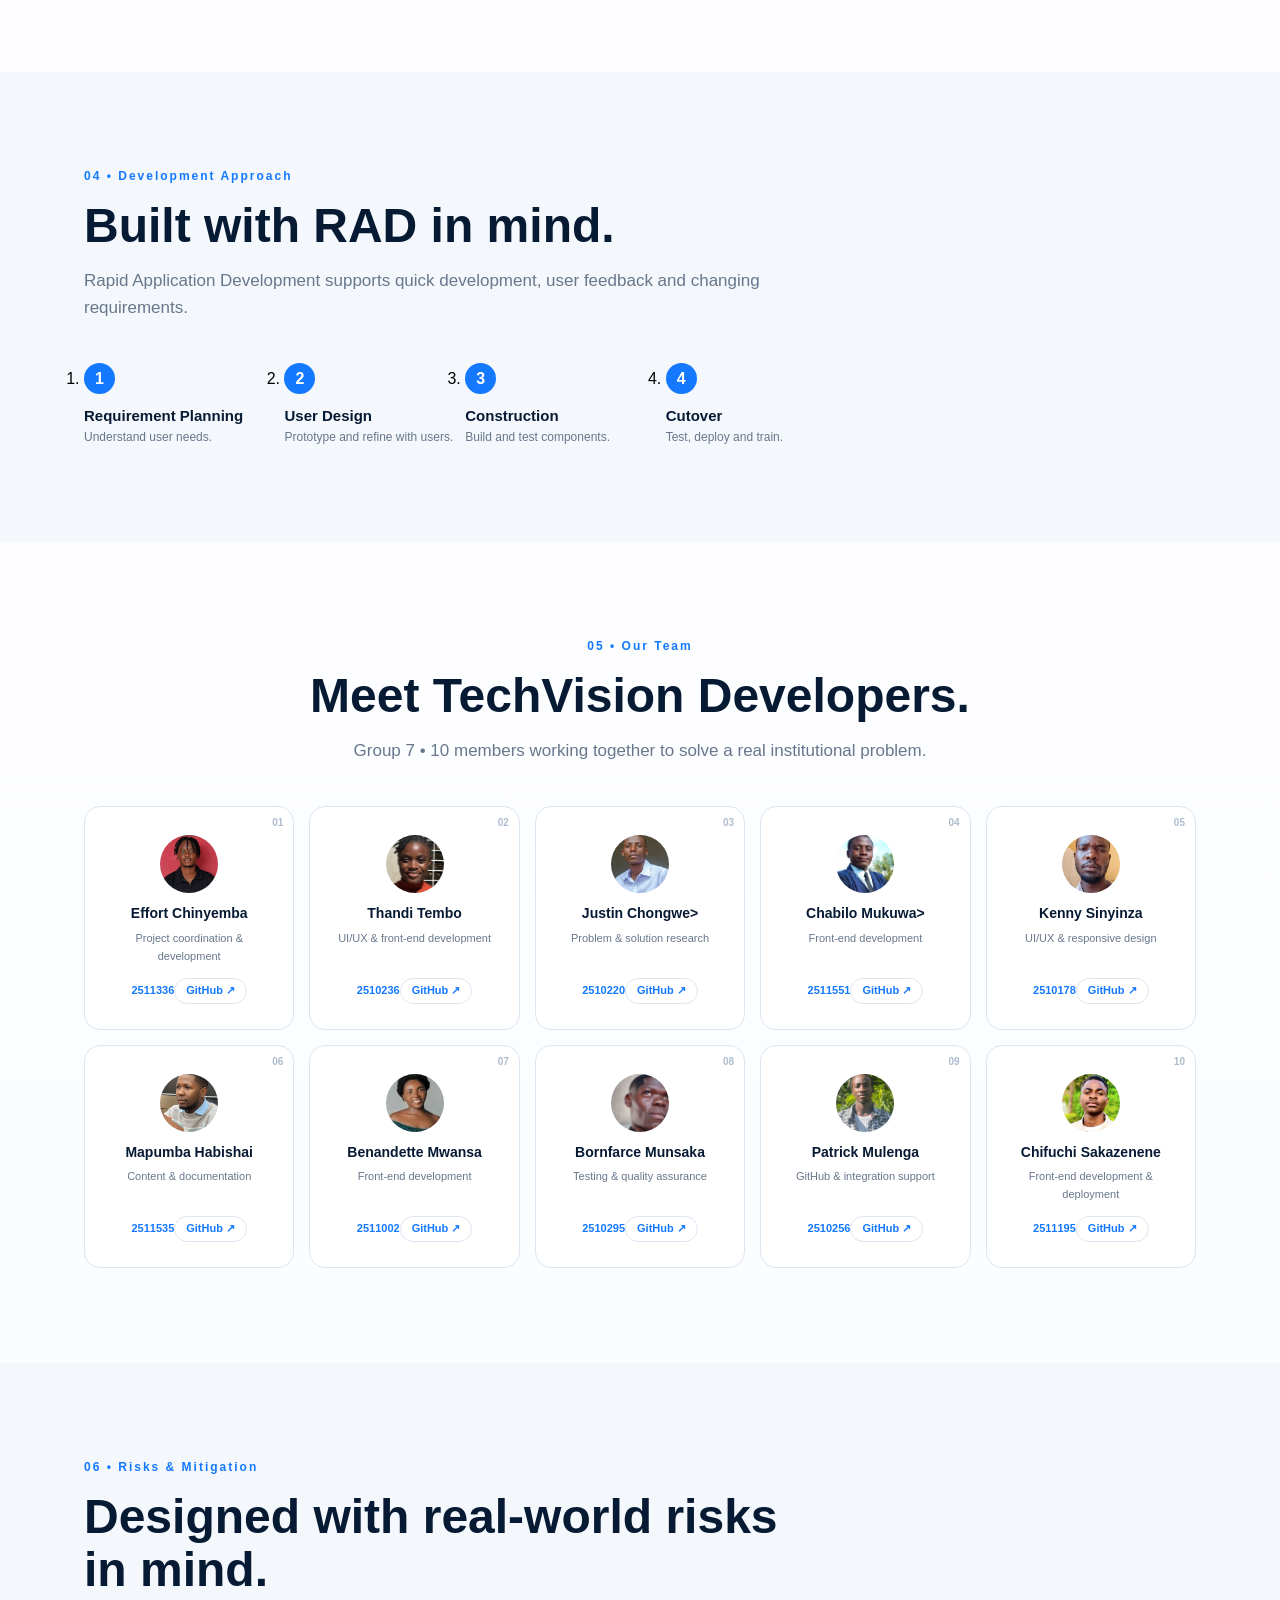
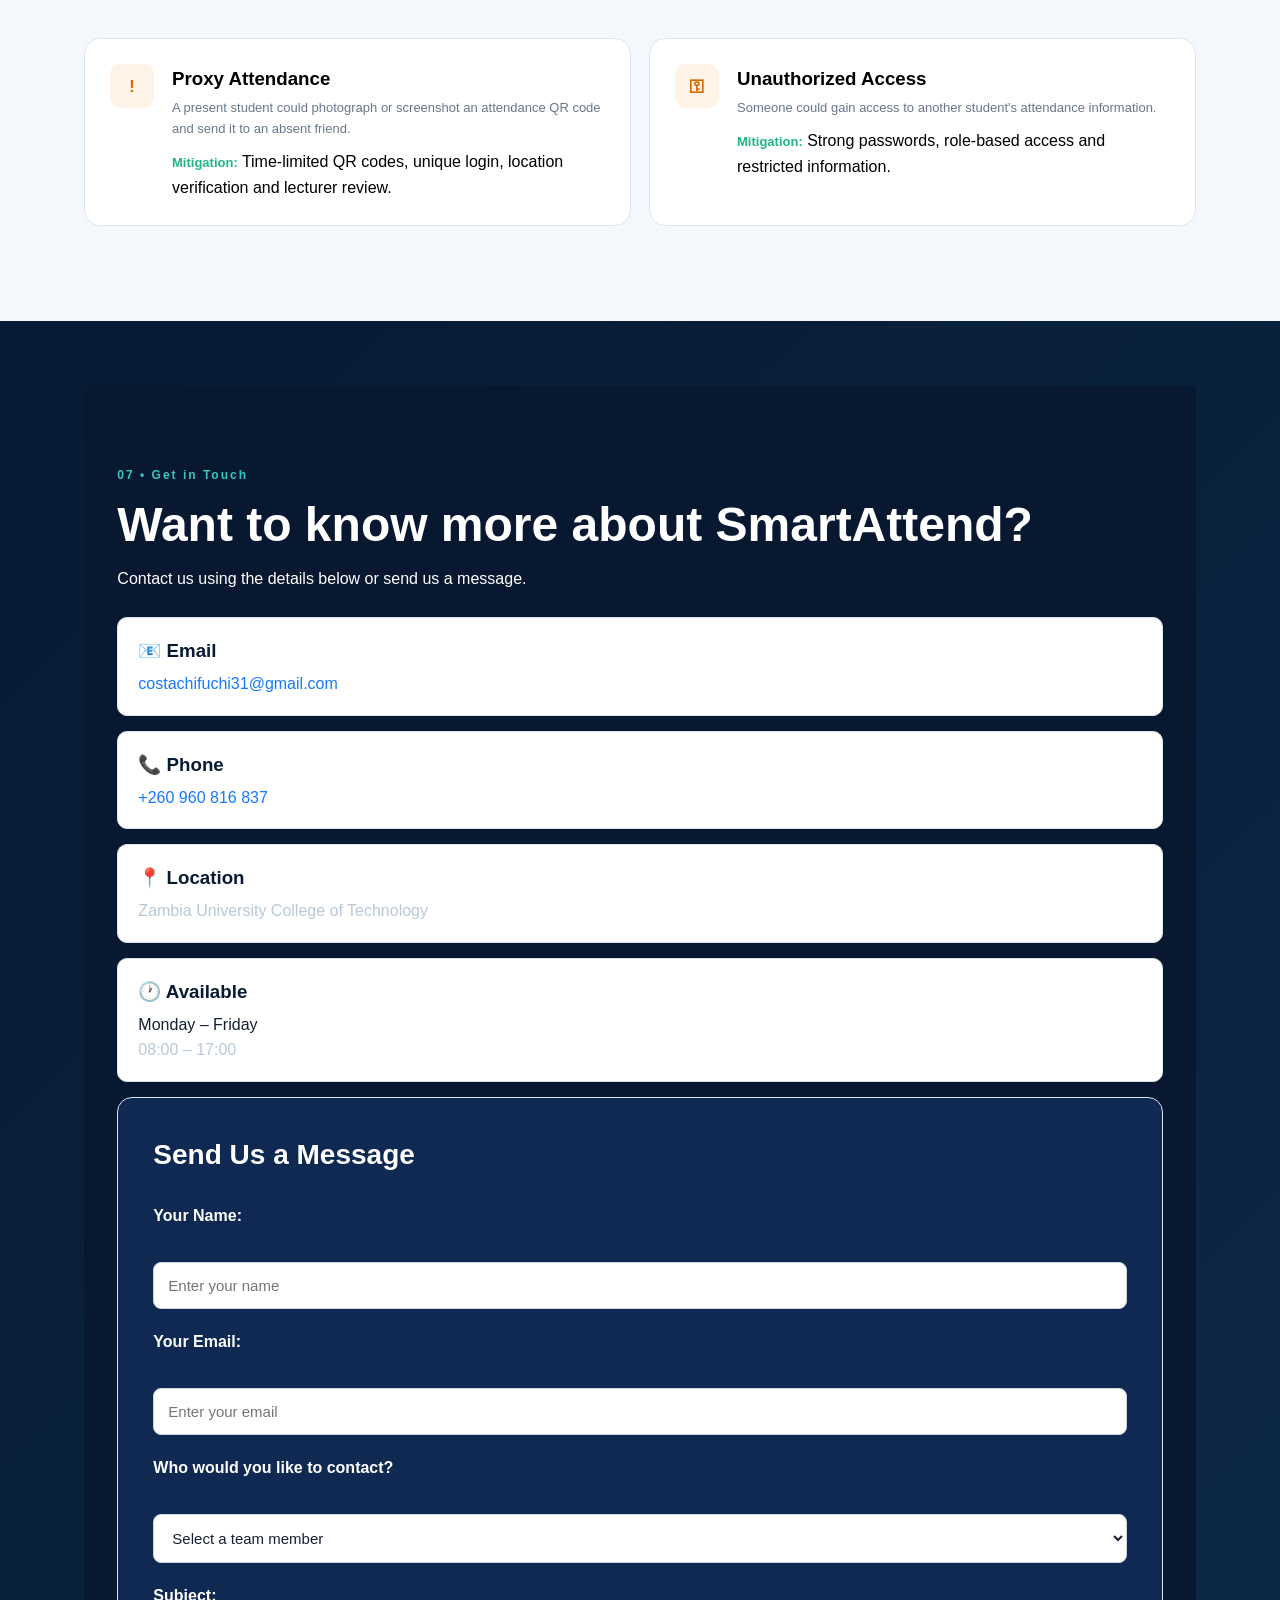
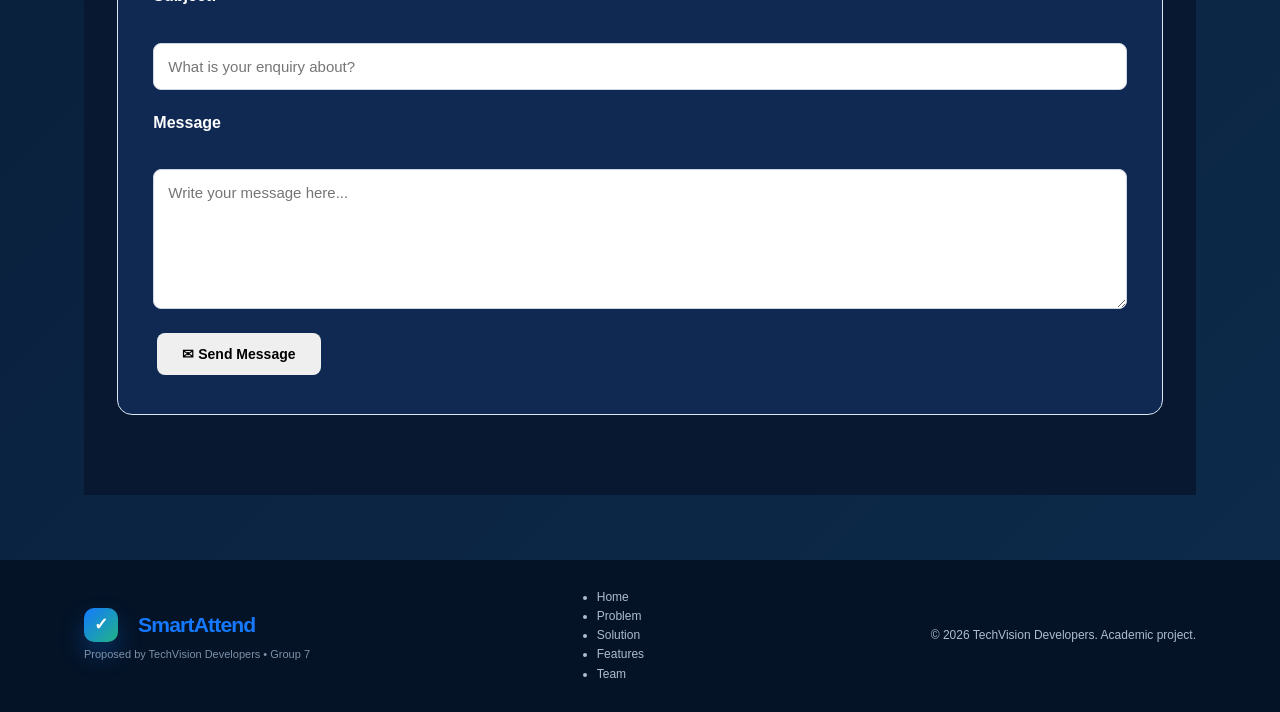
==== commit 1ae0f53c: "Merge branch 'main' into scrum-11" ====
--- a/index.html
+++ b/index.html
@@ -4,101 +4,354 @@
   <meta charset="UTF-8">
   <meta name="viewport" content="width=device-width, initial-scale=1.0">
   <meta name="description" content="SmartAttend - proposed digital student attendance management system by TechVision Developers, Group 7.">
-  <title>SMARTATTEND | TechVision Developers</title>
+  <meta name="theme-color" content="#1462e6">
+  <title>SmartAttend | TechVision Developers</title>
+  <link rel="icon" href="data:image/svg+xml,%3Csvg xmlns='http://www.w3.org/2000/svg' viewBox='0 0 32 32'%3E%3Crect width='32' height='32' rx='8' fill='%231462e6'/%3E%3Cpath d='M9 16.5l4.5 4.5L23 11' stroke='white' stroke-width='3.2' fill='none' stroke-linecap='round' stroke-linejoin='round'/%3E%3C/svg%3E">
+  <link rel="preconnect" href="https://fonts.googleapis.com">
+  <link rel="preconnect" href="https://fonts.gstatic.com" crossorigin>
+  <link href="https://fonts.googleapis.com/css2?family=Plus+Jakarta+Sans:wght@400;500;600;700;800&display=swap" rel="stylesheet">
   <link rel="stylesheet" href="style.css">
+  <style>
+    .problem-grid .icon{width:54px;height:54px;border:1px solid rgba(20,121,255,.12);border-radius:15px;background:linear-gradient(145deg,#f0f6ff,#e8faf4);box-shadow:0 8px 18px rgba(7,26,51,.08)}
+    .problem-grid .icon svg{width:25px;height:25px;display:block}
+    .problem-grid .card:nth-child(2) .icon{color:#168b70;background:linear-gradient(145deg,#eafaf5,#f3fbf8);border-color:rgba(22,139,112,.14)}
+    .problem-grid .card:nth-child(3) .icon{color:#c47a16;background:linear-gradient(145deg,#fff7e9,#fffaf2);border-color:rgba(196,122,22,.16)}
+    .problem-grid .card:nth-child(4) .icon{color:#d45c55;background:linear-gradient(145deg,#fff0ee,#fff8f6);border-color:rgba(212,92,85,.15)}
+  </style>
 </head>
 <body>
+<a class="skip-link" href="#main">Skip to content</a>
+
 <header class="header">
   <nav class="nav container" aria-label="Main navigation">
-    <a class="logo" href="#home"><b>✓</b> Smart<span>Attend</span></a>
-    <button class="menu" aria-label="Toggle menu" aria-expanded="false">☰</button>
-    <ul class="nav-links">
-      <li><a href="#home">Home</a></li><li><a href="#problem">Problem</a></li>
-      <li><a href="#solution">Solution</a></li><li><a href="#features">Features</a></li>
-      <li><a href="#team">Team</a></li><li><a href="#contact">Contact</a></li>
+    <a class="logo" href="#home" aria-label="SmartAttend home"><b class="logo-mark" aria-hidden="true">✓</b><span class="logo-text">Smart<span>Attend</span></span></a>
+    <button class="menu" type="button" aria-label="Open menu" aria-expanded="false" aria-controls="nav-links"><span class="menu-bar"></span></button>
+    <ul class="nav-links" id="nav-links">
+      <li><a href="#home">Home</a></li>
+      <li><a href="#problem">Problem</a></li>
+      <li><a href="#solution">Solution</a></li>
+      <li><a href="#features">Features</a></li>
+      <li><a href="#team">Team</a></li>
+      <li><a class="nav-cta" href="#contact">Contact</a></li>
     </ul>
   </nav>
 </header>
-<main>
+
+<main id="main">
 <section id="home" class="hero">
   <div class="container hero-grid">
-    <div>
-      <p class="eyebrow">TECHVISION DEVELOPERS • GROUP 7</p>
+    <div class="hero-copy">
+      <p class="pill"><small>GROUP 7 | TechVision Developers</small></p>
       <h1>Smart attendance.<br><span>Better accountability.</span></h1>
       <p class="lead">SmartAttend is our proposed digital attendance management solution designed to make student attendance faster, more reliable and easier to manage.</p>
-      <a class="btn primary" href="#solution">Explore SmartAttend</a>
-      <a class="btn secondary" href="#problem">See the Problem</a>
-    </div>
-    <div class="mockup">
-      <div class="mock-head"><span>Today's Lecture</span><strong>● LIVE</strong></div>
-      <div class="qr"><i></i><i></i><i></i><i></i><em>✓</em><i></i><i></i><i></i><i></i></div>
-      <h3>Scan to mark attendance</h3><p>Secure • Fast • Verified</p>
+      <div class="btn-row">
+        <a class="btn primary" href="#solution">Explore SmartAttend →</a>
+        <a class="btn secondary" href="#problem">See the Problem</a>
+      </div>
+      
+    </div>
+    <div class="mockup" aria-label="Example attendance screen">
+      <div class="mock-head"><span>Today's Lecture</span><strong class="live">LIVE</strong></div>
+      <div class="qr"><img src="image/https_github_com_Costaonset_smartattend-landing-page.png" alt="Qr-scan code" height="160" width="160"></div>
+      <h3>Scan to mark attendance</h3>
+      <p>Secure • Fast • Verified</p>
       <div class="stats"><div><b>86%</b><small>Present</small></div><div><b>42</b><small>Students</small></div><div><b>2</b><small>Late</small></div></div>
-    </div>
+      <div class="float-badge" aria-hidden="true"><b>✓</b><div>Attendance marked<small>  BSE2201 • 08:02</small></div></div>
+    </div>
+
+</div>
   </div>
 </section>
 
 <section id="problem" class="section">
   <div class="container">
-    <div class="heading"><p class="eyebrow">01 • THE PROBLEM</p><h2>Attendance should not slow down learning.</h2><p>Our group identified manual student attendance management as a genuine institutional problem that can be improved through software.</p></div>
+    <div class="heading reveal"><p class="eyebrow">01 • The Problem</p><h2>Attendance should not slow down learning.</h2><p>Our group identified manual student attendance management as a genuine institutional problem that can be improved through software.</p></div>
     <div class="grid four">
-      <article class="card"><b class="icon">⌖</b><h3>Where it occurs</h3><p>Classrooms and lecture rooms where lecturers record student attendance and keep track of the students registration history.</p></article>
-      <article class="card"><b class="icon">◉</b><h3>Who is affected</h3><p>Students, lecturers, class representatives and school administrators.</p></article>
-      <article class="card"><b class="icon">⌁</b><h3>What happens now</h3><p>Attendance is being recorded using paper registers which easily get lost and damaged, which may contain alot of errors or by calling student names which strains the lecturers as some classes may contain many students.</p></article>
-      <article class="card"><b class="icon">!</b><h3>Why it matters</h3><p>The current process wastes teaching time, cause errors, lose records and make attendance percentages difficult to manage and trackmaking registration statistics harder to observe and generate.</p></article>
+      <article class="card reveal"><b class="icon" aria-hidden="true">⌖</b><h3>Where it occurs</h3><p>Classrooms and lecture theatres where lecturers record student attendance.</p></article>
+      <article class="card reveal"><b class="icon" aria-hidden="true">◉</b><h3>Who is affected</h3><p>Students, lecturers, class representatives and administrators.</p></article>
+      <article class="card reveal"><b class="icon" aria-hidden="true">✎</b><h3>What happens here</h3><p>Attendance may be recorded using paper registers or by calling student names.</p></article>
+      <article class="card reveal"><b class="icon" aria-hidden="true">?</b><h3>Why it matters</h3><p>The process can waste lecture time, cause errors, records maybe lost and makes attendance percentages difficult to manage.</p></article>
     </div>
   </div>
 </section>
 
 <section id="solution" class="section light">
   <div class="container split">
-    <div><p class="eyebrow">02 • OUR SOLUTION</p><h2>Meet <span>SmartAttend.</span></h2><p>SmartAttend is a proposed digital attendance management system that replaces a time-consuming manual process with a faster and more organized approach.</p>
-      <ul class="checks"><li>✓ Digital attendance recording</li><li>✓ Automatic attendance reports</li><li>✓ Secure student and staff login</li><li>✓ Controls against proxy attendance</li></ul>
-      <div class="users"><h3>Intended users</h3><p><b>Students</b> check their attendance and know their status whether or not they qualify for sessional exams  <b>lecturers</b> record it and view reports, <b>class representatives</b> assist with verification, and <b>administrators</b> manage classes and records.</p></div>
+    <div class="split-copy reveal">
+      <p class="eyebrow">02 • Our Solution</p>
+      <h2>Meet <span>SmartAttend.</span></h2>
+      <p>SmartAttend is a proposed digital attendance management system that replaces a time-consuming manual process with a faster and more organized approach.</p>
+      <ul class="checks"><li>Digital attendance recording</li><li>Automatic attendance reports</li><li>Secure student and staff login</li><li>Controls against proxy attendance</li></ul>
+      <div class="users"><h3>Intended users</h3><p><b>Students</b> check their attendance, <b>lecturers</b> record it and view reports, <b>class representatives</b> assist with verification, and <b>administrators</b> manage classes and records.</p></div>
       <a class="text-link" href="#features">View key features →</a>
     </div>
-    <div class="dashboard"><div class="dash-head"><div><small>SMARTATTEND DASHBOARD</small><h3>Attendance Overview</h3></div><span>● Secure</span></div><div class="dash-stats"><div><b>92%</b><small>Overall</small></div><div><b>248</b><small>Students</small></div><div><b>18</b><small>Classes</small></div></div><div class="bars"><i style="height:42%"></i><i style="height:65%"></i><i style="height:54%"></i><i style="height:82%"></i><i style="height:72%"></i><i style="height:92%"></i><i style="height:78%"></i></div></div>
+    <div class="dashboard reveal" aria-label="Example attendance dashboard">
+      <div class="dash-head"><div><small>SMARTATTEND DASHBOARD</small><h3>Attendance Overview</h3></div><span class="badge">● Secure</span></div>
+      <div class="dash-stats"><div><b>92%</b><small>Overall</small></div><div><b>248</b><small>Students</small></div><div><b>18</b><small>Classes</small></div></div>
+      <div class="bars" aria-hidden="true"><i style="height:42%"></i><i style="height:65%"></i><i style="height:54%"></i><i style="height:82%"></i><i style="height:72%"></i><i style="height:92%"></i><i style="height:78%"></i></div>
+      <div class="bar-labels" aria-hidden="true"><span>W1</span><span>W2</span><span>W3</span><span>W4</span><span>W5</span><span>W6</span><span>W7</span></div>
+    </div>
   </div>
 </section>
 
 <section id="features" class="section">
-  <div class="container"><div class="heading center"><p class="eyebrow">03 • FEATURES & BENEFITS</p><h2>Simple tools. Meaningful improvement.</h2><p>Three core features form the foundation of our proposed system.</p></div>
-    <div class="grid three">
-      <article class="feature"><small>01</small><b class="icon">✓</b><h3>Digital Attendance</h3><p>Lecturers can record student attendance electronically instead of relying on paper registers.</p><strong>Benefit: Saves time</strong></article>
-      <article class="feature featured"><small>02</small><b class="icon">▥</b><h3>Attendance Reports</h3><p>The system can calculate attendance percentages and provide reports for students and classes.</p><strong>Benefit: Better visibility</strong></article>
-      <article class="feature"><small>03</small><b class="icon">◉</b><h3>Secure Login</h3><p>Role-based accounts allow students and staff to access only authorized information, ensuring that only the right people can view and modify attendance records.</p><strong>Benefit: Improved security</strong></article>
-    </div>
-    <div class="benefits"><div><b>Faster</b><span>Less time spent taking attendance</span></div><div><b>Accurate</b><span>Reduced manual errors and effective usage of student attendance information</span></div><div><b>Accessible</b><span>Records easier to retrieve and modify during tracking and report writing.</span></div><div><b>Secure</b><span>Better control of student attendance data</span></div></div>
-  </div>
-</section>
-
-<section class="section light">
-  <div class="container"><div class="heading"><p class="eyebrow">04 • DEVELOPMENT APPROACH</p><h2>Built with RAD in mind.</h2><p>Rapid Application Development supports quick development, user feedback and changing requirements.</p></div>
-    <div class="rad"><div><b>1</b><h3>Requirement Planning</h3><p>Understand user needs and ensure consideration for all the users expectations.</p></div><span>→</span><div><b>2</b><h3>User Design</h3><p>Prototype for easy and gradual development of system why still making the user understand how it will work and refine with users.</p></div><span>→</span><div><b>3</b><h3>Construction</h3><p>Build and test components.</p></div><span>→</span><div><b>4</b><h3>Cutover</h3><p>Test, deploy and train.</p></div></div>
-  </div>
-</section>
-
-<section id="team" class="section"><div class="container"><div class="heading center"><p class="eyebrow">05 • OUR TEAM</p><h2>Meet TechVision Developers.</h2><p>Group 7 • 10 members working together to solve a real institutional problem.</p></div>
-  <div class="team">
-    <article><b>01</b><div>EC</div><h3>Effort Chinyemba</h3><p>Project coordination & development</p><small>2511336</small><a class="gh" href="https://github.com/chinyembajr" target="_blank" rel="noopener">GitHub ↗</a></article>
-    <article><b>02</b><div>TT</div><h3>Thandiwe Tembo</h3><p>UI/UX & front-end development</p><small>2510236</small><a class="gh" href="https://github.com/thandiwetembo204-bot" target="_blank" rel="noopener">GitHub ↗</a></article>
-    <article><b>03</b><div>JC</div><h3>Justin Chongwe</h3><p>Problem & solution research</p><small>2510220</small><a class="gh" href="https://github.com/Justinchongwe243-lab" target="_blank" rel="noopener">GitHub ↗</a></article>
-    <article><b>04</b><div>CM</div><h3>Chabilo Mukuwa</h3><p>Front-end development</p><small>2511551</small><a class="gh" href="https://github.com/Chabilomukuwa" target="_blank" rel="noopener">GitHub ↗</a></article>
-    <article><b>05</b><div>KS</div><h3>Kenny Sinyinza</h3><p>UI/UX & responsive design</p><small>2510178</small><a class="gh" href="https://github.com/kenniesinyinza" target="_blank" rel="noopener">GitHub ↗</a></article>
-    <article><b>06</b><div>MH</div><h3>Mapumba Habishai</h3><p>Content & documentation</p><small>2511535</small><a class="gh" href="https://github.com/abishaimapumba" target="_blank" rel="noopener">GitHub ↗</a></article>
-    <article><b>07</b><div>BM</div><h3>Benandette Mwansa</h3><p>Front-end development</p><small>2511002</small><a class="gh" href="https://github.com/mwansabenandette" target="_blank" rel="noopener">GitHub ↗</a></article>
-    <article><b>08</b><div>BM</div><h3>Bornfarce Munsaka</h3><p>Testing & quality assurance</p><small>2510295</small><a class="gh" href="https://github.com/bornfacemunsaka1-lab" target="_blank" rel="noopener">GitHub ↗</a></article>
-    <article><b>09</b><div>PM</div><h3>Patrick Mulenga</h3><p>GitHub & integration support</p><small>2510256</small><a class="gh" href="https://github.com/Patrick25-maps" target="_blank" rel="noopener">GitHub ↗</a></article>
-    <article><b>10</b><div>CS</div><h3>Chifuchi Sakazenene</h3><p>Front-end development & deployment</p><small>2511195</small><a class="gh" href="https://github.com/costaonset" target="_blank" rel="noopener">GitHub ↗</a></article>
-  </div>
-</div></section>
-
-<section class="section light"><div class="container"><div class="heading"><p class="eyebrow">06 • RISKS & MITIGATION</p><h2>Designed with real-world risks in mind.</h2></div><div class="risks"><article><b>!</b><div><h3>Proxy Attendance</h3><p>A present student could photograph or screenshot an attendance QR code and send it to an absent friend.</p><strong>Mitigation:</strong> Time-limited QR codes, unique login, location verification and lecturer review.</div></article><article><b>🔒</b><div><h3>Unauthorized Access</h3><p>Someone could gain access to another student's attendance information.</p><strong>Mitigation:</strong> Strong passwords, role-based access and restricted information.</div></article></div></div></section>
-
-<section id="contact" class="cta"><div class="container cta-inner"><div><p class="eyebrow">07 • GET IN TOUCH</p><h2>Want to know more about SmartAttend?</h2><p>Contact TechVision Developers for enquiries about our proposed system.</p></div><a class="btn white" href="mailto:costachifuchi31@gmail.com?subject=SmartAttend%20Enquiry%20-%20TechVision%20Developers">Contact the Team →</a></div></section>
-<section id="contact-details" class="contact"><div class="container"><h2>Contact TechVision Developers</h2><p>Have a question about the team or the proposed SmartAttend system? Send us an email and we will respond.</p><a class="btn primary" href="mailto:costachifuchi31@gmail.com?subject=SmartAttend%20Enquiry%20-%20TechVision%20Developers">✉ Email the team</a></div></section>
+  <div class="container">
+    <div class="heading center reveal"><p class="eyebrow">03 • Features &amp; Benefits</p><h2>Simple tools. Meaningful improvement.</h2><p>Everything lecturers need to take and report attendance, and everything students need to check their own.</p></div>
+    <div class="fb-grid">
+      <article class="feature reveal">
+        <div class="fb-top"><span class="icon"><svg viewBox="0 0 24 24" fill="none" stroke="currentColor" stroke-width="2" stroke-linecap="round" stroke-linejoin="round" aria-hidden="true" focusable="false"><path d="M9 3h6v3H9z"/><path d="M15 4.5h2a2 2 0 0 1 2 2V19a2 2 0 0 1-2 2H7a2 2 0 0 1-2-2V6.5a2 2 0 0 1 2-2h2"/><path d="m9 14 2 2 4-4"/></svg></span><span class="fb-tag">For lecturers &amp; students</span></div>
+        <h3>Digital Attendance</h3>
+        <p>Lecturers open a session and students check in by scanning the lecture's QR code. No paper register, no calling out names.</p>
+        <div class="fb-preview" aria-hidden="true">
+          <ul class="fb-rows"><li><span>Chanda M.</span><em class="fb-chip ok">Present</em></li><li><span>Banda K.</span><em class="fb-chip late">Late</em></li><li><span>Phiri T.</span><em class="fb-chip no">Absent</em></li></ul>
+        </div>
+        <p class="fb-benefit"><svg viewBox="0 0 24 24" fill="none" stroke="currentColor" stroke-width="2.5" stroke-linecap="round" stroke-linejoin="round" aria-hidden="true" focusable="false"><path d="m5 12 5 5 9-10"/></svg>Take attendance in under a minute instead of a full roll call.</p>
+      </article>
+      <article class="feature reveal">
+        <div class="fb-top"><span class="icon"><svg viewBox="0 0 24 24" fill="none" stroke="currentColor" stroke-width="2" stroke-linecap="round" stroke-linejoin="round" aria-hidden="true" focusable="false"><path d="M4 4v16h16"/><path d="M8 16v-4"/><path d="M12 16V8"/><path d="M16 16v-6"/></svg></span><span class="fb-tag">For lecturers &amp; admins</span></div>
+        <h3>Attendance Reports</h3>
+        <p>See every student's and every class's attendance percentage, calculated automatically and ready to view at any time.</p>
+        <div class="fb-preview" aria-hidden="true">
+          <ul class="fb-bars"><li><span>Chanda M.</span><span class="fb-bar"><i style="width:94%"></i></span><b>94%</b></li><li><span>Banda K.</span><span class="fb-bar"><i style="width:88%"></i></span><b>88%</b></li><li class="risk"><span>Phiri T.</span><span class="fb-bar"><i style="width:68%"></i></span><b>68%</b></li></ul>
+        </div>
+        <p class="fb-benefit"><svg viewBox="0 0 24 24" fill="none" stroke="currentColor" stroke-width="2.5" stroke-linecap="round" stroke-linejoin="round" aria-hidden="true" focusable="false"><path d="m5 12 5 5 9-10"/></svg>Spot students falling below the required attendance early.</p>
+      </article>
+      <article class="feature reveal">
+        <div class="fb-top"><span class="icon"><svg viewBox="0 0 24 24" fill="none" stroke="currentColor" stroke-width="2" stroke-linecap="round" stroke-linejoin="round" aria-hidden="true" focusable="false"><rect x="5" y="11" width="14" height="10" rx="2"/><path d="M8 11V7a4 4 0 0 1 8 0v4"/></svg></span><span class="fb-tag">For everyone</span></div>
+        <h3>Secure Login</h3>
+        <p>Every student, lecturer, class representative and administrator has their own account and sees only what their role allows.</p>
+        <div class="fb-preview" aria-hidden="true">
+          <ul class="fb-roles"><li><b>Student</b><span>Own records</span></li><li><b>Lecturer</b><span>Their classes</span></li><li><b>Administrator</b><span>All classes</span></li></ul>
+        </div>
+        <p class="fb-benefit"><svg viewBox="0 0 24 24" fill="none" stroke="currentColor" stroke-width="2.5" stroke-linecap="round" stroke-linejoin="round" aria-hidden="true" focusable="false"><path d="m5 12 5 5 9-10"/></svg>Students see only their own records; admins control the rest.</p>
+      </article>
+    </div>
+    <ul class="outcomes reveal">
+      <li><strong>&lt; 1 min</strong><span>to check in a class of 60, versus about 8 minutes of roll call*</span></li>
+      <li><strong>0</strong><span>paper registers to lose, damage or retype</span></li>
+      <li><strong>100%</strong><span>of attendance percentages calculated automatically</span></li>
+      <li><strong>4 roles</strong><span>each seeing only the records they need</span></li>
+    </ul>
+    <div class="fb-foot"><p class="fb-note">*Estimates for our proposed system, to be confirmed during testing.</p><a class="text-link" href="#approach">See how we plan to build it →</a></div>
+  </div>
+</section>
+
+<section id="approach" class="section light">
+  <div class="container">
+    <div class="heading reveal"><p class="eyebrow">04 • Development Approach</p><h2>Built with RAD in mind.</h2><p>Rapid Application Development supports quick development, user feedback and changing requirements.</p></div>
+    <ol class="rad">
+      <li class="reveal"><b>1</b><h3>Requirement Planning</h3><p>Understand user needs.</p></li>
+      <li class="reveal"><b>2</b><h3>User Design</h3><p>Prototype and refine with users.</p></li>
+      <li class="reveal"><b>3</b><h3>Construction</h3><p>Build and test components.</p></li>
+      <li class="reveal"><b>4</b><h3>Cutover</h3><p>Test, deploy and train.</p></li>
+    </ol>
+  </div>
+</section>
+
+<section id="team" class="section">
+  <div class="container">
+    <div class="heading center reveal"><p class="eyebrow">05 • Our Team</p><h2>Meet TechVision Developers.</h2><p>Group 7 • 10 members working together to solve a real institutional problem.</p></div>
+    <div class="team">
+      <article class="reveal"><b>01</b><div class="avatar" aria-hidden="true"><img src="image/effort.jpg"></div><h3>Effort Chinyemba</h3><p>Project coordination &amp; development</p><small>2511336</small><a class="gh" href="https://github.com/chinyembajr" target="_blank" rel="noopener" aria-label="Effort Chinyemba on GitHub">GitHub ↗</a></article>
+      <article class="reveal"><b>02</b><div class="avatar" aria-hidden="true"><img src="image/TT.jpeg"></div><h3>Thandi Tembo</h3><p>UI/UX &amp; front-end development</p><small>2510236</small><a class="gh" href="https://github.com/thandiwetembo204-bot" target="_blank" rel="noopener" aria-label="Thandiwe Tembo on GitHub">GitHub ↗</a></article>
+      <article class="reveal"><b>03</b><div class="avatar" aria-hidden="true"><img src="image/JC.jpeg"></div><h3>Justin Chongwe></h3><p>Problem &amp; solution research</p><small>2510220</small><a class="gh" href="https://github.com/Justinchongwe243-lab" target="_blank" rel="noopener" aria-label="Justin Chongwe on GitHub">GitHub ↗</a></article>
+      <article class="reveal"><b>04</b><div class="avatar" aria-hidden="true"><img src="image/CM.jpeg"></div><h3>Chabilo Mukuwa></h3><p>Front-end development</p><small>2511551</small><a class="gh" href="https://github.com/Chabilomukuwa" target="_blank" rel="noopener" aria-label="Chabilo Mukuwa on GitHub">GitHub ↗</a></article>
+      <article class="reveal"><b>05</b><div class="avatar" aria-hidden="true"><img src="image/KS.jpeg"></div><h3>Kenny Sinyinza</h3><p>UI/UX &amp; responsive design</p><small>2510178</small><a class="gh" href="https://github.com/kenniesinyinza" target="_blank" rel="noopener" aria-label="Kenny Sinyinza on GitHub">GitHub ↗</a></article>
+      <article class="reveal"><b>06</b><div class="avatar" aria-hidden="true"><img src="image/MH.jpeg"></div><h3>Mapumba Habishai</h3><p>Content &amp; documentation</p><small>2511535</small><a class="gh" href="https://github.com/abishaimapumba" target="_blank" rel="noopener" aria-label="Mapumba Habishai on GitHub">GitHub ↗</a></article>
+      <article class="reveal"><b>07</b><div class="avatar" aria-hidden="true"><img src="image/BMwnasa.jpeg"></div><h3>Benandette Mwansa</h3><p>Front-end development</p><small>2511002</small><a class="gh" href="https://github.com/mwansabenandette" target="_blank" rel="noopener" aria-label="Benandette Mwansa on GitHub">GitHub ↗</a></article>
+      <article class="reveal"><b>08</b><div class="avatar" aria-hidden="true"><img src="image/BM.jpeg"></div><h3>Bornfarce Munsaka</h3><p>Testing &amp; quality assurance</p><small>2510295</small><a class="gh" href="https://github.com/bornfacemunsaka1-lab" target="_blank" rel="noopener" aria-label="Bornfarce Munsaka on GitHub">GitHub ↗</a></article>
+      <article class="reveal"><b>09</b><div class="avatar" aria-hidden="true"><img src="image/PM.jpeg"></div><h3>Patrick Mulenga</h3><p>GitHub &amp; integration support</p><small>2510256</small><a class="gh" href="https://github.com/Patrick25-maps" target="_blank" rel="noopener" aria-label="Patrick Mulenga on GitHub">GitHub ↗</a></article>
+      <article class="reveal"><b>10</b><div class="avatar" aria-hidden="true"><img src="image/CS.jpeg"></div><h3>Chifuchi Sakazenene</h3><p>Front-end development &amp; deployment</p><small>2511195</small><a class="gh" href="https://github.com/costaonset" target="_blank" rel="noopener" aria-label="Chifuchi Sakazenene on GitHub">GitHub ↗</a></article>
+    </div>
+  </div>
+</section>
+
+<section id="risks" class="section light">
+  <div class="container">
+    <div class="heading reveal"><p class="eyebrow">06 • Risks &amp; Mitigation</p><h2>Designed with real-world risks in mind.</h2></div>
+    <div class="risks">
+      <article class="reveal"><b aria-hidden="true">!</b><div><h3>Proxy Attendance</h3><p>A present student could photograph or screenshot an attendance QR code and send it to an absent friend.</p><div class="mitigation"><strong>Mitigation:</strong> Time-limited QR codes, unique login, location verification and lecturer review.</div></div></article>
+      <article class="reveal"><b aria-hidden="true">⚿</b><div><h3>Unauthorized Access</h3><p>Someone could gain access to another student's attendance information.</p><div class="mitigation"><strong>Mitigation:</strong> Strong passwords, role-based access and restricted information.</div></div></article>
+    </div>
+  </div>
+</section>
+
+<section id="contact" class="section cta">
+  <div class="container">
+    <div class="cta-inner reveal">
+      <section id="contact" class="contact-section">
+
+  <div class="container">
+
+    <!-- CONTACT HEADING -->
+    <div class="contact-heading">
+      <p class="eyebrow">07 • Get in Touch</p>
+      <h2>Want to know more about SmartAttend?</h2>
+      <p>Contact us using the details below or send us a message.</p><br>
+    </div>
+
+
+    <!-- CONTACT DETAILS -->
+    <div class="contact-details">
+
+      <div class="contact-card">
+        <h3>📧 Email</h3>
+        <p>
+          <a href="mailto:costachifuchi31@gmail.com">
+            costachifuchi31@gmail.com
+          </a>
+        </p>
+      </div>
+
+      <div class="contact-card">
+        <h3>📞 Phone</h3>
+        <p>
+          <a href="tel:+260960816837">
+            +260 960 816 837
+          </a>
+        </p>
+      </div>
+
+      <div class="contact-card">
+        <h3>📍 Location</h3>
+        <p>
+          Zambia University College of Technology
+        </p>
+      </div>
+
+      <div class="contact-card">
+        <h3>🕐 Available</h3>
+        <p>Monday – Friday</p>
+        <p>08:00 – 17:00</p>
+      </div>
+
+    </div>
+
+
+    <!-- CONTACT FORM -->
+    <div class="contact-form">
+
+      <h3>Send Us a Message</h3>
+
+      <form>
+
+        <!-- NAME -->
+        <div class="form-group">
+          <label for="name">Your Name:</label><br>
+          <input
+            type="text"
+            id="name"
+            name="name"
+            placeholder="Enter your name"
+            required>
+        </div>
+
+
+        <!-- EMAIL -->
+        <div class="form-group">
+          <label for="email">Your Email:</label><br>
+          <input
+            type="email"
+            id="email"
+            name="email"
+            placeholder="Enter your email"
+            required>
+        </div>
+
+
+        <!-- WHO TO CONTACT -->
+        <div class="form-group">
+
+          <label for="team-member">Who would you like to contact?</label><br>
+
+          <select id="team-member" name="team-member" required>
+
+            <option value="">Select a team member</option>
+
+            <option value="project-leader">
+              Project Leader
+            </option>
+
+            <option value="developer">
+              Web Developer
+            </option>
+
+            <option value="designer">
+              UI/UX Designer
+            </option>
+
+            <option value="documentation">
+              Documentation Team
+            </option>
+
+            <option value="general">
+              General Enquiry
+            </option>
+
+          </select>
+
+        </div>
+
+
+        <!-- SUBJECT -->
+        <div class="form-group">
+
+          <label for="subject">Subject:</label><br>
+
+          <input
+            type="text"
+            id="subject"
+            name="subject"
+            placeholder="What is your enquiry about?"
+            required>
+
+        </div>
+
+
+        <!-- MESSAGE -->
+        <div class="form-group">
+
+          <label for="message">Message</label><br>
+
+          <textarea
+            id="message"
+            name="message"
+            rows="6"
+            placeholder="Write your message here..."
+            required></textarea>
+
+        </div>
+
+
+        <!-- SEND BUTTON -->
+        <button type="submit" class="btn">
+          ✉ Send Message
+        </button>
+
+      </form>
+
+    </div>
+
+
+    
+    </div>
+  </div>
+</section>
 </main>
-<footer><div class="container footer"><div class="logo">✓ Smart<span>Attend</span><small>Proposed by TechVision Developers • Group 7</small></div><p>© 2026 TechVision Developers. Academic project.</p></div></footer>
+
+<footer>
+  <div class="container footer">
+    <div><a class="logo" href="#home"><b class="logo-mark" aria-hidden="true">✓</b><span class="logo-text">Smart<span>Attend</span></span></a><small>Proposed by TechVision Developers • Group 7</small></div>
+    <ul class="footer-links">
+      <li><a href="#home">Home</a></li>
+      <li><a href="#problem">Problem</a></li>
+      <li><a href="#solution">Solution</a></li>
+      <li><a href="#features">Features</a></li>
+      <li><a href="#team">Team</a></li>
+    </ul>
+    <p>© 2026 TechVision Developers. Academic project.</p>
+  </div>
+</footer>
 <script src="script.js"></script>
 </body>
 </html>
